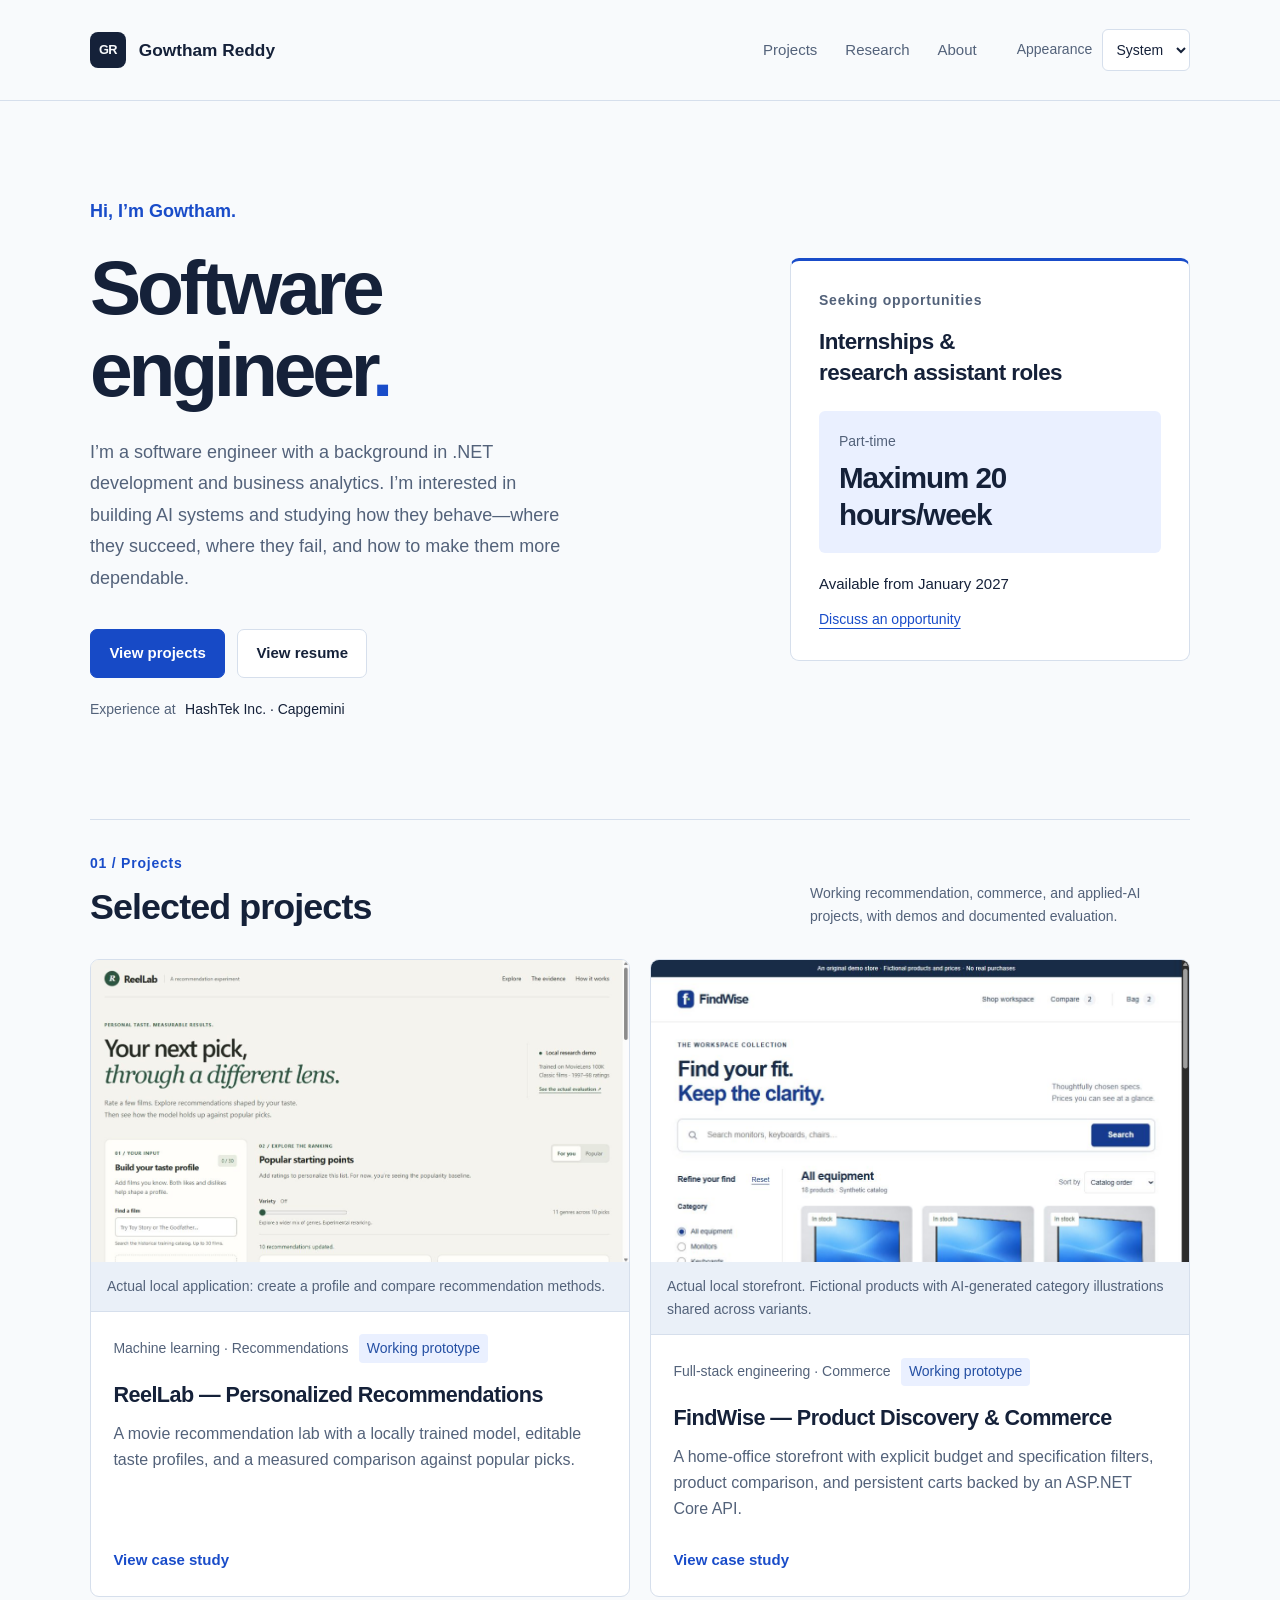
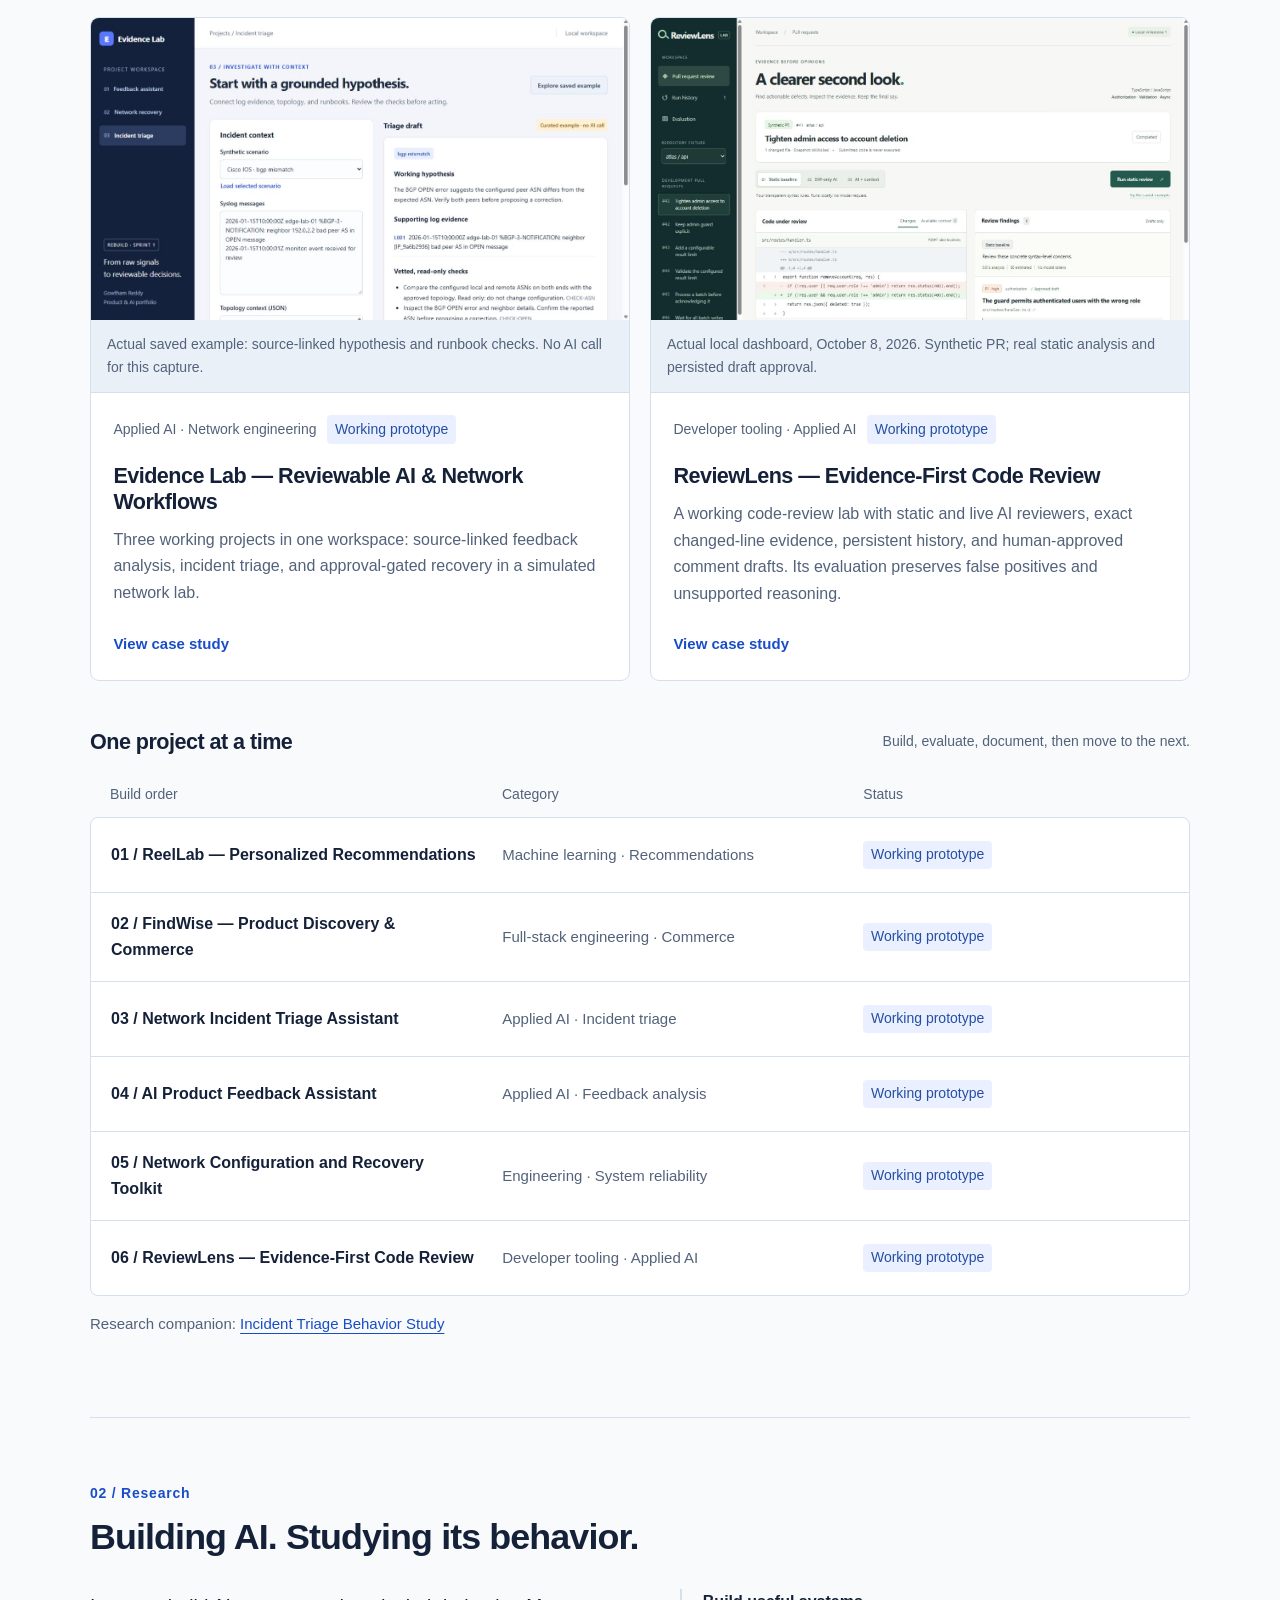
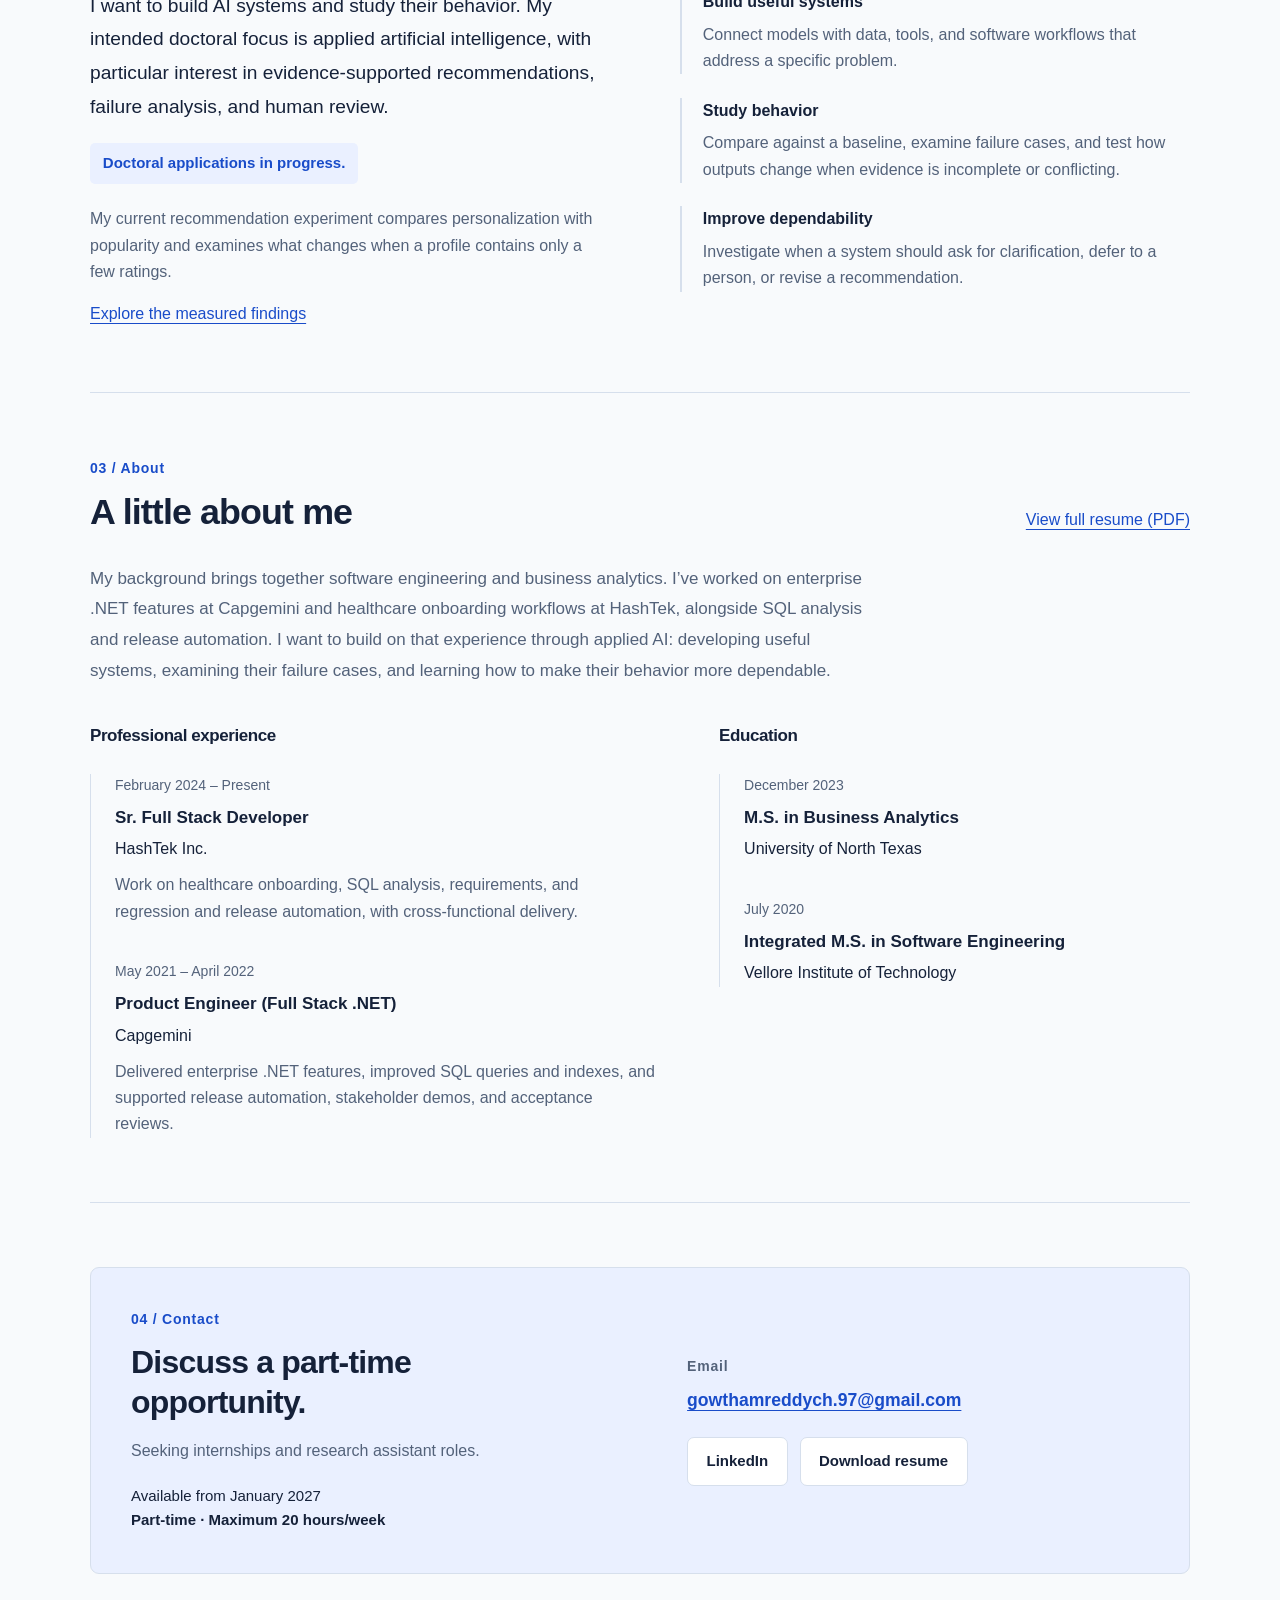
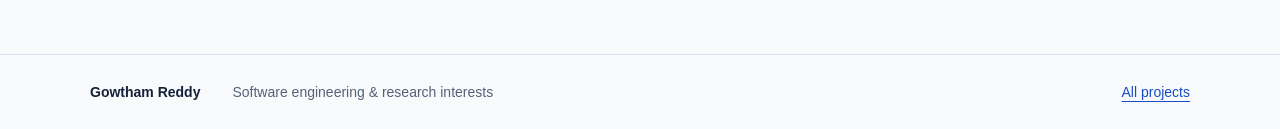
==== docs/index.html @ 32f97465 "Publish portfolio case studies and evaluation evidence" ====
<!doctype html><html lang="en"><head><meta charset="utf-8"><meta name="viewport" content="width=device-width,initial-scale=1"><meta name="color-scheme" content="light dark"><meta name="robots" content="index,follow"><title>Gowtham Reddy | Software Engineer</title><meta name="description" content="I’m a software engineer with a background in .NET development and business analytics. I’m interested in building AI systems and studying how they behave—where they succeed, where they fail, and how to make them more dependable."><link rel="icon" type="image/svg+xml" href="data:image/svg+xml,%3Csvg%20xmlns%3D%22http%3A%2F%2Fwww.w3.org%2F2000%2Fsvg%22%20viewBox%3D%220%200%2064%2064%22%3E%3Crect%20width%3D%2264%22%20height%3D%2264%22%20rx%3D%2214%22%20fill%3D%22%23174ac6%22%2F%3E%3Ctext%20x%3D%2232%22%20y%3D%2241%22%20text-anchor%3D%22middle%22%20fill%3D%22white%22%20font-family%3D%22Arial%2Csans-serif%22%20font-weight%3D%22700%22%20font-size%3D%2227%22%3EGR%3C%2Ftext%3E%3C%2Fsvg%3E"><script src="./assets/theme.js"></script><link rel="stylesheet" href="./assets/styles.css?v=c321ced355cc"><link rel="canonical" href="https://gowthamreddy-ch.github.io/"><meta property="og:type" content="website"><meta property="og:title" content="Gowtham Reddy | Software Engineer"><meta property="og:description" content="I’m a software engineer with a background in .NET development and business analytics. I’m interested in building AI systems and studying how they behave—where they succeed, where they fail, and how to make them more dependable."><meta property="og:url" content="https://gowthamreddy-ch.github.io/"></head><body><a class="skip-link" href="#content">Skip to content</a>
    <header class="site-header"><div class="container header-inner">
      <a class="brand" href="./" aria-label="Gowtham Reddy — homepage"><span class="monogram" aria-hidden="true">GR</span><span>Gowtham Reddy</span></a>
      <nav class="main-nav" aria-label="Primary"><a href="./#projects">Projects</a><a href="./#research">Research</a><a href="./#about">About</a></nav>
      <div class="appearance"><label for="appearance">Appearance</label><select id="appearance" name="appearance"><option value="system">System</option><option value="light">Light</option><option value="dark">Dark</option></select></div>
    </div></header><main id="content" tabindex="-1"><div class="container">
    <section class="hero" aria-labelledby="hero-title"><div class="hero-copy"><p class="hero-greeting">Hi, I’m Gowtham.</p><h1 id="hero-title">Software<br>engineer<span class="accent">.</span></h1><p class="mobile-availability"><strong>Part-time · Maximum 20 hours/week</strong><span>Available from January 2027</span></p><p class="hero-intro">I’m a software engineer with a background in .NET development and business analytics. I’m interested in building AI systems and studying how they behave—where they succeed, where they fail, and how to make them more dependable.</p><div class="hero-actions"><a class="button primary" href="#projects">View projects</a><a class="button secondary" href="./assets/Gowtham_Reddy_Resume.pdf" target="_blank" rel="noopener">View resume<span class="sr-only"> (PDF, opens in a new tab)</span></a></div><a class="experience-link" href="#about"><span>Experience at</span> HashTek Inc. · Capgemini</a></div>
    <aside class="availability" aria-labelledby="availability-title"><p class="eyebrow" id="availability-title">Seeking opportunities</p><h2>Internships &amp;<br>research assistant roles</h2><div class="commitment"><span>Part-time</span><strong>Maximum 20<br> hours/week</strong></div><p class="availability-date">Available from January 2027</p><a class="text-link" href="#contact">Discuss an opportunity</a></aside></section>
    <section class="project-section" id="projects" aria-labelledby="projects-title"><div class="section-heading"><div><p class="eyebrow section-index">01 / Projects</p><h2 id="projects-title">Selected projects</h2></div><p class="section-note">Working recommendation, commerce, and applied-AI projects, with demos and documented evaluation.</p></div><div class="featured-grid"><a class="project-card" href="./projects/reellab/" aria-label="View showcase for ReelLab — Personalized Recommendations"><figure class="screenshot "><img src="./assets/reellab-overview.jpg" alt="ReelLab interface with a taste profile panel and movie recommendations" width="1265" height="712" loading="lazy"><figcaption>Actual local application: create a profile and compare recommendation methods.</figcaption></figure><div class="card-copy"><div class="card-meta"><span class="category">Machine learning · Recommendations</span><span class="status status-working-prototype">Working prototype</span></div><h3>ReelLab — Personalized Recommendations</h3><p>A movie recommendation lab with a locally trained model, editable taste profiles, and a measured comparison against popular picks.</p><span class="card-cta">View case study</span></div></a><a class="project-card" href="./projects/findwise/" aria-label="View showcase for FindWise — Product Discovery &amp; Commerce"><figure class="screenshot "><img src="./assets/findwise-catalog-desktop.jpg" alt="FindWise storefront with product search, strict filters, and monitor cards" width="1086" height="872" loading="lazy"><figcaption>Actual local storefront. Fictional products with AI-generated category illustrations shared across variants.</figcaption></figure><div class="card-copy"><div class="card-meta"><span class="category">Full-stack engineering · Commerce</span><span class="status status-working-prototype">Working prototype</span></div><h3>FindWise — Product Discovery &amp; Commerce</h3><p>A home-office storefront with explicit budget and specification filters, product comparison, and persistent carts backed by an ASP.NET Core API.</p><span class="card-cta">View case study</span></div></a><a class="project-card" href="./projects/evidence-lab/" aria-label="View showcase for Evidence Lab — Reviewable AI &amp; Network Workflows"><figure class="screenshot "><img src="./assets/evidence-lab-triage.jpg" alt="Saved incident hypothesis with log evidence and vetted read-only checks" width="1265" height="712" loading="lazy"><figcaption>Actual saved example: source-linked hypothesis and runbook checks. No AI call for this capture.</figcaption></figure><div class="card-copy"><div class="card-meta"><span class="category">Applied AI · Network engineering</span><span class="status status-working-prototype">Working prototype</span></div><h3>Evidence Lab — Reviewable AI &amp; Network Workflows</h3><p>Three working projects in one workspace: source-linked feedback analysis, incident triage, and approval-gated recovery in a simulated network lab.</p><span class="card-cta">View case study</span></div></a><a class="project-card" href="./projects/reviewlens/" aria-label="View showcase for ReviewLens — Evidence-First Code Review"><figure class="screenshot "><img src="./assets/reviewlens/desktop-review.jpg" alt="ReviewLens desktop dashboard showing a changed authorization guard and an approved static finding." width="1360" height="900" loading="lazy"><figcaption>Actual local dashboard, October 8, 2026. Synthetic PR; real static analysis and persisted draft approval.</figcaption></figure><div class="card-copy"><div class="card-meta"><span class="category">Developer tooling · Applied AI</span><span class="status status-working-prototype">Working prototype</span></div><h3>ReviewLens — Evidence-First Code Review</h3><p>A working code-review lab with static and live AI reviewers, exact changed-line evidence, persistent history, and human-approved comment drafts. Its evaluation preserves false positives and unsupported reasoning.</p><span class="card-cta">View case study</span></div></a></div><div class="collection" id="collection"><div class="collection-heading"><h3>One project at a time</h3><p>Build, evaluate, document, then move to the next.</p></div><div class="collection-columns" aria-hidden="true"><span>Build order</span><span>Category</span><span>Status</span></div><ul class="project-list"><li><a class="project-row" href="./projects/reellab/"><span class="row-title">01 / ReelLab — Personalized Recommendations</span><span class="row-category">Machine learning · Recommendations</span><span class="status status-working-prototype">Working prototype</span></a></li><li><a class="project-row" href="./projects/findwise/"><span class="row-title">02 / FindWise — Product Discovery &amp; Commerce</span><span class="row-category">Full-stack engineering · Commerce</span><span class="status status-working-prototype">Working prototype</span></a></li><li><a class="project-row" href="./projects/network-incident-triage/"><span class="row-title">03 / Network Incident Triage Assistant</span><span class="row-category">Applied AI · Incident triage</span><span class="status status-working-prototype">Working prototype</span></a></li><li><a class="project-row" href="./projects/ai-product-feedback/"><span class="row-title">04 / AI Product Feedback Assistant</span><span class="row-category">Applied AI · Feedback analysis</span><span class="status status-working-prototype">Working prototype</span></a></li><li><a class="project-row" href="./projects/network-recovery-toolkit/"><span class="row-title">05 / Network Configuration and Recovery Toolkit</span><span class="row-category">Engineering · System reliability</span><span class="status status-working-prototype">Working prototype</span></a></li><li><a class="project-row" href="./projects/reviewlens/"><span class="row-title">06 / ReviewLens — Evidence-First Code Review</span><span class="row-category">Developer tooling · Applied AI</span><span class="status status-working-prototype">Working prototype</span></a></li></ul><p class="companion-link">Research companion: <a href="./projects/ai-behavior-study/">Incident Triage Behavior Study</a></p></div></section>
    <section class="content-section research-section" id="research" aria-labelledby="research-title"><div class="section-heading"><div><p class="eyebrow section-index">02 / Research</p><h2 id="research-title">Building AI. Studying its behavior.</h2></div></div><div class="research-grid"><div class="research-intro"><p>I want to build AI systems and study their behavior. My intended doctoral focus is applied artificial intelligence, with particular interest in evidence-supported recommendations, failure analysis, and human review.</p><p class="doctoral-status">Doctoral applications in progress.</p><p class="muted">My current recommendation experiment compares personalization with popularity and examines what changes when a profile contains only a few ratings.</p><a class="text-link research-link" href="./projects/reellab/#evidence-title">Explore the measured findings</a></div><dl class="interest-list"><div><dt>Build useful systems</dt><dd>Connect models with data, tools, and software workflows that address a specific problem.</dd></div><div><dt>Study behavior</dt><dd>Compare against a baseline, examine failure cases, and test how outputs change when evidence is incomplete or conflicting.</dd></div><div><dt>Improve dependability</dt><dd>Investigate when a system should ask for clarification, defer to a person, or revise a recommendation.</dd></div></dl></div></section><section class="content-section" id="about" aria-labelledby="about-title"><div class="section-heading"><div><p class="eyebrow section-index">03 / About</p><h2 id="about-title">A little about me</h2></div><a class="text-link" href="./assets/Gowtham_Reddy_Resume.pdf" target="_blank" rel="noopener noreferrer">View full resume (PDF)<span class="sr-only"> (opens in a new tab)</span></a></div><p class="about-introduction">My background brings together software engineering and business analytics. I’ve worked on enterprise .NET features at Capgemini and healthcare onboarding workflows at HashTek, alongside SQL analysis and release automation. I want to build on that experience through applied AI: developing useful systems, examining their failure cases, and learning how to make their behavior more dependable.</p><div class="background-grid"><div><h3 class="subsection-title">Professional experience</h3><div class="timeline"><article class="background-entry"><p class="entry-date">February 2024 – Present</p><h4>Sr. Full Stack Developer</h4><p class="institution">HashTek Inc.</p><p class="entry-summary">Work on healthcare onboarding, SQL analysis, requirements, and regression and release automation, with cross-functional delivery.</p></article><article class="background-entry"><p class="entry-date">May 2021 – April 2022</p><h4>Product Engineer (Full Stack .NET)</h4><p class="institution">Capgemini</p><p class="entry-summary">Delivered enterprise .NET features, improved SQL queries and indexes, and supported release automation, stakeholder demos, and acceptance reviews.</p></article></div></div><div><h3 class="subsection-title">Education</h3><div class="timeline"><article class="background-entry"><p class="entry-date">December 2023</p><h4>M.S. in Business Analytics</h4><p class="institution">University of North Texas</p></article><article class="background-entry"><p class="entry-date">July 2020</p><h4>Integrated M.S. in Software Engineering</h4><p class="institution">Vellore Institute of Technology</p></article></div></div></div></section><section class="content-section contact-section" id="contact" aria-labelledby="contact-title"><div class="contact-panel"><div><p class="eyebrow section-index">04 / Contact</p><h2 id="contact-title">Discuss a part-time<br> opportunity.</h2><p class="contact-intro">Seeking internships and research assistant roles.</p><p class="contact-availability">Available from January 2027<br><strong>Part-time · Maximum 20 hours/week</strong></p></div><div class="contact-links"><span class="eyebrow">Email</span><a class="email-link" href="mailto:gowthamreddych.97@gmail.com">gowthamreddych.97@gmail.com</a><div class="contact-actions"><a class="button secondary" href="https://www.linkedin.com/in/gowtham-reddy-ch" target="_blank" rel="noopener noreferrer">LinkedIn<span class="sr-only"> (opens in a new tab)</span></a><a class="button secondary" href="./assets/Gowtham_Reddy_Resume.pdf" download="Gowtham_Reddy_Resume.pdf">Download resume<span class="sr-only"> (PDF)</span></a></div></div></div></section>
    </div></main><footer class="site-footer"><div class="container footer-inner"><span>Gowtham Reddy</span><span>Software engineering &amp; research interests</span><a href="./#collection">All projects</a></div></footer></body></html>
---- docs/assets/styles.css ----
:root {
  color-scheme: light;
  --bg: #f8fafc; --surface: #ffffff; --media: #eaf0f8; --text: #152139; --muted: #53627a; --border: #d6dfec;
  --accent: #194cc9; --button: #174ac6; --button-text: #ffffff; --subtle: #eaf0ff; --focus: #194cc9;
  --complete-bg: #e8f3ed; --complete-text: #245139; --active-bg: #eaf0ff; --active-text: #244fa3;
  --upcoming-bg: #f7efdf; --upcoming-text: #725016; --planned-bg: #edf0f5; --planned-text: #53627a;
  font-family: Inter, ui-sans-serif, -apple-system, BlinkMacSystemFont, 'Segoe UI', sans-serif;
  font-size: 100%;
}
:root[data-theme="dark"] {
  color-scheme: dark;
  --bg: #0c111b; --surface: #131c2b; --media: #1b293e; --text: #eef3ff; --muted: #b0bdd1; --border: #33415a;
  --accent: #9ebaff; --button: #b9ccff; --button-text: #101c38; --subtle: #1b2a47; --focus: #b9ccff;
  --complete-bg: #183a2d; --complete-text: #a3d9ba; --active-bg: #1b2a47; --active-text: #b9ccff;
  --upcoming-bg: #3c3020; --upcoming-text: #edd29d; --planned-bg: #273247; --planned-text: #c2cee2;
}
@media (prefers-color-scheme: dark) {
  :root:not([data-theme]) { color-scheme: dark; --bg: #0c111b; --surface: #131c2b; --media: #1b293e; --text: #eef3ff; --muted: #b0bdd1; --border: #33415a; --accent: #9ebaff; --button: #b9ccff; --button-text: #101c38; --subtle: #1b2a47; --focus: #b9ccff; }
}
* { box-sizing: border-box; min-width: 0; }
html { scroll-padding-top: 8rem; }
body { margin: 0; color: var(--text); background: var(--bg); line-height: 1.65; overflow-wrap: anywhere; }
img, svg { max-width: 100%; }
a { color: var(--accent); text-decoration-thickness: 1px; text-underline-offset: .25em; }
button, select { font: inherit; }
a, button, select { -webkit-tap-highlight-color: transparent; }
:focus-visible { outline: 3px solid var(--focus); outline-offset: 5px; }
::selection { background: var(--subtle); color: var(--accent); }
p { margin: 0; }
h1, h2, h3 { margin: 0; line-height: 1.18; font-weight: 650; letter-spacing: -.025em; }
h2 { font-size: clamp(1.75rem, 2.8vw, 2.25rem); }
h3 { font-size: 1.35rem; }
.container { width: min(1100px, calc(100% - 3rem)); margin-inline: auto; }
.sr-only { position: absolute; width: 1px; height: 1px; margin: -1px; padding: 0; overflow: hidden; clip-path: inset(50%); white-space: nowrap; border: 0; }
.skip-link { position: fixed; inset: .5rem auto auto .5rem; z-index: 20; padding: .8rem 1rem; background: var(--surface); transform: translateY(-150%); }
.skip-link:focus { transform: translateY(0); }
.site-header { border-bottom: 1px solid var(--border); background: var(--bg); }
.header-inner { min-height: 100px; display: flex; flex-wrap: wrap; align-items: center; gap: 2.5rem; }
.brand { display: inline-flex; align-items: center; max-width: 100%; gap: .8rem; color: var(--text); font-size: 1.08rem; font-weight: 650; text-decoration: none; }
.monogram { display: grid; place-items: center; flex-shrink: 0; width: 36px; height: 36px; border-radius: 8px; background: var(--text); color: var(--bg); font-size: .8rem; letter-spacing: -.04em; line-height: 1; }
.main-nav { display: flex; flex-wrap: wrap; gap: .6rem 1.75rem; margin-left: auto; }
.main-nav a { color: var(--muted); font-size: .9375rem; text-decoration: none; }
.main-nav a:hover { color: var(--accent); }
.appearance { display: flex; flex-shrink: 0; align-items: center; gap: .6rem; font-size: .875rem; }
.appearance label { color: var(--muted); white-space: nowrap; }
.appearance select { min-height: 42px; padding: .4rem .6rem; color: var(--text); background: var(--surface); border: 1px solid var(--border); border-radius: 6px; max-width: 100%; font-size: .875rem; }
.hero { display: grid; grid-template-columns: 1.55fr 1fr; gap: 5rem; padding-block: 6rem; align-items: center; }
.eyebrow { font-size: .875rem; font-weight: 600; color: var(--muted); letter-spacing: .055em; }
.hero-greeting { font-size: 1.125rem; font-weight: 550; color: var(--accent); }
.mobile-availability { display: none; }
.hero h1 { font-size: clamp(3.6rem, 6vw, 5rem); line-height: 1.07; margin-top: 1.2rem; letter-spacing: -.055em; }
.accent { color: var(--accent); }
.hero-intro { max-width: 490px; margin-top: 1.65rem; font-size: 1.125rem; color: var(--muted); line-height: 1.75; }
.hero-actions { display: flex; flex-wrap: wrap; gap: .75rem; margin-top: 2.2rem; }
.experience-link { display: inline-block; margin-top: 1.25rem; font-size: .875rem; color: var(--text); text-decoration: none; }
.experience-link span { color: var(--muted); margin-right: .35rem; }
.experience-link:hover { text-decoration: underline; }
.button { display: inline-flex; align-items: center; justify-content: center; min-height: 48px; padding: .7rem 1.15rem; border: 1px solid var(--border); border-radius: 7px; font-size: .9375rem; font-weight: 600; text-decoration: none; }
.primary { background: var(--button); color: var(--button-text); border-color: var(--button); }
.secondary { color: var(--text); background: var(--surface); }
.button:hover { box-shadow: 0 0 0 3px var(--subtle); }
.availability { background: var(--surface); border: 1px solid var(--border); border-top: 3px solid var(--accent); border-radius: 9px; padding: 1.75rem; }
.availability h2 { margin-top: .85rem; font-size: 1.4rem; line-height: 1.4; }
.commitment { margin-top: 1.4rem; padding: 1.2rem 1.25rem; border-radius: 6px; background: var(--subtle); }
.commitment span { display: block; font-size: .875rem; color: var(--muted); margin-bottom: .4rem; }
.commitment strong { font-size: 1.85rem; display: block; letter-spacing: -.035em; line-height: 1.25; }
.availability-date { margin-top: 1.2rem; font-size: .9375rem; }
.availability .text-link { display: inline-block; margin-top: .7rem; font-size: .875rem; }
.section-heading { display: flex; align-items: end; justify-content: space-between; gap: 2rem; margin-bottom: 1.9rem; }
.section-index { color: var(--accent); margin-bottom: .7rem; }
.section-note { color: var(--muted); font-size: .875rem; max-width: 380px; }
.project-section { padding-block: 2rem 5rem; border-top: 1px solid var(--border); }
.featured-grid { display: grid; grid-template-columns: repeat(2, minmax(0, 1fr)); gap: 1.25rem; }
.project-card { display: flex; flex-direction: column; color: var(--text); text-decoration: none; background: var(--surface); border: 1px solid var(--border); border-radius: 9px; overflow: hidden; }
.project-card:hover { border-color: var(--accent); }
.media-placeholder { min-height: 195px; display: flex; align-items: center; justify-content: center; flex-direction: column; gap: .45rem; background: var(--media); color: var(--muted); border-bottom: 1px solid var(--border); padding: 1.4rem; text-align: center; }
.media-placeholder svg { width: 27px; height: 27px; margin-bottom: .4rem; }
.media-placeholder > span { font-size: .9375rem; font-weight: 500; }
.media-placeholder small { font-size: .8125rem; }
.card-copy { padding: 1.4rem; display: flex; flex-direction: column; flex: 1; }
.card-meta { display: flex; flex-wrap: wrap; align-items: center; gap: .65rem; margin-bottom: 1.2rem; }
.category { color: var(--muted); font-size: .875rem; }
.status { display: inline-flex; align-items: center; padding: .15rem .5rem; border-radius: 4px; font-size: .875rem; font-weight: 500; line-height: 1.7; }
.status-completed { background: var(--complete-bg); color: var(--complete-text); }
.status-in-progress, .status-working-prototype { background: var(--active-bg); color: var(--active-text); }
.status-upcoming { background: var(--upcoming-bg); color: var(--upcoming-text); }
.status-planned { background: var(--planned-bg); color: var(--planned-text); }
.status-resume-project { background: var(--active-bg); color: var(--active-text); }
.card-copy > p { color: var(--muted); margin-top: .8rem; font-size: 1rem; }
.card-copy > .build-sequence { color: var(--accent); font-size: .8125rem; font-weight: 600; margin: 0 0 .9rem; }
.card-cta { color: var(--accent); font-size: .9375rem; font-weight: 600; padding-top: 1.6rem; margin-top: auto; }
.collection { margin-top: 3rem; scroll-margin-top: 2rem; }
.collection-heading { display: flex; justify-content: space-between; align-items: center; gap: 1rem; margin-bottom: 1.1rem; }
.collection-heading p { color: var(--muted); font-size: .875rem; }
.companion-link { margin-top: 1rem; font-size: .9375rem; color: var(--muted); }
.collection-columns, .project-row { display: grid; grid-template-columns: 1.2fr 1.1fr 1fr; gap: 1.5rem; align-items: center; }
.collection-columns { color: var(--muted); font-size: .875rem; padding: .7rem 1.25rem; }
.project-list { list-style: none; padding: 0; margin: 0; border: 1px solid var(--border); border-radius: 8px; background: var(--surface); }
.project-list li + li { border-top: 1px solid var(--border); }
.project-row { color: var(--text); text-decoration: none; padding: 1.1rem 1.25rem; min-height: 74px; }
.project-row:hover { background: var(--subtle); }
.project-row .status { justify-self: start; }
.row-title { font-weight: 600; }
.row-category { font-size: .9375rem; color: var(--muted); }
.content-section { border-top: 1px solid var(--border); padding-block: 4rem; }
.muted { color: var(--muted); }
.research-grid { display: grid; grid-template-columns: 1fr 1fr; gap: 5rem; }
.research-intro > p:first-child { font-size: 1.2rem; line-height: 1.75; }
.doctoral-status { display: inline-block; margin-top: 1.25rem; padding: .5rem .8rem; background: var(--subtle); color: var(--accent); border-radius: 5px; font-size: .9375rem; font-weight: 550; }
.research-intro .muted { margin-top: 1.4rem; }
.research-link { display: inline-block; margin-top: 1rem; }
.interest-list { margin: 0; }
.interest-list > div { border-left: 2px solid var(--border); padding-left: 1.3rem; }
.interest-list > div + div { margin-top: 1.45rem; }
.interest-list dt { font-weight: 600; }
.interest-list dd { margin: .4rem 0 0; color: var(--muted); }
.background-grid { display: grid; grid-template-columns: 1.2fr 1fr; gap: 4rem; }
.about-introduction { max-width: 780px; font-size: 1.0625rem; line-height: 1.8; color: var(--muted); margin-bottom: 2.5rem; }
.subsection-title { font-size: 1.0625rem; margin-bottom: 1.75rem; }
.timeline { border-left: 1px solid var(--border); padding-left: 1.5rem; }
.background-entry + .background-entry { margin-top: 2.2rem; }
.entry-date { color: var(--muted); font-size: .875rem; }
.background-entry h4 { font-size: 1.0625rem; font-weight: 600; margin: .5rem 0 .35rem; line-height: 1.5; }
.institution { font-size: 1rem; }
.entry-summary { margin-top: .6rem; color: var(--muted); }
.contact-section { padding-bottom: 5rem; }
.contact-panel { display: grid; grid-template-columns: 1.1fr 1fr; align-items: center; gap: 3rem; border: 1px solid var(--border); background: var(--subtle); border-radius: 9px; padding: 2.5rem; }
.contact-panel h2 { font-size: 2rem; line-height: 1.25; }
.contact-intro { margin-top: 1rem; color: var(--muted); }
.contact-availability { margin-top: 1.2rem; font-size: .9375rem; }
.contact-availability strong { font-weight: 600; }
.contact-links { display: flex; flex-direction: column; align-items: start; min-width: 0; }
.email-link { font-size: 1.1rem; font-weight: 550; overflow-wrap: anywhere; margin-top: .5rem; }
.contact-actions { display: flex; flex-wrap: wrap; gap: .75rem; margin-top: 1.4rem; }
.showcase { padding-bottom: 4rem; }
.showcase-topline { padding-block: 2.1rem; display: flex; align-items: center; justify-content: space-between; gap: 1rem; font-size: .9375rem; }
.showcase-opening { padding-block: 1.5rem 3.5rem; }
.showcase-heading { display: flex; align-items: center; justify-content: space-between; gap: 2rem; }
.showcase-heading h1 { font-size: clamp(2.5rem, 4.5vw, 3.6rem); margin-top: .7rem; }
.project-purpose { max-width: 760px; font-size: 1.2rem; color: var(--muted); margin-top: 1.2rem; }
.showcase-actions { display: flex; flex-wrap: wrap; gap: .8rem 1.5rem; margin-top: 1.1rem; }
.brief-description { max-width: 850px; font-size: 1.2rem; line-height: 1.75; }
.brief-user { color: var(--muted); margin-top: 1.2rem; max-width: 850px; }
.brief-user strong { display: block; color: var(--text); margin-bottom: .3rem; }
.brief-grid { padding: 1.5rem; background: var(--surface); border: 1px solid var(--border); border-radius: 8px; }
.brief-evaluation { max-width: 900px; margin-top: 2rem; }
.brief-evaluation h3 { font-size: 1.0625rem; letter-spacing: 0; margin-top: 1.5rem; }
.brief-evaluation p { margin-top: .6rem; color: var(--muted); }
.sample-notice { font-size: .875rem; margin-top: 1.5rem; padding: .85rem 1rem; background: var(--subtle); border-radius: 5px; color: var(--muted); }
.overview-media { min-height: 420px; border: 1px solid var(--border); border-radius: 9px; margin-top: 2rem; }
.overview-media > span { font-size: 1rem; }
.overview-media svg { width: 38px; height: 38px; }
.screenshot { margin: 0; border: 1px solid var(--border); border-radius: 9px; overflow: hidden; background: var(--media); }
.screenshot img { display: block; width: 100%; height: auto; }
.screenshot figcaption { padding: .8rem 1rem; color: var(--muted); font-size: .875rem; }
.screenshot.overview-media { margin-top: 2rem; }
.project-card .screenshot { border: 0; border-bottom: 1px solid var(--border); border-radius: 0; }
.showcase-section { border-top: 1px solid var(--border); padding-block: 3rem; }
.walkthrough { display: flex; flex-direction: column; gap: 2rem; }
.walkthrough-step { display: grid; grid-template-columns: 1fr 1.35fr; gap: 3rem; align-items: center; }
.walkthrough-step:nth-child(even) .walkthrough-copy { order: 2; }
.walkthrough-step:nth-child(even) { grid-template-columns: 1.35fr 1fr; }
.walkthrough-copy h3 { font-size: 1.4rem; margin-top: .65rem; }
.walkthrough-copy > p:last-child { color: var(--muted); margin-top: 1rem; }
.step-number { color: var(--accent); font-family: ui-monospace, SFMono-Regular, Consolas, monospace; font-size: .9375rem; }
.workflow-media { min-height: 270px; border: 1px solid var(--border); border-radius: 8px; }
.video-placeholder { padding: 2rem; border: 1px dashed var(--border); border-radius: 8px; background: var(--surface); }
.video-placeholder h3 { margin-top: .8rem; font-size: 1.2rem; }
.video-placeholder > p:last-child { margin-top: .65rem; color: var(--muted); }
video { display: block; width: 100%; max-height: 620px; background: var(--media); border-radius: 8px; }
.evidence-grid { display: grid; grid-template-columns: 1fr 1fr; gap: 1rem; }
.evidence-card { padding: 1.6rem; background: var(--surface); border: 1px solid var(--border); border-radius: 8px; }
.evidence-card h3 { font-size: 1.0625rem; line-height: 1.4; letter-spacing: -.01em; }
.evidence-card p { margin-top: .8rem; color: var(--muted); }
.study-panel { padding: 2rem; background: var(--subtle); border: 1px solid var(--border); border-radius: 9px; }
.study-question { max-width: 800px; font-size: 1.5rem; line-height: 1.5; font-weight: 550; margin-top: .75rem; }
.study-grid { display: grid; grid-template-columns: 1.2fr 1fr; gap: 2.5rem; margin-top: 2rem; }
.study-grid h3 { font-size: 1.0625rem; letter-spacing: 0; }
.study-grid p, .study-grid ul { margin-top: .75rem; color: var(--muted); }
.study-grid ul { padding-left: 1.2rem; margin-bottom: 0; }
.study-grid li + li { margin-top: .35rem; }
.study-limits { color: var(--muted); margin-top: 1.75rem; padding-top: 1.25rem; border-top: 1px solid var(--border); font-size: .9375rem; }
.exploration { display: flex; align-items: center; justify-content: space-between; gap: 2rem; border-top: 1px solid var(--border); padding-top: 2.5rem; }
.exploration h2 { font-size: 1.5rem; }
.exploration p { color: var(--muted); margin-top: .65rem; }
.exploration .button { flex-shrink: 0; }
.resource-links { display: flex; flex-wrap: wrap; gap: 1rem; margin-top: 1rem; }
.not-found { padding-block: 5rem; }
.not-found h1 { margin-top: 1rem; }
.not-found p { margin-block: 1rem; }
.site-footer { border-top: 1px solid var(--border); padding-block: 1.6rem; color: var(--muted); font-size: .875rem; }
.footer-inner { display: flex; flex-wrap: wrap; gap: 1rem 2rem; align-items: center; }
.footer-inner > span:first-child { color: var(--text); font-weight: 600; }
.footer-inner > a { margin-left: auto; }
@media (max-width: 1000px) { .hero { gap: 2.5rem; } .header-inner { gap: 1.5rem; } .main-nav { gap: 1.2rem; } .appearance { flex-direction: column; gap: .15rem; align-items: start; } }
@media (max-width: 760px) {
  .header-inner { padding-block: 1.1rem; flex-wrap: wrap; gap: 1rem; }
  .main-nav { order: 3; width: 100%; margin-left: 0; gap: 1.75rem; }
  .appearance { margin-left: auto; }
  .hero { grid-template-columns: 1fr; padding-block: 3rem; gap: 2.5rem; }
  .hero h1 { font-size: clamp(3rem, 12vw, 4.5rem); }
  .hero-intro { font-size: 1.0625rem; }
  .mobile-availability { display: block; margin-top: 1.2rem; border-left: 2px solid var(--accent); padding-left: .8rem; font-size: .875rem; line-height: 1.7; }
  .mobile-availability strong { display: block; font-weight: 600; }
  .mobile-availability > span { display: block; color: var(--muted); }
  .availability { max-width: 520px; }
  .commitment strong br { display: none; }
  .featured-grid { grid-template-columns: 1fr; gap: 1.5rem; }
  .media-placeholder { min-height: 220px; }
  .section-heading { align-items: start; flex-direction: column; gap: 1rem; }
  .project-section { padding-block: 2.5rem 3.5rem; }
  .footer-inner { flex-direction: column; align-items: start; gap: .5rem; }
  .footer-inner > a { margin-left: 0; }
  .collection-heading { align-items: start; flex-direction: column; gap: .4rem; }
  .collection-columns { display: none; }
  .project-row { grid-template-columns: 1fr; gap: .35rem; padding-block: 1.2rem; }
  .project-row .status { margin-top: .35rem; }
  .content-section { padding-block: 3rem; }
  .research-grid, .background-grid { grid-template-columns: 1fr; gap: 2.5rem; }
  .contact-panel { grid-template-columns: 1fr; padding: 1.7rem; gap: 2rem; }
  .contact-panel h2 { font-size: 1.75rem; }
  .contact-panel h2 br { display: none; }
  .contact-section { padding-bottom: 3rem; }
  .showcase-topline { padding-block: 1.5rem; }
  .showcase-heading { flex-direction: column; align-items: start; gap: 1.1rem; }
  .showcase-opening { padding-block: 1rem 2.5rem; }
  .overview-media { min-height: 260px; }
  .showcase-section { padding-block: 2.5rem; }
  .walkthrough-step, .walkthrough-step:nth-child(even) { grid-template-columns: 1fr; gap: 1.3rem; }
  .walkthrough-step:nth-child(even) .walkthrough-copy { order: 0; }
  .workflow-media { min-height: 220px; }
  .walkthrough { gap: 2.5rem; }
  .evidence-grid { grid-template-columns: 1fr; }
  .study-panel { padding: 1.25rem; }
  .study-grid { grid-template-columns: 1fr; gap: 1.5rem; }
  .exploration { flex-direction: column; align-items: start; }
  .showcase { padding-bottom: 3rem; }
}
@media (max-width: 380px) {
  .container { width: calc(100% - 2rem); }
  .brand { font-size: .9375rem; gap: .55rem; }
  .monogram { width: 30px; height: 30px; }
  .availability { padding: 1.3rem; }
  .hero h1 { font-size: 3.3rem; }
  .hero .eyebrow { font-size: .875rem; letter-spacing: 0; }
}
@media (prefers-reduced-motion: reduce) { *, *::before, *::after { scroll-behavior: auto !important; animation: none !important; transition: none !important; } }

/* Keep mixed project captures aligned; preserve full images in case studies. */
.project-card .screenshot img { aspect-ratio: 16 / 9; object-fit: cover; object-position: top; }
.workflow-media:has(img[src$="-mobile.jpg"]) { width: min(100%, 375px); justify-self: center; }

/* Three working project families in the featured row. */
@media (min-width: 1100px) { .featured-grid { grid-template-columns: repeat(2, minmax(0, 1fr)); } }
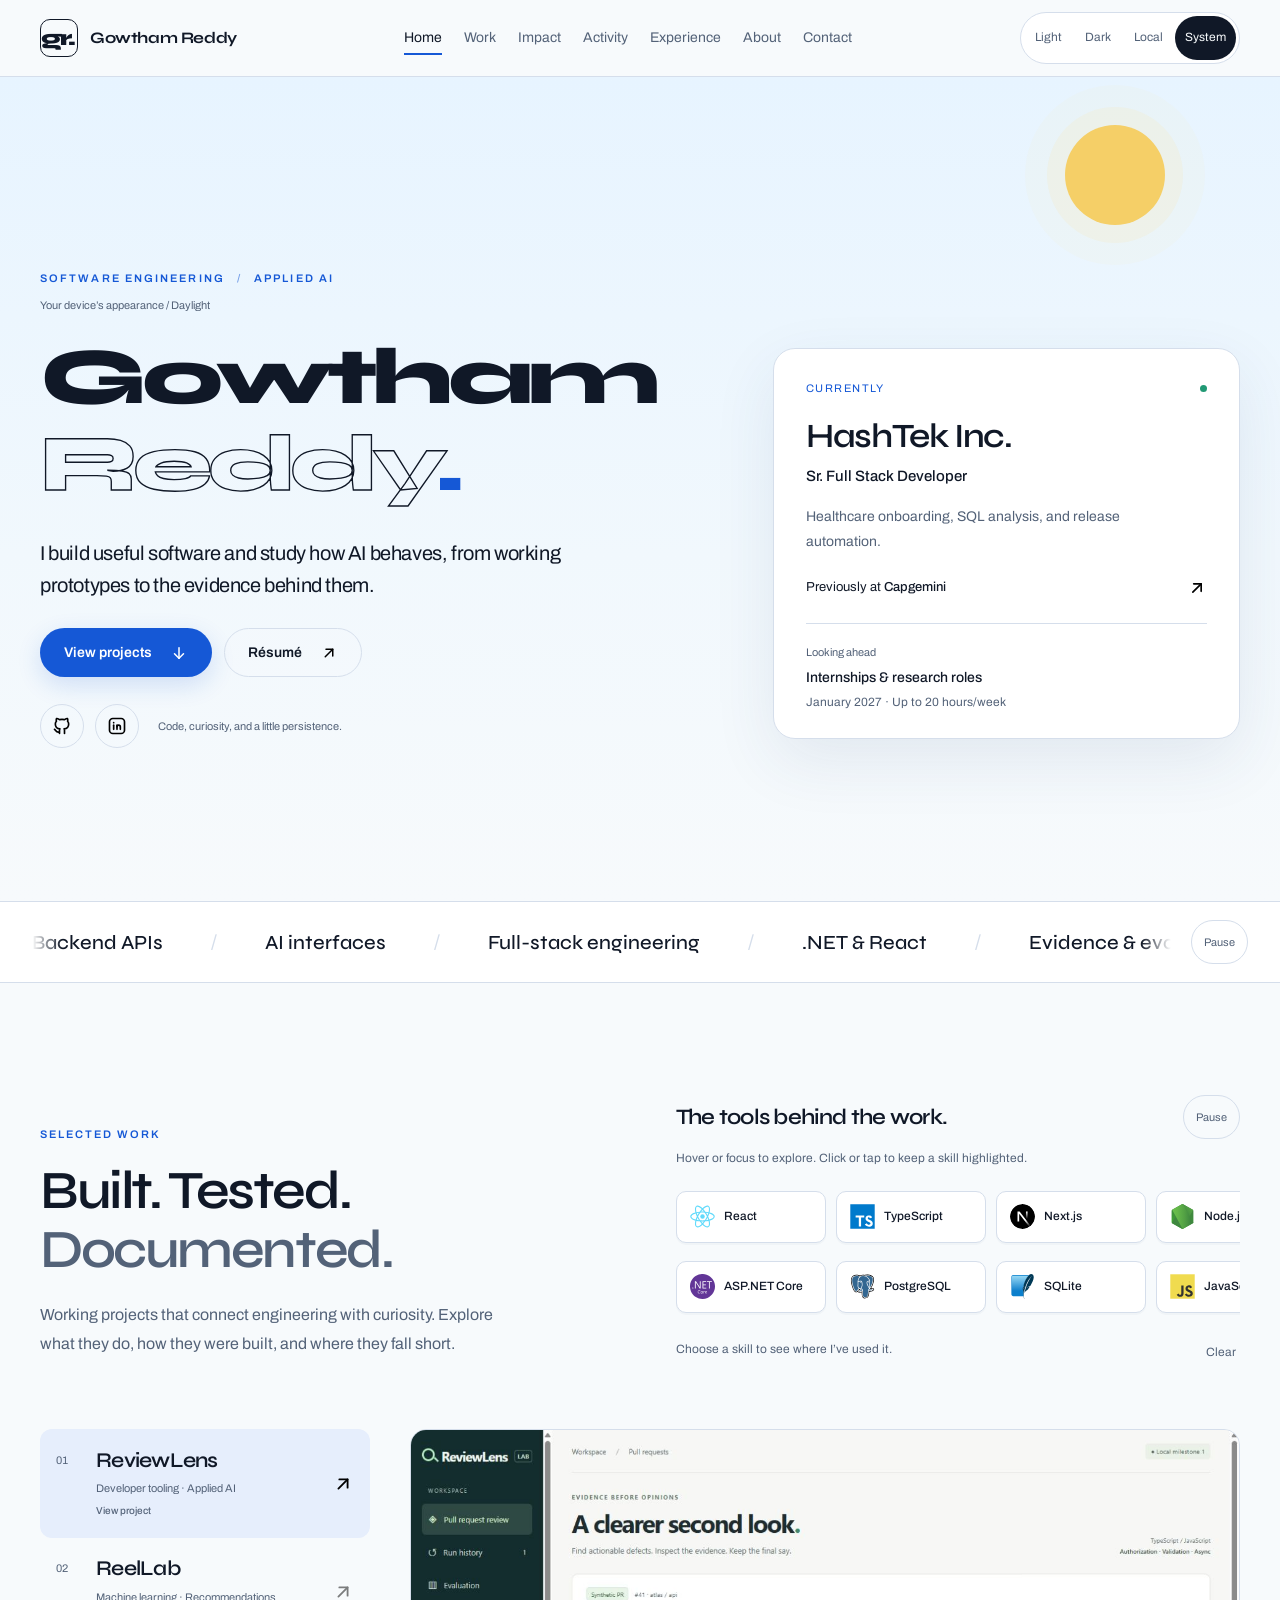
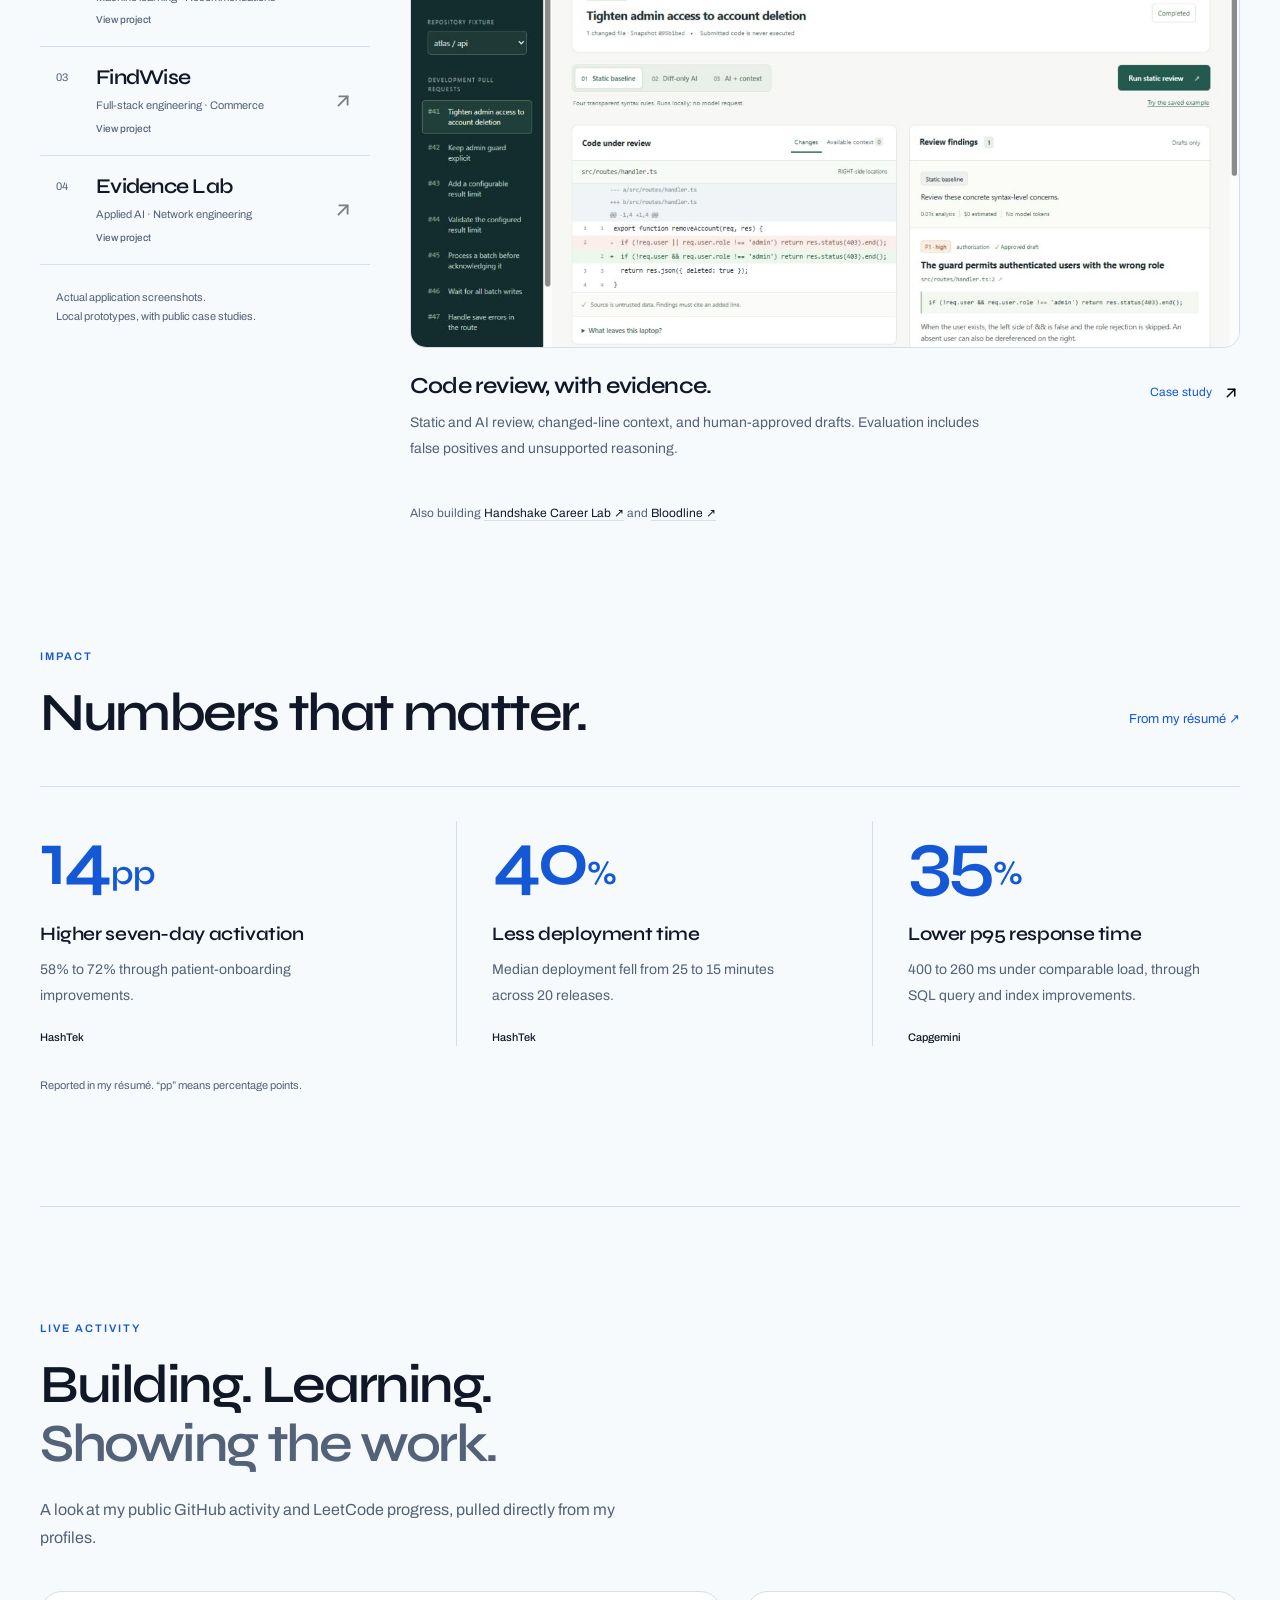
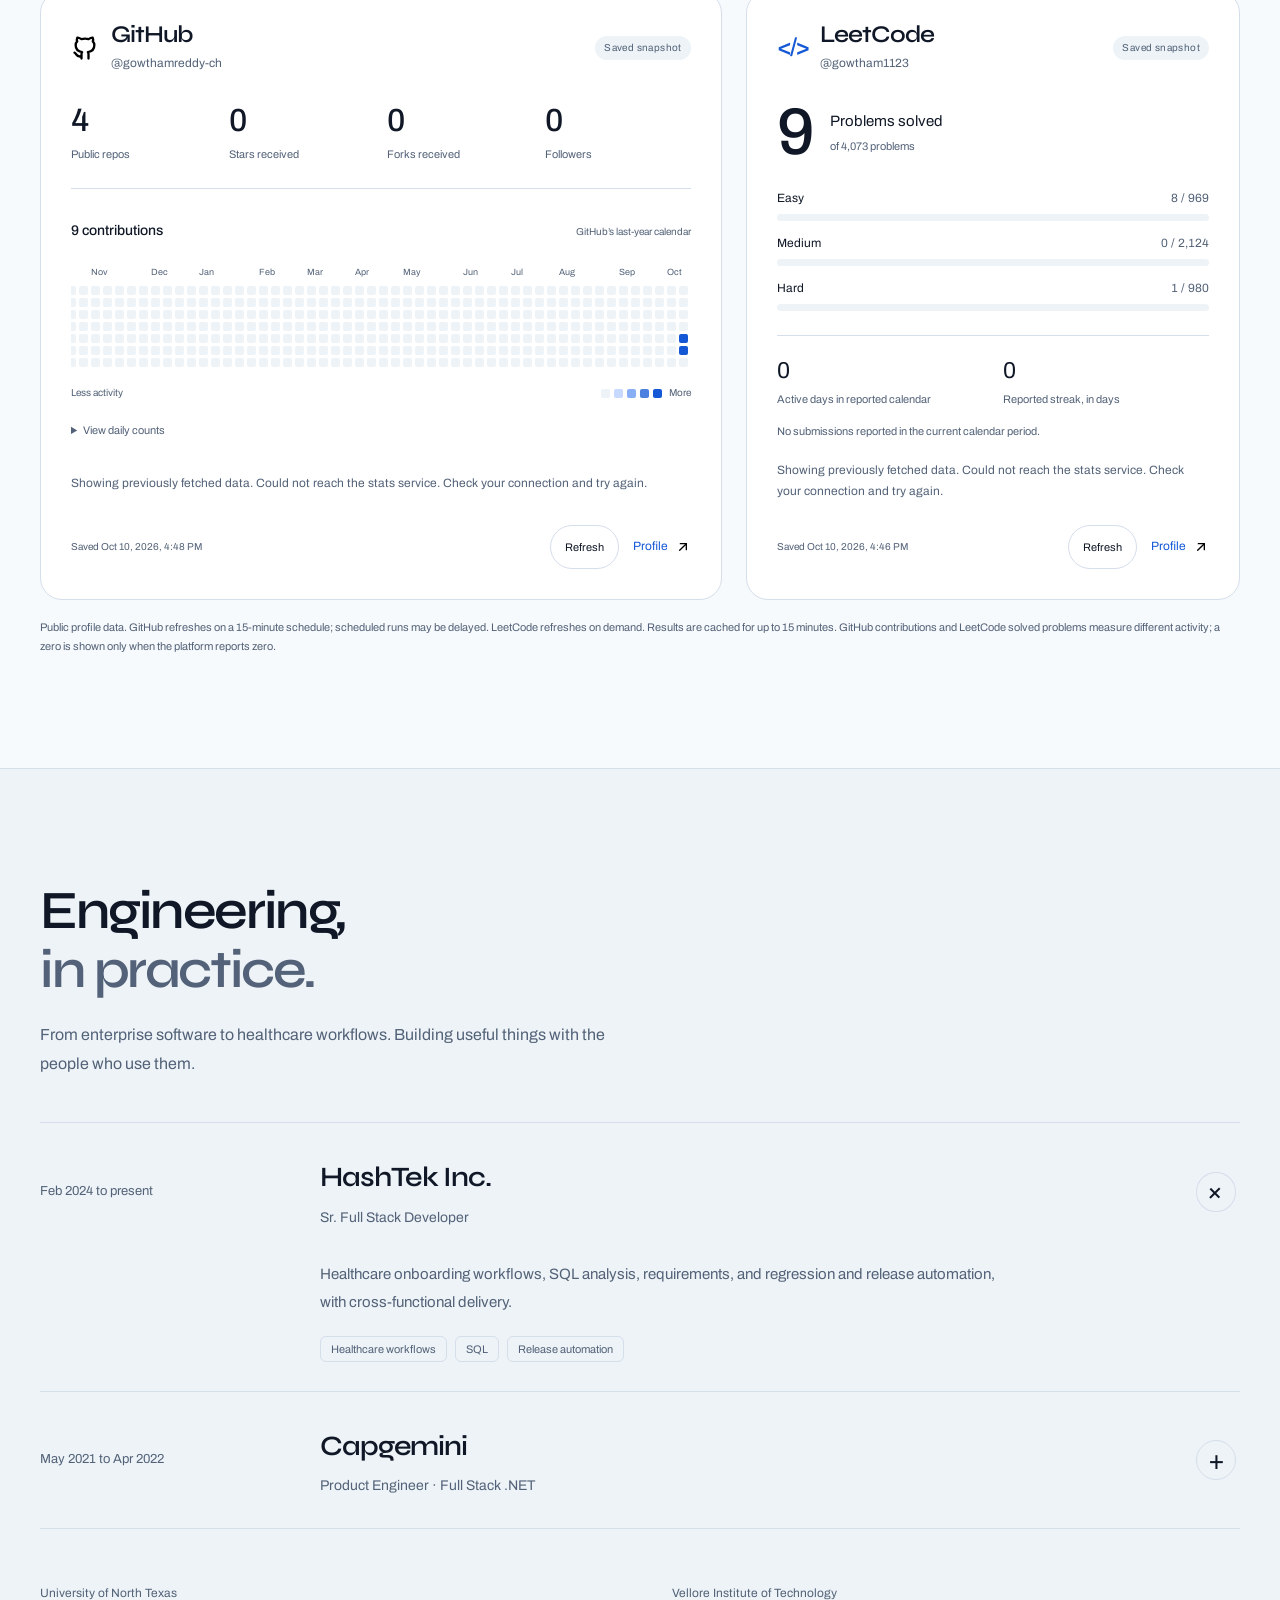
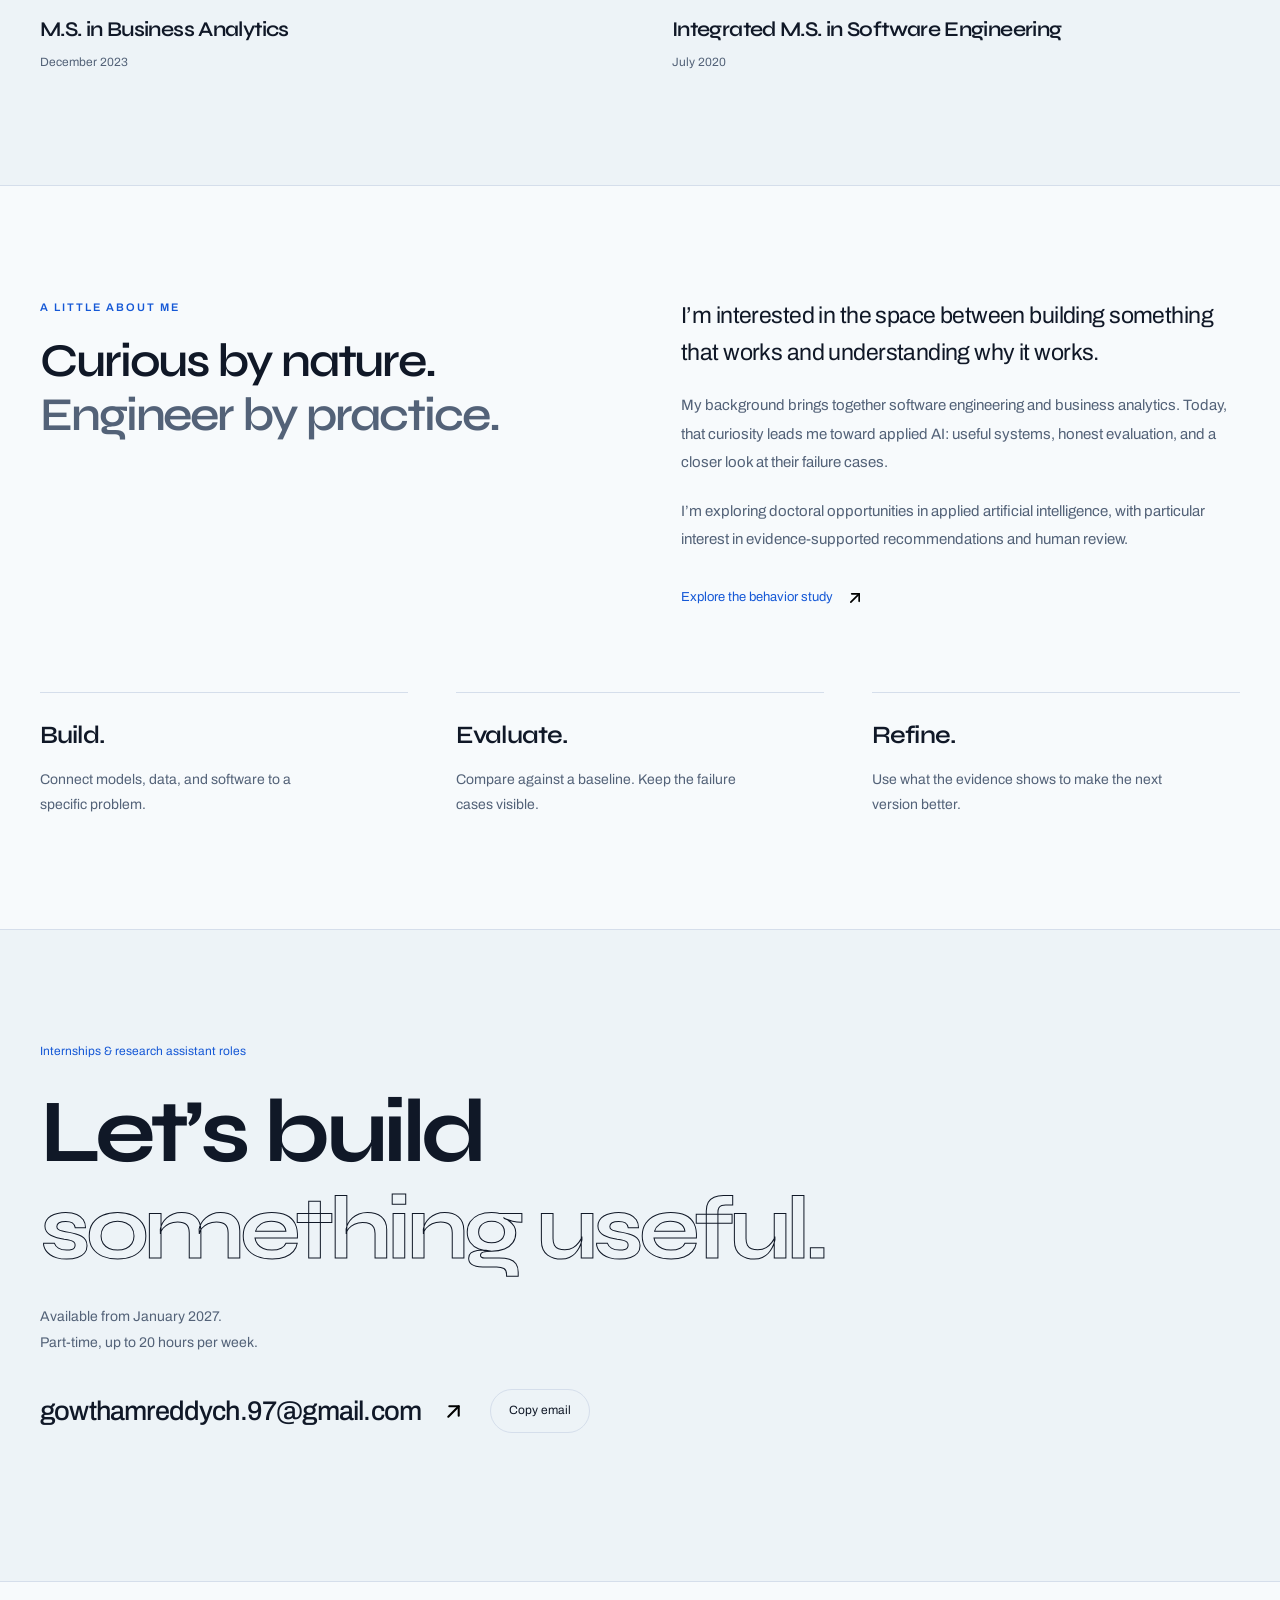
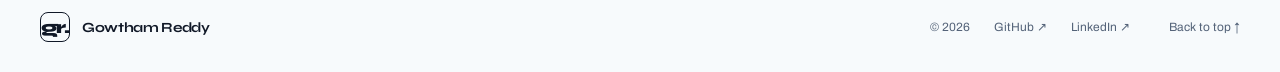
==== commit 0cc13385: "Publish redesigned portfolio with themes and live coding activity" ====
--- a/docs/index.html
+++ b/docs/index.html
@@ -1,11 +1,171 @@
-<!doctype html><html lang="en"><head><meta charset="utf-8"><meta name="viewport" content="width=device-width,initial-scale=1"><meta name="color-scheme" content="light dark"><meta name="robots" content="index,follow"><title>Gowtham Reddy | Software Engineer</title><meta name="description" content="I’m a software engineer with a background in .NET development and business analytics. I’m interested in building AI systems and studying how they behave—where they succeed, where they fail, and how to make them more dependable."><link rel="icon" type="image/svg+xml" href="data:image/svg+xml,%3Csvg%20xmlns%3D%22http%3A%2F%2Fwww.w3.org%2F2000%2Fsvg%22%20viewBox%3D%220%200%2064%2064%22%3E%3Crect%20width%3D%2264%22%20height%3D%2264%22%20rx%3D%2214%22%20fill%3D%22%23174ac6%22%2F%3E%3Ctext%20x%3D%2232%22%20y%3D%2241%22%20text-anchor%3D%22middle%22%20fill%3D%22white%22%20font-family%3D%22Arial%2Csans-serif%22%20font-weight%3D%22700%22%20font-size%3D%2227%22%3EGR%3C%2Ftext%3E%3C%2Fsvg%3E"><script src="./assets/theme.js"></script><link rel="stylesheet" href="./assets/styles.css?v=c321ced355cc"><link rel="canonical" href="https://gowthamreddy-ch.github.io/"><meta property="og:type" content="website"><meta property="og:title" content="Gowtham Reddy | Software Engineer"><meta property="og:description" content="I’m a software engineer with a background in .NET development and business analytics. I’m interested in building AI systems and studying how they behave—where they succeed, where they fail, and how to make them more dependable."><meta property="og:url" content="https://gowthamreddy-ch.github.io/"></head><body><a class="skip-link" href="#content">Skip to content</a>
-    <header class="site-header"><div class="container header-inner">
-      <a class="brand" href="./" aria-label="Gowtham Reddy — homepage"><span class="monogram" aria-hidden="true">GR</span><span>Gowtham Reddy</span></a>
-      <nav class="main-nav" aria-label="Primary"><a href="./#projects">Projects</a><a href="./#research">Research</a><a href="./#about">About</a></nav>
-      <div class="appearance"><label for="appearance">Appearance</label><select id="appearance" name="appearance"><option value="system">System</option><option value="light">Light</option><option value="dark">Dark</option></select></div>
-    </div></header><main id="content" tabindex="-1"><div class="container">
-    <section class="hero" aria-labelledby="hero-title"><div class="hero-copy"><p class="hero-greeting">Hi, I’m Gowtham.</p><h1 id="hero-title">Software<br>engineer<span class="accent">.</span></h1><p class="mobile-availability"><strong>Part-time · Maximum 20 hours/week</strong><span>Available from January 2027</span></p><p class="hero-intro">I’m a software engineer with a background in .NET development and business analytics. I’m interested in building AI systems and studying how they behave—where they succeed, where they fail, and how to make them more dependable.</p><div class="hero-actions"><a class="button primary" href="#projects">View projects</a><a class="button secondary" href="./assets/Gowtham_Reddy_Resume.pdf" target="_blank" rel="noopener">View resume<span class="sr-only"> (PDF, opens in a new tab)</span></a></div><a class="experience-link" href="#about"><span>Experience at</span> HashTek Inc. · Capgemini</a></div>
-    <aside class="availability" aria-labelledby="availability-title"><p class="eyebrow" id="availability-title">Seeking opportunities</p><h2>Internships &amp;<br>research assistant roles</h2><div class="commitment"><span>Part-time</span><strong>Maximum 20<br> hours/week</strong></div><p class="availability-date">Available from January 2027</p><a class="text-link" href="#contact">Discuss an opportunity</a></aside></section>
-    <section class="project-section" id="projects" aria-labelledby="projects-title"><div class="section-heading"><div><p class="eyebrow section-index">01 / Projects</p><h2 id="projects-title">Selected projects</h2></div><p class="section-note">Working recommendation, commerce, and applied-AI projects, with demos and documented evaluation.</p></div><div class="featured-grid"><a class="project-card" href="./projects/reellab/" aria-label="View showcase for ReelLab — Personalized Recommendations"><figure class="screenshot "><img src="./assets/reellab-overview.jpg" alt="ReelLab interface with a taste profile panel and movie recommendations" width="1265" height="712" loading="lazy"><figcaption>Actual local application: create a profile and compare recommendation methods.</figcaption></figure><div class="card-copy"><div class="card-meta"><span class="category">Machine learning · Recommendations</span><span class="status status-working-prototype">Working prototype</span></div><h3>ReelLab — Personalized Recommendations</h3><p>A movie recommendation lab with a locally trained model, editable taste profiles, and a measured comparison against popular picks.</p><span class="card-cta">View case study</span></div></a><a class="project-card" href="./projects/findwise/" aria-label="View showcase for FindWise — Product Discovery &amp; Commerce"><figure class="screenshot "><img src="./assets/findwise-catalog-desktop.jpg" alt="FindWise storefront with product search, strict filters, and monitor cards" width="1086" height="872" loading="lazy"><figcaption>Actual local storefront. Fictional products with AI-generated category illustrations shared across variants.</figcaption></figure><div class="card-copy"><div class="card-meta"><span class="category">Full-stack engineering · Commerce</span><span class="status status-working-prototype">Working prototype</span></div><h3>FindWise — Product Discovery &amp; Commerce</h3><p>A home-office storefront with explicit budget and specification filters, product comparison, and persistent carts backed by an ASP.NET Core API.</p><span class="card-cta">View case study</span></div></a><a class="project-card" href="./projects/evidence-lab/" aria-label="View showcase for Evidence Lab — Reviewable AI &amp; Network Workflows"><figure class="screenshot "><img src="./assets/evidence-lab-triage.jpg" alt="Saved incident hypothesis with log evidence and vetted read-only checks" width="1265" height="712" loading="lazy"><figcaption>Actual saved example: source-linked hypothesis and runbook checks. No AI call for this capture.</figcaption></figure><div class="card-copy"><div class="card-meta"><span class="category">Applied AI · Network engineering</span><span class="status status-working-prototype">Working prototype</span></div><h3>Evidence Lab — Reviewable AI &amp; Network Workflows</h3><p>Three working projects in one workspace: source-linked feedback analysis, incident triage, and approval-gated recovery in a simulated network lab.</p><span class="card-cta">View case study</span></div></a><a class="project-card" href="./projects/reviewlens/" aria-label="View showcase for ReviewLens — Evidence-First Code Review"><figure class="screenshot "><img src="./assets/reviewlens/desktop-review.jpg" alt="ReviewLens desktop dashboard showing a changed authorization guard and an approved static finding." width="1360" height="900" loading="lazy"><figcaption>Actual local dashboard, October 8, 2026. Synthetic PR; real static analysis and persisted draft approval.</figcaption></figure><div class="card-copy"><div class="card-meta"><span class="category">Developer tooling · Applied AI</span><span class="status status-working-prototype">Working prototype</span></div><h3>ReviewLens — Evidence-First Code Review</h3><p>A working code-review lab with static and live AI reviewers, exact changed-line evidence, persistent history, and human-approved comment drafts. Its evaluation preserves false positives and unsupported reasoning.</p><span class="card-cta">View case study</span></div></a></div><div class="collection" id="collection"><div class="collection-heading"><h3>One project at a time</h3><p>Build, evaluate, document, then move to the next.</p></div><div class="collection-columns" aria-hidden="true"><span>Build order</span><span>Category</span><span>Status</span></div><ul class="project-list"><li><a class="project-row" href="./projects/reellab/"><span class="row-title">01 / ReelLab — Personalized Recommendations</span><span class="row-category">Machine learning · Recommendations</span><span class="status status-working-prototype">Working prototype</span></a></li><li><a class="project-row" href="./projects/findwise/"><span class="row-title">02 / FindWise — Product Discovery &amp; Commerce</span><span class="row-category">Full-stack engineering · Commerce</span><span class="status status-working-prototype">Working prototype</span></a></li><li><a class="project-row" href="./projects/network-incident-triage/"><span class="row-title">03 / Network Incident Triage Assistant</span><span class="row-category">Applied AI · Incident triage</span><span class="status status-working-prototype">Working prototype</span></a></li><li><a class="project-row" href="./projects/ai-product-feedback/"><span class="row-title">04 / AI Product Feedback Assistant</span><span class="row-category">Applied AI · Feedback analysis</span><span class="status status-working-prototype">Working prototype</span></a></li><li><a class="project-row" href="./projects/network-recovery-toolkit/"><span class="row-title">05 / Network Configuration and Recovery Toolkit</span><span class="row-category">Engineering · System reliability</span><span class="status status-working-prototype">Working prototype</span></a></li><li><a class="project-row" href="./projects/reviewlens/"><span class="row-title">06 / ReviewLens — Evidence-First Code Review</span><span class="row-category">Developer tooling · Applied AI</span><span class="status status-working-prototype">Working prototype</span></a></li></ul><p class="companion-link">Research companion: <a href="./projects/ai-behavior-study/">Incident Triage Behavior Study</a></p></div></section>
-    <section class="content-section research-section" id="research" aria-labelledby="research-title"><div class="section-heading"><div><p class="eyebrow section-index">02 / Research</p><h2 id="research-title">Building AI. Studying its behavior.</h2></div></div><div class="research-grid"><div class="research-intro"><p>I want to build AI systems and study their behavior. My intended doctoral focus is applied artificial intelligence, with particular interest in evidence-supported recommendations, failure analysis, and human review.</p><p class="doctoral-status">Doctoral applications in progress.</p><p class="muted">My current recommendation experiment compares personalization with popularity and examines what changes when a profile contains only a few ratings.</p><a class="text-link research-link" href="./projects/reellab/#evidence-title">Explore the measured findings</a></div><dl class="interest-list"><div><dt>Build useful systems</dt><dd>Connect models with data, tools, and software workflows that address a specific problem.</dd></div><div><dt>Study behavior</dt><dd>Compare against a baseline, examine failure cases, and test how outputs change when evidence is incomplete or conflicting.</dd></div><div><dt>Improve dependability</dt><dd>Investigate when a system should ask for clarification, defer to a person, or revise a recommendation.</dd></div></dl></div></section><section class="content-section" id="about" aria-labelledby="about-title"><div class="section-heading"><div><p class="eyebrow section-index">03 / About</p><h2 id="about-title">A little about me</h2></div><a class="text-link" href="./assets/Gowtham_Reddy_Resume.pdf" target="_blank" rel="noopener noreferrer">View full resume (PDF)<span class="sr-only"> (opens in a new tab)</span></a></div><p class="about-introduction">My background brings together software engineering and business analytics. I’ve worked on enterprise .NET features at Capgemini and healthcare onboarding workflows at HashTek, alongside SQL analysis and release automation. I want to build on that experience through applied AI: developing useful systems, examining their failure cases, and learning how to make their behavior more dependable.</p><div class="background-grid"><div><h3 class="subsection-title">Professional experience</h3><div class="timeline"><article class="background-entry"><p class="entry-date">February 2024 – Present</p><h4>Sr. Full Stack Developer</h4><p class="institution">HashTek Inc.</p><p class="entry-summary">Work on healthcare onboarding, SQL analysis, requirements, and regression and release automation, with cross-functional delivery.</p></article><article class="background-entry"><p class="entry-date">May 2021 – April 2022</p><h4>Product Engineer (Full Stack .NET)</h4><p class="institution">Capgemini</p><p class="entry-summary">Delivered enterprise .NET features, improved SQL queries and indexes, and supported release automation, stakeholder demos, and acceptance reviews.</p></article></div></div><div><h3 class="subsection-title">Education</h3><div class="timeline"><article class="background-entry"><p class="entry-date">December 2023</p><h4>M.S. in Business Analytics</h4><p class="institution">University of North Texas</p></article><article class="background-entry"><p class="entry-date">July 2020</p><h4>Integrated M.S. in Software Engineering</h4><p class="institution">Vellore Institute of Technology</p></article></div></div></div></section><section class="content-section contact-section" id="contact" aria-labelledby="contact-title"><div class="contact-panel"><div><p class="eyebrow section-index">04 / Contact</p><h2 id="contact-title">Discuss a part-time<br> opportunity.</h2><p class="contact-intro">Seeking internships and research assistant roles.</p><p class="contact-availability">Available from January 2027<br><strong>Part-time · Maximum 20 hours/week</strong></p></div><div class="contact-links"><span class="eyebrow">Email</span><a class="email-link" href="mailto:gowthamreddych.97@gmail.com">gowthamreddych.97@gmail.com</a><div class="contact-actions"><a class="button secondary" href="https://www.linkedin.com/in/gowtham-reddy-ch" target="_blank" rel="noopener noreferrer">LinkedIn<span class="sr-only"> (opens in a new tab)</span></a><a class="button secondary" href="./assets/Gowtham_Reddy_Resume.pdf" download="Gowtham_Reddy_Resume.pdf">Download resume<span class="sr-only"> (PDF)</span></a></div></div></div></section>
-    </div></main><footer class="site-footer"><div class="container footer-inner"><span>Gowtham Reddy</span><span>Software engineering &amp; research interests</span><a href="./#collection">All projects</a></div></footer></body></html>
+<!doctype html>
+<html lang="en" data-theme="light">
+<head>
+  <meta charset="UTF-8">
+  <meta name="viewport" content="width=device-width, initial-scale=1">
+  <meta name="description" content="Gowtham Reddy. Software engineering, applied AI, and working projects with evidence behind them.">
+  <meta name="theme-color" content="#f4f7fc">
+  <meta name="robots" content="index,follow">
+  <title>Gowtham Reddy | Software Engineering & Applied AI</title>
+  <script>(()=>{let m='system';try{m=localStorage.getItem('gr-lighting-mode')||localStorage.getItem('gr-prototype-theme')||m}catch{}if(!['light','dark','local','system'].includes(m))m='system';const h=new Date().getHours();document.documentElement.dataset.theme=m==='system'?(matchMedia('(prefers-color-scheme: dark)').matches?'dark':'light'):m==='local'?(h>=7&&h<19?'light':'dark'):m;document.documentElement.dataset.lighting=m})()</script>
+  <link rel="preload" href="assets/fonts/syne-latin-variable.woff2" as="font" type="font/woff2" crossorigin>
+  <link rel="preload" href="assets/fonts/archivo-latin-variable.woff2" as="font" type="font/woff2" crossorigin>
+  <link rel="stylesheet" href="styles.css">
+  <link rel="stylesheet" href="activity.css">
+  <link rel="stylesheet" href="stack.css">
+  <link rel="stylesheet" href="revision.css">
+  <script src="lighting.js" defer></script>
+  <script src="app.js" defer></script>
+  <script src="stack.js" defer></script>
+  <script src="profiles.js" defer></script>
+  <script src="stats-snapshot.js" defer></script>
+  <script src="activity.js" defer></script>
+  <script src="motion.js" defer></script>
+<link rel="canonical" href="https://gowthamreddy-ch.github.io/"><meta property="og:type" content="website"><meta property="og:title" content="Gowtham Reddy | Software Engineering & Applied AI"><meta property="og:description" content="Gowtham Reddy. Software engineering, applied AI, and working projects with evidence behind them."><meta property="og:url" content="https://gowthamreddy-ch.github.io/"></head>
+<body>
+  <a class="skip-link" href="#main">Skip to content</a>
+  <header class="site-header">
+    <div class="container header-inner">
+      <a href="#home" class="brand" aria-label="gr. Gowtham Reddy, home"><span class="brand-mark" aria-hidden="true">gr.</span><span>Gowtham Reddy</span></a>
+      <nav id="primary-nav" class="navigation" aria-label="Primary">
+        <a class="is-active" href="#home" aria-current="location">Home</a><a href="#work">Work</a><a href="#impact">Impact</a><a href="#activity">Activity</a><a href="#experience">Experience</a><a href="#about">About</a><a href="#contact">Contact</a>
+      </nav>
+      <div class="header-controls">
+        <div class="lighting-picker" role="group" aria-label="Page lighting"><button type="button" data-lighting="light" aria-pressed="false">Light</button><button type="button" data-lighting="dark" aria-pressed="false">Dark</button><button type="button" data-lighting="local" aria-pressed="false" title="Day or night based on your local clock">Local</button><button type="button" data-lighting="system" aria-pressed="false" aria-label="System default" title="Follow your device’s light or dark appearance">System</button></div>
+        <button class="icon-button menu-toggle" type="button" aria-controls="primary-nav" aria-expanded="false" aria-label="Open menu"><img src="assets/icons/menu-2.svg" width="22" height="22" alt=""></button>
+      </div>
+    </div>
+  </header>
+  <main id="main" tabindex="-1">
+    <section class="hero" id="home" aria-labelledby="hero-title">
+      <div class="sky-scene" aria-hidden="true"><div class="sky-sun"></div><div class="sky-moon"></div><div class="sky-stars"><i></i><i></i><i></i><i></i><i></i><i></i><i></i><i></i></div></div>
+      <div class="container hero-layout">
+        <div class="hero-copy">
+          <p class="hero-role enter">Software engineering <span aria-hidden="true">/</span> Applied AI</p>
+          <p class="lighting-status" id="lighting-status"></p>
+          <h1 id="hero-title" class="enter">Gowtham<span class="outlined-name">Reddy<span class="name-period">.</span></span></h1>
+          <p class="hero-description enter">I build useful software and study how AI behaves, from working prototypes to the evidence behind them.</p>
+          <div class="hero-actions enter"><a class="button button-primary" href="#work">View projects <img src="assets/icons/arrow-down.svg" width="18" height="18" alt=""></a><a class="button button-secondary" href="assets/Gowtham_Reddy_Resume.pdf" target="_blank" rel="noopener">Résumé <img src="assets/icons/arrow-up-right.svg" width="18" height="18" alt=""><span class="sr-only"> (PDF, opens in a new tab)</span></a></div>
+          <div class="social-links enter" aria-label="Social profiles"><a href="https://github.com/gowthamreddy-ch" target="_blank" rel="noopener" aria-label="GitHub, opens in a new tab"><img src="assets/icons/brand-github.svg" width="20" height="20" alt=""></a><a href="https://www.linkedin.com/in/gowtham-reddy-ch" target="_blank" rel="noopener" aria-label="LinkedIn, opens in a new tab"><img src="assets/icons/brand-linkedin.svg" width="20" height="20" alt=""></a><span>Code, curiosity, and a little persistence.</span></div>
+        </div>
+        <aside class="current-panel enter" aria-labelledby="current-title">
+          <div class="panel-topline"><span>Currently</span><span class="role-dot" aria-hidden="true"></span></div>
+          <h2 id="current-title">HashTek Inc.</h2>
+          <p class="current-role">Sr. Full Stack Developer</p>
+          <p class="current-description">Healthcare onboarding, SQL analysis, and release automation.</p>
+          <a class="experience-shortcut" href="#experience"><span>Previously at <strong>Capgemini</strong></span><img src="assets/icons/arrow-up-right.svg" width="20" height="20" alt=""></a>
+          <div class="availability"><span class="availability-label">Looking ahead</span><p>Internships & research roles</p><span>January 2027 · Up to 20 hours/week</span></div>
+        </aside>
+      </div>
+    </section>
+
+    <div class="focus-band" aria-label="Areas of focus">
+      <div class="focus-window" tabindex="0" role="region" aria-label="Engineering focus, scroll horizontally when motion is off"><div class="focus-track"><div class="focus-items"><span>Backend APIs</span><span>AI interfaces</span><span>Full-stack engineering</span><span>.NET & React</span><span>Evidence & evaluation</span><span>Applied AI</span></div></div></div>
+      <button type="button" class="motion-toggle focus-motion" aria-pressed="false" aria-label="Pause focus band">Pause</button>
+    </div>
+
+    <section class="work-section section-space container" id="work" aria-labelledby="work-title"><span id="projects" aria-hidden="true"></span><span id="collection" aria-hidden="true"></span>
+      <div class="work-intro reveal">
+        <header class="section-heading"><p class="eyebrow">Selected work</p><h2 id="work-title">Built. Tested.<br><span class="text-muted">Documented.</span></h2><p>Working projects that connect engineering with curiosity. Explore what they do, how they were built, and where they fall short.</p></header>
+        <section class="tech-stack" aria-labelledby="stack-title" hidden>
+          <div class="stack-heading"><h3 id="stack-title">The tools behind the work.</h3><button type="button" class="motion-toggle stack-motion" aria-pressed="false" aria-label="Pause technology scrolling">Pause</button></div>
+          <p id="stack-help">Hover or focus to explore. Click or tap to keep a skill highlighted.</p>
+          <div class="stack-badges" role="group" aria-label="Highlight projects by technology" aria-describedby="stack-help"></div>
+          <div class="stack-result"><p id="stack-result" role="status" aria-live="polite" aria-atomic="true">Choose a skill to see where I’ve used it.</p><button type="button" class="stack-clear" disabled>Clear<span class="sr-only"> technology highlight</span></button></div>
+        </section>
+      </div>
+      <div class="work-layout reveal">
+        <div class="project-index" role="tablist" aria-label="Select a project" aria-orientation="vertical">
+          <button type="button" id="tab-reviewlens" role="tab" aria-selected="true" aria-controls="panel-reviewlens" tabindex="0"><span class="project-number">01</span><span><strong>ReviewLens</strong><small>Developer tooling · Applied AI</small></span><img src="assets/icons/arrow-up-right.svg" width="22" height="22" alt=""></button>
+          <button type="button" id="tab-reellab" role="tab" aria-selected="false" aria-controls="panel-reellab" tabindex="-1"><span class="project-number">02</span><span><strong>ReelLab</strong><small>Machine learning · Recommendations</small></span><img src="assets/icons/arrow-up-right.svg" width="22" height="22" alt=""></button>
+          <button type="button" id="tab-findwise" role="tab" aria-selected="false" aria-controls="panel-findwise" tabindex="-1"><span class="project-number">03</span><span><strong>FindWise</strong><small>Full-stack engineering · Commerce</small></span><img src="assets/icons/arrow-up-right.svg" width="22" height="22" alt=""></button>
+          <button type="button" id="tab-evidence" role="tab" aria-selected="false" aria-controls="panel-evidence" tabindex="-1"><span class="project-number">04</span><span><strong>Evidence Lab</strong><small>Applied AI · Network engineering</small></span><img src="assets/icons/arrow-up-right.svg" width="22" height="22" alt=""></button>
+          <p class="project-note">Actual application screenshots.<br>Local prototypes, with public case studies.</p>
+        </div>
+        <div class="project-stage">
+          <article role="tabpanel" id="panel-reviewlens" aria-labelledby="tab-reviewlens" tabindex="0">
+            <a class="project-image reviewlens-image" href="https://gowthamreddy-ch.github.io/projects/reviewlens/" target="_blank" rel="noopener" aria-label="Open ReviewLens case study in a new tab"><img src="assets/projects/reviewlens.jpg" alt="ReviewLens code-review dashboard showing a changed authorization guard and reviewed findings" width="1360" height="900" loading="lazy"></a>
+            <div class="project-caption"><div><h3>Code review, with evidence.</h3><p>Static and AI review, changed-line context, and human-approved drafts. Evaluation includes false positives and unsupported reasoning.</p></div><a class="case-link" href="https://gowthamreddy-ch.github.io/projects/reviewlens/" target="_blank" rel="noopener">Case study <img src="assets/icons/arrow-up-right.svg" width="20" height="20" alt=""><span class="sr-only"> (opens in a new tab)</span></a></div>
+          </article>
+          <article role="tabpanel" id="panel-reellab" aria-labelledby="tab-reellab" tabindex="0" hidden>
+            <a class="project-image reellab-image" href="https://gowthamreddy-ch.github.io/projects/reellab/" target="_blank" rel="noopener" aria-label="Open ReelLab case study in a new tab"><img src="assets/projects/reellab.jpg" alt="ReelLab movie recommendation interface with an editable taste profile" width="1265" height="712" loading="lazy"></a>
+            <div class="project-caption"><div><h3>Recommendations beyond popular picks.</h3><p>A locally trained recommendation model, editable taste profiles, and a MovieLens 100K comparison against a popularity baseline.</p></div><a class="case-link" href="https://gowthamreddy-ch.github.io/projects/reellab/" target="_blank" rel="noopener">Case study <img src="assets/icons/arrow-up-right.svg" width="20" height="20" alt=""><span class="sr-only"> (opens in a new tab)</span></a></div>
+          </article>
+          <article role="tabpanel" id="panel-findwise" aria-labelledby="tab-findwise" tabindex="0" hidden>
+            <a class="project-image findwise-image" href="https://gowthamreddy-ch.github.io/projects/findwise/" target="_blank" rel="noopener" aria-label="Open FindWise case study in a new tab"><img src="assets/projects/findwise.jpg" alt="FindWise home-office storefront with product search and explicit specification filters" width="1086" height="872" loading="lazy"></a>
+            <div class="project-caption"><div><h3>Make the right choice easier.</h3><p>Product discovery with explicit filters, side-by-side comparison, and persistent carts backed by an ASP.NET Core API.</p></div><a class="case-link" href="https://gowthamreddy-ch.github.io/projects/findwise/" target="_blank" rel="noopener">Case study <img src="assets/icons/arrow-up-right.svg" width="20" height="20" alt=""><span class="sr-only"> (opens in a new tab)</span></a></div>
+          </article>
+          <article role="tabpanel" id="panel-evidence" aria-labelledby="tab-evidence" tabindex="0" hidden>
+            <a class="project-image evidence-image" href="https://gowthamreddy-ch.github.io/projects/evidence-lab/" target="_blank" rel="noopener" aria-label="Open Evidence Lab case study in a new tab"><img src="assets/projects/evidence-lab.jpg" alt="Evidence Lab incident triage with a saved hypothesis, source evidence, and read-only checks" width="1265" height="712" loading="lazy"></a>
+            <div class="project-caption"><div><h3>AI that leaves a trail.</h3><p>Feedback analysis, incident triage, and human-reviewed network recovery, with source-linked evidence and simulated-lab checks.</p></div><a class="case-link" href="https://gowthamreddy-ch.github.io/projects/evidence-lab/" target="_blank" rel="noopener">Case study <img src="assets/icons/arrow-up-right.svg" width="20" height="20" alt=""><span class="sr-only"> (opens in a new tab)</span></a></div>
+          </article>
+        </div>
+      </div>
+      <p class="more-work">Also building <a href="https://github.com/gowthamreddy-ch/handshake-career-lab" target="_blank" rel="noopener">Handshake Career Lab ↗</a> and <a href="https://github.com/gowthamreddy-ch/bloodline-django" target="_blank" rel="noopener">Bloodline ↗</a></p>
+    </section>
+
+    <section class="impact-section section-space container" id="impact" aria-labelledby="impact-title">
+      <header class="impact-heading"><div><p class="eyebrow">Impact</p><h2 id="impact-title">Numbers that matter.</h2></div><a class="text-link" href="assets/Gowtham_Reddy_Resume.pdf" target="_blank" rel="noopener">From my résumé ↗<span class="sr-only"> (PDF, opens in a new tab)</span></a></header>
+      <div class="impact-metrics">
+        <article><p class="impact-value">14<span>pp</span></p><h3>Higher seven-day activation</h3><p>58% to 72% through patient-onboarding improvements.</p><span class="impact-source">HashTek</span></article>
+        <article><p class="impact-value">40<span>%</span></p><h3>Less deployment time</h3><p>Median deployment fell from 25 to 15 minutes across 20 releases.</p><span class="impact-source">HashTek</span></article>
+        <article><p class="impact-value">35<span>%</span></p><h3>Lower p95 response time</h3><p>400 to 260 ms under comparable load, through SQL query and index improvements.</p><span class="impact-source">Capgemini</span></article>
+      </div>
+      <p class="impact-note">Reported in my résumé. “pp” means percentage points.</p>
+    </section>
+
+    <section class="activity-section section-space container" id="activity" aria-labelledby="activity-title">
+      <div class="activity-heading">
+        <header class="section-heading"><p class="eyebrow">Live activity</p><h2 id="activity-title">Building. Learning.<br><span class="text-muted">Showing the work.</span></h2><p>A look at my public GitHub activity and LeetCode progress, pulled directly from my profiles.</p></header>
+      </div>
+      <div class="activity-panels">
+        <article class="activity-panel" id="github-activity" aria-labelledby="github-title" aria-busy="false">
+          <header class="activity-panel-header"><div class="platform-title"><img src="assets/icons/brand-github.svg" width="28" height="28" alt=""><div><h3 id="github-title">GitHub</h3><p class="account-name">@gowthamreddy-ch</p></div></div><span class="source-state">Connecting…</span></header>
+          <p class="stats-empty">Loading public profile…</p>
+          <div class="activity-content" hidden>
+            <dl class="github-metrics"><div><dt>Public repos</dt><dd data-metric="repositories">—</dd></div><div><dt>Stars received</dt><dd data-metric="stars">—</dd></div><div><dt>Forks received</dt><dd data-metric="forks">—</dd></div><div><dt>Followers</dt><dd data-metric="followers">—</dd></div></dl>
+            <div class="calendar-block"><div class="calendar-heading"><h4 class="contribution-total">Contribution activity</h4><p>GitHub’s last-year calendar</p></div><div class="heatmap-scroll" tabindex="0" role="region" aria-label="GitHub contribution calendar, scroll horizontally for all dates"><div class="activity-heatmap" role="img" aria-label="Contribution calendar"></div></div><div class="calendar-caption"><span>Less activity</span><div class="heatmap-legend" aria-hidden="true"><i></i><i data-level="1"></i><i data-level="2"></i><i data-level="3"></i><i data-level="4"></i><span>More</span></div></div><details class="daily-data"><summary>View daily counts</summary><table><caption>Days with contributions, newest first</caption><thead><tr><th scope="col">Date</th><th scope="col">Contributions</th></tr></thead><tbody></tbody></table></details></div>
+          </div>
+          <p class="stats-message" role="status"></p>
+          <footer class="activity-panel-footer"><span class="updated-at"></span><div class="stats-actions"><button type="button" class="refresh-stats" aria-label="Refresh GitHub statistics">Refresh</button><a class="stats-profile" href="https://github.com/gowthamreddy-ch" target="_blank" rel="noopener">Profile <img src="assets/icons/arrow-up-right.svg" width="16" height="16" alt=""><span class="sr-only"> (GitHub, opens in a new tab)</span></a></div></footer>
+        </article>
+        <article class="activity-panel" id="leetcode-activity" aria-labelledby="leetcode-title" aria-busy="false">
+          <header class="activity-panel-header"><div class="platform-title"><span class="code-mark" aria-hidden="true">&lt;/&gt;</span><div><h3 id="leetcode-title">LeetCode</h3><p class="account-name">@gowtham1123</p></div></div><span class="source-state">Connecting…</span></header>
+          <p class="stats-empty">Loading public profile…</p>
+          <div class="activity-content" hidden>
+            <div class="leetcode-total"><strong class="solved-total">—</strong><div><p>Problems solved</p><span class="problem-total"></span></div></div>
+            <div class="difficulty-row" data-difficulty="easy"><span>Easy</span><span class="difficulty-count">—</span><meter min="0" max="1" value="0" aria-label="Easy problems solved"></meter></div>
+            <div class="difficulty-row" data-difficulty="medium"><span>Medium</span><span class="difficulty-count">—</span><meter min="0" max="1" value="0" aria-label="Medium problems solved"></meter></div>
+            <div class="difficulty-row" data-difficulty="hard"><span>Hard</span><span class="difficulty-count">—</span><meter min="0" max="1" value="0" aria-label="Hard problems solved"></meter></div>
+            <dl class="leetcode-metrics"><div><dt>Active days in reported calendar</dt><dd data-metric="active-days">—</dd></div><div><dt>Reported streak, in days</dt><dd data-metric="streak">—</dd></div></dl>
+            <p class="leetcode-activity-note"></p>
+          </div>
+          <p class="stats-message" role="status"></p>
+          <footer class="activity-panel-footer"><span class="updated-at"></span><div class="stats-actions"><button type="button" class="refresh-stats" aria-label="Refresh LeetCode statistics">Refresh</button><a class="stats-profile" href="https://leetcode.com/u/gowtham1123/" target="_blank" rel="noopener">Profile <img src="assets/icons/arrow-up-right.svg" width="16" height="16" alt=""><span class="sr-only"> (LeetCode, opens in a new tab)</span></a></div></footer>
+        </article>
+      </div>
+      <p class="activity-footnote">Public profile data. GitHub refreshes on a 15-minute schedule; scheduled runs may be delayed. LeetCode refreshes on demand. Results are cached for up to 15 minutes. GitHub contributions and LeetCode solved problems measure different activity; a zero is shown only when the platform reports zero.</p>
+      <noscript><p>Live statistics need JavaScript. You can still open both public profiles using the links above.</p></noscript>
+    </section>
+
+    <section class="experience-section section-space" id="experience" aria-labelledby="experience-title">
+      <div class="container">
+        <header class="section-heading reveal"><h2 id="experience-title">Engineering,<br><span class="text-muted">in practice.</span></h2><p>From enterprise software to healthcare workflows. Building useful things with the people who use them.</p></header>
+        <div class="experience-list reveal">
+          <details class="experience-entry" open><summary><span class="experience-date">Feb 2024 to present</span><span><strong>HashTek Inc.</strong><span class="experience-position">Sr. Full Stack Developer</span></span><span class="disclosure-mark" aria-hidden="true">+</span></summary><div class="experience-body"><p>Healthcare onboarding workflows, SQL analysis, requirements, and regression and release automation, with cross-functional delivery.</p><div class="skill-tags"><span>Healthcare workflows</span><span>SQL</span><span>Release automation</span></div></div></details>
+          <details class="experience-entry"><summary><span class="experience-date">May 2021 to Apr 2022</span><span><strong>Capgemini</strong><span class="experience-position">Product Engineer · Full Stack .NET</span></span><span class="disclosure-mark" aria-hidden="true">+</span></summary><div class="experience-body"><p>Enterprise .NET features, SQL query and index improvements, and release automation. Stakeholder demos and acceptance reviews helped connect implementation to real requirements.</p><div class="skill-tags"><span>.NET</span><span>SQL optimization</span><span>Full-stack development</span></div></div></details>
+        </div>
+        <div class="education-grid reveal"><div><span class="education-label">University of North Texas</span><h3>M.S. in Business Analytics</h3><p>December 2023</p></div><div><span class="education-label">Vellore Institute of Technology</span><h3>Integrated M.S. in Software Engineering</h3><p>July 2020</p></div></div>
+      </div>
+    </section>
+
+    <section class="about-section section-space container" id="about" aria-labelledby="about-title"><span id="research" aria-hidden="true"></span>
+      <div class="about-layout reveal"><div class="about-heading"><p class="eyebrow">A little about me</p><h2 id="about-title">Curious by nature.<br><span class="text-muted">Engineer by practice.</span></h2></div><div class="about-copy"><p class="about-lead">I’m interested in the space between building something that works and understanding why it works.</p><p>My background brings together software engineering and business analytics. Today, that curiosity leads me toward applied AI: useful systems, honest evaluation, and a closer look at their failure cases.</p><p>I’m exploring doctoral opportunities in applied artificial intelligence, with particular interest in evidence-supported recommendations and human review.</p><a class="text-link" href="https://gowthamreddy-ch.github.io/projects/ai-behavior-study/" target="_blank" rel="noopener">Explore the behavior study <img src="assets/icons/arrow-up-right.svg" width="20" height="20" alt=""><span class="sr-only"> (opens in a new tab)</span></a></div></div>
+      <div class="approach-grid reveal"><article><span class="approach-word">Build.</span><p>Connect models, data, and software to a specific problem.</p></article><article><span class="approach-word">Evaluate.</span><p>Compare against a baseline. Keep the failure cases visible.</p></article><article><span class="approach-word">Refine.</span><p>Use what the evidence shows to make the next version better.</p></article></div>
+    </section>
+
+    <section class="contact-section section-space" id="contact" aria-labelledby="contact-title"><div class="container contact-inner reveal"><p class="contact-context">Internships & research assistant roles</p><h2 id="contact-title">Let’s build<br><span class="outlined-name">something useful.</span></h2><p class="contact-availability">Available from January 2027.<br>Part-time, up to 20 hours per week.</p><div class="contact-actions"><a class="email-link" href="mailto:gowthamreddych.97@gmail.com">gowthamreddych.97@gmail.com <img src="assets/icons/arrow-up-right.svg" width="25" height="25" alt=""></a><button type="button" class="copy-email">Copy email</button></div><p id="copy-status" class="copy-status" role="status" aria-live="polite"></p></div></section>
+  </main>
+  <footer class="container footer"><a class="brand" href="#home"><span class="brand-mark" aria-hidden="true">gr.</span><span>Gowtham Reddy</span></a><span>© 2026</span><a href="https://github.com/gowthamreddy-ch" target="_blank" rel="noopener">GitHub ↗</a><a href="https://www.linkedin.com/in/gowtham-reddy-ch" target="_blank" rel="noopener">LinkedIn ↗</a><a class="back-top" href="#home">Back to top ↑</a></footer>
+</body>
+</html>
--- a/docs/styles.css
+++ b/docs/styles.css
@@ -0,0 +1,16 @@
+@font-face{font-family:Syne;src:url('assets/fonts/syne-latin-variable.woff2') format('woff2');font-style:normal;font-weight:500 800;font-display:swap}
+@font-face{font-family:Archivo;src:url('assets/fonts/archivo-latin-variable.woff2') format('woff2');font-style:normal;font-weight:400 600;font-display:swap}
+:root{color-scheme:light;--bg:#f4f7fc;--surface:#fff;--subtle:#ebf0f8;--text:#101827;--muted:#536278;--line:#d5deeb;--accent:#1558d6;--on-accent:#fff;--accent-soft:#e6eefc;--header:rgb(247 250 255 / 89%);--shadow:0 22px 64px rgb(40 69 116 / 9%);--icon-filter:none;--grid:rgb(107 134 176 / 7%);font-family:Archivo,Arial,sans-serif;font-synthesis:none;scroll-behavior:smooth;scroll-padding-top:105px;-webkit-tap-highlight-color:rgb(21 88 214 / 15%)}
+:root[data-theme=dark]{color-scheme:dark;--bg:#0b1220;--surface:#111c2c;--subtle:#111d30;--text:#f0f4fc;--muted:#a5b3c8;--line:#2b3a50;--accent:#8eafff;--on-accent:#091225;--accent-soft:#1c2e4b;--header:rgb(11 18 32 / 93%);--shadow:0 22px 64px rgb(0 0 0 / 18%);--icon-filter:invert(1);--grid:rgb(160 188 230 / 6%)}
+*{box-sizing:border-box}body{margin:0;background:var(--bg);color:var(--text);font-size:16px;line-height:1.65}button,input,textarea{font:inherit}button,a{touch-action:manipulation}button{cursor:pointer}a{color:inherit;text-decoration:none}button{color:inherit}img{display:block;max-width:100%}button,a{-webkit-tap-highlight-color:transparent}button:focus-visible,a:focus-visible,summary:focus-visible,[tabindex]:focus-visible{outline:3px solid var(--accent);outline-offset:6px}h1,h2,h3,p{margin:0}h1,h2,h3{font-family:Syne,Arial,sans-serif;line-height:1.1;text-wrap:balance}h2{font-size:clamp(36px,4.2vw,57px);letter-spacing:-.045em;font-weight:600}h3{font-weight:600}p{overflow-wrap:break-word}[hidden]{display:none!important}.container{width:min(1240px,calc(100% - 80px));margin-inline:auto}.section-space{padding-block:112px}.text-muted{color:var(--muted)}.sr-only{position:absolute;width:1px;height:1px;overflow:hidden;clip-path:inset(50%);white-space:nowrap}.skip-link{position:fixed;top:12px;left:20px;z-index:30;padding:10px 16px;background:var(--surface);border:1px solid var(--accent);border-radius:8px;transform:translateY(-180%);clip-path:inset(50%)}.skip-link:focus-visible{transform:none;clip-path:none}
+.site-header{position:sticky;top:0;z-index:10;background:var(--header);backdrop-filter:blur(18px);border-bottom:1px solid var(--line)}.header-inner{height:76px;display:flex;align-items:center;justify-content:space-between;gap:24px}.brand{display:inline-flex;align-items:center;gap:12px;white-space:nowrap;font-family:Syne,Arial,sans-serif;font-size:16px;font-weight:700;letter-spacing:-.025em}.brand-mark{display:grid;place-items:center;inline-size:38px;block-size:38px;border:1px solid currentColor;border-radius:10px;font-size:22px;font-weight:800;letter-spacing:-.09em;padding-right:3px}.navigation{display:flex;align-items:center;gap:29px}.navigation a{font-size:14px;color:var(--muted);padding-block:24px;position:relative}.navigation a:hover,.navigation a.is-active{color:var(--text)}.navigation a::after{content:'';position:absolute;left:0;right:0;bottom:19px;height:2px;background:var(--accent);transform:scaleX(0);transform-origin:left}.navigation a.is-active::after,.navigation a:hover::after{transform:scaleX(1)}.header-controls{display:flex;align-items:center;gap:8px}.icon-button{display:grid;place-items:center;border:1px solid var(--line);width:44px;height:44px;border-radius:50%;background:transparent}.icon-button:hover{background:var(--accent-soft);border-color:var(--accent)}.icon-button img,.social-links img,.experience-shortcut img,.project-index img,.case-link img,.text-link img,.email-link img,.button-secondary img{filter:var(--icon-filter)}.menu-toggle{display:none}
+.hero{position:relative;isolation:isolate;min-height:calc(100dvh - 76px);display:flex;flex-direction:column;justify-content:center;overflow:clip}.hero-atmosphere{position:absolute;inset:0;z-index:-2;background:url('assets/hero-atmosphere.png') center/cover no-repeat;opacity:.62;pointer-events:none}.hero-grid{position:absolute;inset:0;z-index:-1;background-image:linear-gradient(var(--grid) 1px,transparent 1px),linear-gradient(90deg,var(--grid) 1px,transparent 1px);background-size:72px 72px;mask-image:linear-gradient(90deg,transparent,#000 30%,#000 75%,transparent);pointer-events:none}[data-theme=dark] .hero-atmosphere{opacity:.055;filter:grayscale(1)}.hero-layout{display:grid;grid-template-columns:minmax(0,1.42fr) minmax(320px,1fr);gap:70px;align-items:center;padding-block:82px 68px;flex:1}.hero-role{font-size:11px;letter-spacing:.19em;font-weight:600;text-transform:uppercase;color:var(--accent);margin-bottom:21px}.hero-role span{padding-inline:8px;opacity:.55}.hero-copy{container-type:inline-size}h1{font-size:min(80px,12.2cqw);font-weight:800;line-height:1.08;letter-spacing:-.065em}.outlined-name{display:block;color:transparent;-webkit-text-stroke:1.35px var(--text);paint-order:stroke fill}.name-period{color:var(--accent);-webkit-text-stroke:0}.hero-description{font-size:20px;line-height:1.6;max-width:530px;margin-top:30px;letter-spacing:-.02em}.hero-actions{display:flex;align-items:center;gap:12px;margin-top:27px}.button{display:inline-flex;align-items:center;justify-content:center;gap:18px;min-height:49px;padding:11px 23px;border-radius:999px;font-size:14px;font-weight:600;border:1px solid transparent;white-space:nowrap}.button-primary{background:var(--accent);color:var(--on-accent);box-shadow:0 8px 24px rgb(21 88 214 / 16%)}.button-primary img{filter:invert(1)}[data-theme=dark] .button-primary img{filter:none}.button-primary:hover{box-shadow:0 12px 28px rgb(21 88 214 / 25%);transform:translateY(-2px)}.button-secondary{border-color:var(--line);background:rgb(255 255 255 / 8%)}.button-secondary:hover{background:var(--surface);border-color:var(--muted)}.social-links{display:flex;align-items:center;gap:11px;margin-top:27px}.social-links a{display:grid;place-items:center;width:44px;height:44px;border:1px solid var(--line);border-radius:50%}.social-links a:hover{border-color:var(--accent);background:var(--accent-soft)}.social-links>span{font-size:11px;color:var(--muted);margin-left:8px}.current-panel{padding:30px 32px 25px;background:var(--surface);border:1px solid var(--line);border-radius:22px;box-shadow:var(--shadow);margin-top:40px}.panel-topline{display:flex;justify-content:space-between;align-items:center;font-size:11px;letter-spacing:.13em;text-transform:uppercase;color:var(--accent);margin-bottom:20px}.role-dot{width:7px;height:7px;background:#219974;border-radius:50%}.current-panel h2{font-size:34px;letter-spacing:-.04em;font-weight:600}.current-role{font-size:15px;font-weight:500;margin-top:9px}.current-description{color:var(--muted);font-size:14px;line-height:1.8;margin-top:15px;max-width:330px}.experience-shortcut{display:flex;justify-content:space-between;gap:12px;align-items:center;font-size:13px;margin-block:23px 24px}.experience-shortcut strong{font-weight:500}.experience-shortcut:hover{color:var(--accent)}.availability{border-top:1px solid var(--line);padding-top:19px}.availability-label{display:block;font-size:11px;color:var(--muted);margin-bottom:5px}.availability p{font-size:14px;font-weight:500}.availability>span:last-child{display:block;color:var(--muted);font-size:12px;margin-top:4px}.expertise-strip{display:flex;align-items:center;justify-content:space-between;gap:20px;padding-block:22px;border-top:1px solid var(--line);color:var(--muted);font-family:Syne,Arial,sans-serif;font-size:17px;font-weight:500}.expertise-strip>span+span{border-left:1px solid var(--line);padding-left:40px}
+.section-heading{margin-bottom:44px;max-width:770px}.eyebrow{font-size:11px;letter-spacing:.18em;text-transform:uppercase;color:var(--accent);font-weight:600;margin-bottom:18px}.section-heading>p:last-child{font-size:16px;color:var(--muted);max-width:590px;margin-top:22px;line-height:1.8}.work-layout{display:grid;grid-template-columns:330px minmax(0,1fr);gap:40px}.project-index{min-width:0;display:flex;flex-direction:column;align-self:start}.project-index button{display:grid;grid-template-columns:24px minmax(0,1fr) 22px;gap:16px;width:100%;align-items:center;padding:24px 16px;text-align:left;background:transparent;border:0;border-bottom:1px solid var(--line);border-radius:0}.project-index button:first-child{border-top:1px solid var(--line)}.project-index button[aria-selected=true]{background:var(--accent-soft);border-radius:12px;border-color:transparent}.project-index button:hover{background:var(--accent-soft)}.project-number{font-size:11px;font-variant-numeric:tabular-nums;color:var(--muted);align-self:start;padding-top:3px}.project-index strong{display:block;font-family:Syne,Arial,sans-serif;font-size:21px;font-weight:600;line-height:1.2;letter-spacing:-.035em}.project-index small{display:block;color:var(--muted);font-size:11px;line-height:1.5;margin-top:7px}.project-index button img{opacity:.5}.project-index button[aria-selected=true] img{opacity:1}.project-note{font-size:11px;color:var(--muted);line-height:1.8;padding:23px 16px}.project-stage{min-width:0}.project-stage article{border-radius:18px}.project-image{aspect-ratio:1.64;display:flex;align-items:center;justify-content:center;padding:27px;background:#dde7f6;border:1px solid var(--line);border-radius:18px;overflow:hidden}.project-image img{width:100%;height:100%;object-fit:contain;border-radius:7px;filter:drop-shadow(0 12px 13px rgb(12 24 43 / 16%))}.reellab-image{background:#e4e3ee}.findwise-image{background:#e6ece7;padding:20px}.evidence-image{background:#e1e8ef}[data-theme=dark] .project-image{background:#192c49}[data-theme=dark] .reellab-image{background:#272637}[data-theme=dark] .findwise-image{background:#1d302c}[data-theme=dark] .evidence-image{background:#202d3b}.project-image:hover img{transform:scale(1.025)}.project-caption{display:flex;justify-content:space-between;align-items:start;gap:24px;margin-top:23px}.project-caption h3{font-size:23px;letter-spacing:-.035em;line-height:1.3}.project-caption p{margin-top:10px;max-width:570px;font-size:14px;color:var(--muted);line-height:1.8}.case-link{display:flex;gap:10px;align-items:center;font-size:12px;white-space:nowrap;min-height:44px;color:var(--accent)}.case-link img{width:18px}.case-link:hover{text-decoration:underline;text-underline-offset:4px}.more-work{margin-left:370px;margin-top:40px;font-size:12px;color:var(--muted);line-height:2}.more-work a{color:var(--text);border-bottom:1px solid var(--line);white-space:nowrap}.more-work a:hover{color:var(--accent)}
+.experience-section{background:var(--subtle);border-block:1px solid var(--line)}.experience-list{border-top:1px solid var(--line)}.experience-entry{border-bottom:1px solid var(--line)}.experience-entry summary{display:grid;grid-template-columns:260px minmax(0,1fr) 44px;align-items:center;gap:20px;padding:31px 0;cursor:pointer;list-style:none}.experience-entry summary::-webkit-details-marker{display:none}.experience-entry summary:hover strong{color:var(--accent)}.experience-date{font-size:13px;color:var(--muted)}.experience-entry strong{font-family:Syne,Arial,sans-serif;font-size:28px;font-weight:600;letter-spacing:-.04em}.experience-position{display:block;color:var(--muted);font-size:14px;margin-top:5px}.disclosure-mark{font-size:27px;font-weight:400;width:40px;height:40px;display:grid;place-items:center;border:1px solid var(--line);border-radius:50%;line-height:1}.experience-entry[open] .disclosure-mark{transform:rotate(45deg)}.experience-body{margin-left:280px;padding:0 60px 29px 0}.experience-body>p{max-width:690px;font-size:15px;color:var(--muted);line-height:1.9}.skill-tags{display:flex;flex-wrap:wrap;gap:8px;margin-top:19px}.skill-tags span{padding:3px 10px;border:1px solid var(--line);border-radius:6px;font-size:11px;color:var(--muted)}.education-grid{display:grid;grid-template-columns:1fr 1fr;gap:64px;margin-top:50px}.education-label{font-size:12px;color:var(--muted)}.education-grid h3{font-size:21px;letter-spacing:-.03em;margin-top:10px;max-width:480px;line-height:1.35}.education-grid p{font-size:12px;color:var(--muted);margin-top:9px}
+.about-layout{display:grid;grid-template-columns:1fr 1fr;gap:82px}.about-heading h2{font-size:47px;line-height:1.15}.about-copy>p{font-size:15px;color:var(--muted);margin-top:20px;line-height:1.9}.about-copy .about-lead{font-size:23px;line-height:1.6;color:var(--text);margin-top:0;letter-spacing:-.025em}.text-link{display:inline-flex;align-items:center;gap:12px;min-height:44px;font-size:13px;color:var(--accent);margin-top:22px}.text-link:hover{text-decoration:underline;text-underline-offset:5px}.approach-grid{display:grid;grid-template-columns:repeat(3,1fr);gap:48px;margin-top:72px}.approach-grid article{border-top:1px solid var(--line);padding-top:22px}.approach-word{font-family:Syne,Arial,sans-serif;font-size:25px;letter-spacing:-.035em;font-weight:600}.approach-grid p{font-size:14px;color:var(--muted);margin-top:11px;max-width:290px;line-height:1.8}
+.contact-section{background:var(--subtle);border-block:1px solid var(--line)}.contact-inner{position:relative}.contact-context{font-size:12px;color:var(--accent);margin-bottom:22px}.contact-section h2{font-size:clamp(50px,7vw,95px);font-weight:700;letter-spacing:-.055em;line-height:1.08}.contact-section .outlined-name{-webkit-text-stroke:1px var(--text)}.contact-availability{font-size:14px;line-height:1.9;color:var(--muted);margin-top:26px}.contact-actions{display:flex;gap:24px;align-items:center;flex-wrap:wrap;margin-top:32px}.email-link{display:inline-flex;align-items:center;gap:20px;font-size:clamp(16px,2.2vw,27px);font-weight:500;letter-spacing:-.03em}.email-link:hover{color:var(--accent)}.copy-email{min-height:44px;border:1px solid var(--line);border-radius:999px;padding:8px 18px;background:transparent;font-size:12px}.copy-email:hover{border-color:var(--accent);color:var(--accent)}.copy-status{height:24px;color:var(--muted);font-size:12px;margin-top:12px}.footer{display:flex;align-items:center;gap:24px;padding-block:30px;font-size:12px;color:var(--muted)}.footer .brand{margin-right:auto;color:var(--text);font-size:14px}.footer .brand-mark{width:30px;height:30px;border-radius:8px;font-size:18px}.footer>a:not(.brand):hover{color:var(--accent)}.back-top{margin-left:15px}
+@media(prefers-reduced-motion:no-preference){a,button{transition:transform .2s ease}.navigation a::after{transition:transform .2s ease}.project-image img{transition:transform .45s cubic-bezier(.2,.65,.3,1)}.disclosure-mark{transition:transform .2s ease}.enter{animation:enter .65s cubic-bezier(.2,.65,.3,1) both}.hero-role{animation-delay:.03s}h1.enter{animation-delay:.08s}.hero-description{animation-delay:.15s}.hero-actions{animation-delay:.22s}.social-links{animation-delay:.26s}.current-panel{animation-delay:.2s}.motion-ready .reveal{opacity:0;transform:translateY(18px);transition:opacity .55s ease,transform .55s ease}.motion-ready .reveal.is-visible{opacity:1;transform:none}.project-stage article.is-entering{animation:enter .3s ease both}@keyframes enter{from{opacity:0;transform:translateY(16px)}to{opacity:1;transform:none}}}
+@media(prefers-reduced-motion:reduce){:root{scroll-behavior:auto}.reveal{opacity:1!important;transform:none!important}*,*::before,*::after{animation:none!important;transition:none!important}}
+@media(max-width:1100px){.container{width:calc(100% - 64px)}.navigation{gap:20px}.hero-layout{gap:36px;grid-template-columns:minmax(0,1.3fr) minmax(290px,1fr)}.current-panel{padding:26px}.hero-description{font-size:18px}.social-links>span{display:none}.expertise-strip{font-size:14px}.expertise-strip>span+span{padding-left:25px}.work-layout{grid-template-columns:280px minmax(0,1fr);gap:28px}.project-index button{gap:10px;padding-inline:12px}.project-index strong{font-size:19px}.project-image{padding:18px;aspect-ratio:1.45}.project-caption{display:block}.case-link{margin-top:10px}.more-work{margin-left:308px}.experience-entry summary{grid-template-columns:200px minmax(0,1fr) 40px}.experience-body{margin-left:220px}.about-layout{gap:45px}.about-heading h2{font-size:39px}}
+@media(max-width:800px){:root{scroll-padding-top:90px}.container{width:calc(100% - 40px)}.section-space{padding-block:72px}.header-inner{height:68px;gap:12px}.brand{font-size:14px;gap:9px}.brand-mark{width:33px;height:33px;font-size:20px;border-radius:9px}.menu-toggle{display:grid}.header-controls{gap:8px}.icon-button{width:44px;height:44px}.navigation{display:none;position:absolute;top:68px;left:0;right:0;z-index:20;background:var(--surface);border-bottom:1px solid var(--line);padding:15px 20px 22px;box-shadow:var(--shadow)}.navigation.is-open{display:grid;grid-template-columns:1fr 1fr;gap:0 20px}.navigation a{padding:12px 6px;min-height:44px;font-size:15px}.navigation a::after{bottom:7px;right:auto;width:28px;left:6px}.hero{min-height:unset}.hero-atmosphere{background-image:none}.hero-layout{grid-template-columns:1fr;gap:42px;padding-block:57px 44px}.hero-role{font-size:9px;letter-spacing:.12em;margin-bottom:22px}.hero-role span{padding-inline:4px}h1{font-size:min(80px,12.2cqw);max-width:100%;letter-spacing:-.065em}.hero-description{font-size:18px;max-width:530px;margin-top:26px}.hero-actions{margin-top:25px}.button{font-size:13px;min-height:47px;padding:10px 20px;gap:14px}.social-links{margin-top:24px}.social-links>span{display:block;font-size:10px;max-width:190px}.current-panel{margin-top:0;padding:26px;max-width:620px}.current-panel h2{font-size:30px}.current-description{max-width:100%}.experience-shortcut{margin-block:19px}.expertise-strip{display:grid;grid-template-columns:1fr 1fr;gap:13px 18px;padding-block:21px;font-size:12px}.expertise-strip>span+span{padding-left:0;border:0}.expertise-strip>span:nth-child(2n){border-left:1px solid var(--line);padding-left:20px}.section-heading{margin-bottom:30px}.section-heading>p:last-child{font-size:14px;margin-top:20px}.work-layout{display:flex;flex-direction:column;gap:24px}.project-index{display:flex;flex-direction:row;width:100%;overflow:auto;padding:3px 2px 9px;gap:8px;scrollbar-width:thin}.project-index button{width:157px;min-width:157px;display:flex;gap:10px;border:1px solid var(--line)!important;border-radius:12px;padding:17px 14px;align-items:start}.project-index button[aria-selected=true]{border-color:var(--accent)!important}.project-index button:focus-visible{outline-offset:-5px}.project-index strong{font-size:16px;white-space:nowrap}.project-index small{font-size:10px;max-width:112px}.project-index button img{display:none}.project-number{font-size:9px;padding-top:2px}.project-note{display:none}.project-image{aspect-ratio:1.35;padding:13px;border-radius:14px}.project-caption{margin-top:20px}.project-caption h3{font-size:22px}.project-caption p{font-size:13px}.case-link{font-size:12px}.more-work{margin:25px 0 0;font-size:11px}.experience-entry summary{grid-template-columns:minmax(0,1fr) 40px;gap:11px;padding-block:24px}.experience-date{grid-column:1/-1;font-size:11px}.experience-entry strong{font-size:24px}.experience-position{font-size:12px}.experience-body{margin-left:0;padding:0 15px 24px 0}.experience-body>p{font-size:14px}.education-grid{grid-template-columns:1fr;gap:26px;margin-top:32px}.education-grid>div+div{border-top:1px solid var(--line);padding-top:24px}.education-grid h3{font-size:20px;max-width:360px}.about-layout{grid-template-columns:1fr;gap:30px}.about-heading h2{font-size:36px}.about-copy .about-lead{font-size:21px}.about-copy>p{font-size:14px}.approach-grid{gap:25px;margin-top:43px;grid-template-columns:1fr}.approach-grid article{display:grid;grid-template-columns:95px 1fr;gap:20px;padding-top:20px}.approach-word{font-size:21px}.approach-grid p{font-size:13px;margin:0}.contact-section h2{font-size:clamp(40px,8.8vw,70px)}.contact-section .outlined-name{max-width:650px;line-height:1.2}.contact-context{font-size:11px}.contact-availability{font-size:13px}.contact-actions{gap:15px;margin-top:27px}.email-link{font-size:clamp(13px,4.1vw,24px);gap:8px;min-height:44px}.email-link img{width:19px}.copy-email{font-size:11px}.footer{flex-wrap:wrap;gap:18px 22px;padding-block:26px}.footer .brand{flex-basis:calc(100% - 75px);margin:0}.footer .back-top{margin-left:auto}.footer>a:not(.brand){font-size:11px}}
+@media(forced-colors:active){.outlined-name{color:CanvasText;-webkit-text-stroke:0}.button,.icon-button,.project-index button{border:1px solid ButtonText}.role-dot{background:CanvasText}}
--- a/docs/activity.css
+++ b/docs/activity.css
@@ -0,0 +1,21 @@
+.activity-section{border-top:1px solid var(--line)}
+.activity-heading{display:flex;align-items:end;justify-content:space-between;gap:32px;margin-bottom:38px}
+.activity-heading .section-heading{margin:0;max-width:740px}.activity-heading h2{font-size:clamp(36px,4.2vw,57px)}
+.activity-heading .section-heading>p:last-child{max-width:580px}
+.activity-panels{display:grid;grid-template-columns:minmax(0,1.38fr) minmax(0,1fr);gap:24px;align-items:stretch}
+.activity-panel{min-width:0;padding:30px;background:var(--surface);border:1px solid var(--line);border-radius:22px;display:flex;flex-direction:column}
+.activity-panel-header{display:flex;align-items:center;justify-content:space-between;gap:15px}.platform-title{display:flex;gap:12px;align-items:center}.platform-title img{filter:var(--icon-filter)}.platform-title h3{font-size:24px;letter-spacing:-.04em}.account-name{color:var(--muted);font-size:12px;margin-top:5px;overflow-wrap:anywhere}.source-state{font-size:10px;color:var(--accent);letter-spacing:.04em;background:var(--accent-soft);padding:4px 9px;border-radius:20px;white-space:nowrap}.activity-panel[data-state=stale] .source-state,.activity-panel[data-state=error] .source-state{background:var(--subtle);color:var(--muted)}
+.code-mark{font-family:Archivo,Arial,sans-serif;font-size:24px;color:var(--accent);font-weight:600;letter-spacing:-.08em}
+.github-metrics{display:grid;grid-template-columns:repeat(4,minmax(0,1fr));margin:30px 0;padding:0 0 25px;border-bottom:1px solid var(--line);gap:12px}.github-metrics div{display:flex;flex-direction:column-reverse;gap:6px}.github-metrics dt,.leetcode-metrics dt{font-size:11px;color:var(--muted)}.github-metrics dd{font-size:32px;line-height:1.1;letter-spacing:-.05em;font-weight:500;margin:0;font-variant-numeric:tabular-nums}
+.calendar-heading{display:flex;gap:12px;justify-content:space-between;align-items:baseline;margin-bottom:18px}.calendar-heading h4{font-size:14px;margin:0;font-weight:500}.calendar-heading p{font-size:10px;color:var(--muted)}.heatmap-scroll{overflow-x:auto;padding:5px 0 10px;scrollbar-width:thin;border-radius:4px}.activity-heatmap{display:grid;grid-template-rows:repeat(7,9px);grid-auto-flow:column;grid-auto-columns:9px;gap:3px;width:max-content}.activity-heatmap span{background:var(--subtle);border-radius:2px;width:9px;height:9px}.activity-heatmap .heatmap-spacer{visibility:hidden}.activity-heatmap [data-level="1"],.heatmap-legend [data-level="1"]{background:#c7d9ff}.activity-heatmap [data-level="2"],.heatmap-legend [data-level="2"]{background:#88aff6}.activity-heatmap [data-level="3"],.heatmap-legend [data-level="3"]{background:#4b80df}.activity-heatmap [data-level="4"],.heatmap-legend [data-level="4"]{background:#1558d6}[data-theme=dark] .activity-heatmap [data-level="1"]{background:#264675}[data-theme=dark] .activity-heatmap [data-level="2"]{background:#3c63a9}[data-theme=dark] .activity-heatmap [data-level="3"]{background:#6390dc}[data-theme=dark] .activity-heatmap [data-level="4"]{background:#a1beff}
+.calendar-caption{display:flex;justify-content:space-between;gap:12px;align-items:center;margin-top:8px;color:var(--muted);font-size:10px}.heatmap-legend{display:flex;align-items:center;gap:4px}.heatmap-legend i{display:block;width:9px;height:9px;border-radius:2px;background:var(--subtle)}.heatmap-legend span:first-child{margin-right:3px}.heatmap-legend span:last-child{margin-left:3px}
+.daily-data{margin-top:20px;font-size:11px;color:var(--muted)}.daily-data summary{cursor:pointer;min-height:32px}.daily-data table{width:100%;border-collapse:collapse;font-variant-numeric:tabular-nums}.daily-data th,.daily-data td{text-align:left;padding:7px 0;border-top:1px solid var(--line);font-weight:400}.daily-data td{text-align:right}.daily-data caption{text-align:left;margin-bottom:8px}
+.leetcode-total{display:flex;gap:19px;align-items:center;margin-block:26px 24px}.solved-total{font-size:66px;letter-spacing:-.06em;line-height:1;font-weight:500;font-variant-numeric:tabular-nums}.leetcode-total p{font-size:15px}.problem-total{font-size:11px;color:var(--muted);display:block;margin-top:3px}.difficulty-row{display:grid;grid-template-columns:66px 1fr;gap:5px 16px;margin-top:13px;font-size:12px}.difficulty-count{text-align:right;color:var(--muted);font-variant-numeric:tabular-nums}.difficulty-row meter{grid-column:1/-1;width:100%;height:7px;appearance:none;border:0;background:var(--subtle);border-radius:10px}.difficulty-row meter::-webkit-meter-bar{height:7px;background:var(--subtle);border:0;border-radius:10px}.difficulty-row meter::-webkit-meter-optimum-value{background:var(--accent);border-radius:10px}.difficulty-row meter::-moz-meter-bar{background:var(--accent)}
+.leetcode-metrics{display:grid;grid-template-columns:1fr 1fr;gap:20px;border-top:1px solid var(--line);padding-top:20px;margin:24px 0 0}.leetcode-metrics dd{margin:0;font-size:23px;line-height:1.3;font-variant-numeric:tabular-nums}.leetcode-activity-note{font-size:11px;color:var(--muted);margin-top:14px;line-height:1.7}
+.stats-empty{padding:50px 0;min-height:290px;color:var(--muted);font-size:14px;max-width:390px}.stats-message{font-size:12px;line-height:1.7;color:var(--muted);margin-top:20px;overflow-wrap:anywhere}.stats-message:empty{display:none}.activity-panel-footer{margin-top:auto;padding-top:24px;display:flex;align-items:center;justify-content:space-between;gap:12px;flex-wrap:wrap}.updated-at{font-size:10px;color:var(--muted)}.stats-actions{display:flex;align-items:center;gap:14px}.refresh-stats{background:transparent;border:1px solid var(--line);border-radius:999px;padding:6px 14px;min-height:44px;font-size:11px}.refresh-stats:hover{border-color:var(--accent);color:var(--accent)}.refresh-stats:disabled{opacity:.55;cursor:wait}.stats-profile{font-size:12px;color:var(--accent);min-height:44px;display:inline-flex;gap:7px;align-items:center}.stats-profile img{filter:var(--icon-filter)}.stats-profile:hover{text-decoration:underline;text-underline-offset:4px}
+.activity-footnote{font-size:11px;color:var(--muted);margin-top:18px;line-height:1.7}
+.calendar-months{display:grid;grid-auto-columns:12px;grid-auto-flow:column;font-size:9px;color:var(--muted);width:max-content;min-width:636px;height:21px;white-space:nowrap}.calendar-months span{overflow:visible}.leetcode-metrics>div{display:grid;grid-template-rows:auto 1fr;gap:4px;align-items:start}.leetcode-metrics dd{grid-row:1}.leetcode-metrics dt{grid-row:2}.heatmap-scroll:focus-visible{outline:3px solid var(--accent);outline-offset:4px}
+[data-theme=dark] .activity-heatmap [data-level="0"],[data-theme=dark] .heatmap-legend i:not([data-level]){background:#2b3a50}
+[data-theme=dark] .heatmap-legend [data-level="1"]{background:#264675}[data-theme=dark] .heatmap-legend [data-level="2"]{background:#3c63a9}[data-theme=dark] .heatmap-legend [data-level="3"]{background:#6390dc}[data-theme=dark] .heatmap-legend [data-level="4"]{background:#a1beff}
+@media(max-width:1100px){.activity-panel{padding:24px}.activity-panels{grid-template-columns:minmax(0,1.2fr) minmax(0,1fr)}.source-state{font-size:9px}.activity-panel-header{flex-wrap:wrap}.github-metrics dd{font-size:28px}}
+@media(max-width:800px){.activity-heading{display:block}.activity-panels{grid-template-columns:1fr;gap:20px}.activity-panel{padding:24px 20px;border-radius:18px}.activity-panel-header{flex-wrap:nowrap}.platform-title h3{font-size:22px}.github-metrics{gap:9px;margin-top:28px}.github-metrics dd{font-size:27px}.github-metrics dt{font-size:10px}.calendar-heading{align-items:start;flex-direction:column;gap:5px}.activity-panel-footer{gap:8px}.stats-actions{gap:14px}.leetcode-total{margin-top:30px}.stats-empty{min-height:220px}.source-state{font-size:9px}.activity-footnote{font-size:10px}}
--- a/docs/stack.css
+++ b/docs/stack.css
@@ -0,0 +1,7 @@
+.work-intro{display:grid;grid-template-columns:minmax(0,1fr) minmax(0,1fr);gap:72px;align-items:center;margin-bottom:40px}.work-intro .section-heading{margin-bottom:0}.work-intro .section-heading>p:last-child{max-width:480px}.tech-stack{min-width:0}.stack-heading{display:flex;align-items:baseline;justify-content:space-between;gap:14px}.stack-heading h3{font-size:22px;letter-spacing:-.035em}.stack-heading>span{font-size:10px;color:var(--muted);white-space:nowrap}.tech-stack>p{font-size:12px;color:var(--muted);margin-top:10px}.stack-badges{display:grid;grid-template-columns:repeat(3,minmax(0,1fr));gap:9px;margin-top:21px}.stack-badge{display:flex;align-items:center;gap:9px;min-height:51px;padding:9px 11px;border:1px solid var(--line);border-radius:10px;background:var(--surface);font-size:12px;font-weight:500;text-align:left;white-space:nowrap;box-shadow:0 2px 0 rgb(30 60 100 / 3%)}.stack-badge img{width:25px;height:25px;object-fit:contain;flex-shrink:0}.stack-badge[data-skill=nextjs] img{background:white;border-radius:50%}.stack-badge.is-preview{border-color:var(--accent);background:var(--accent-soft);box-shadow:inset 0 0 0 1px var(--accent)}.stack-badge[aria-pressed=true]::after{content:'';height:5px;width:5px;background:var(--accent);border-radius:50%;margin-left:auto;flex-shrink:0}.stack-result{display:flex;align-items:start;justify-content:space-between;gap:12px;margin-top:14px;min-height:54px}.stack-result p{font-size:12px;color:var(--muted);line-height:1.7;padding-top:8px}.stack-result p strong{color:var(--accent);font-weight:600}.stack-clear{flex-shrink:0;min-height:44px;padding:6px 4px;border:0;background:transparent;font-size:12px;text-decoration:underline;text-underline-offset:4px;color:var(--accent)}.stack-clear:disabled{color:var(--muted);text-decoration:none;cursor:default}.project-index .project-stack-label{display:block;min-height:17px;margin-top:6px;font-size:10px;font-weight:500;line-height:1.7;color:var(--muted)}.project-index button.stack-match{box-shadow:inset 3px 0 0 var(--accent);background:var(--accent-soft);border-radius:12px}.project-index button.stack-match .project-stack-label{color:var(--accent)}.project-index button.stack-other{background:transparent}.project-index button.stack-other[aria-selected=true]{outline:1px solid var(--line);outline-offset:-1px}.project-index button.stack-other:focus-visible{outline:3px solid var(--accent);outline-offset:3px}.project-index button.stack-other:hover{background:var(--subtle)}
+@media(min-width:801px){.project-index button{padding-block:18px}}
+@media(max-width:1100px){.work-intro{gap:32px}.stack-heading{display:block}.stack-heading>span{display:none}.stack-badge{gap:7px;padding:9px 8px;font-size:11px}.stack-badge img{width:22px;height:22px}}
+@media(max-width:800px){.work-intro{grid-template-columns:1fr;gap:32px;margin-bottom:24px}.stack-heading{display:flex}.stack-heading>span{display:block}.stack-heading h3{font-size:21px}.stack-badges{margin-top:16px}.stack-badge{font-size:12px;min-height:49px}.project-index{display:grid;grid-template-columns:repeat(2,minmax(0,1fr));overflow:visible;padding:0;gap:8px}.project-index button{width:auto;min-width:0;padding:14px 10px;gap:8px}.project-index strong{font-size:16px}.project-index small{max-width:none;min-height:30px}.project-index button.stack-match{border-color:var(--accent)!important}.project-index button.stack-other[aria-selected=true]{border-color:var(--line)!important}.project-index .project-stack-label{font-size:10px}.stack-result{min-height:54px}}
+@media(max-width:360px){.stack-badge{font-size:10px;gap:5px;padding:8px 6px}.stack-badge img{width:20px;height:20px}.stack-heading h3{font-size:19px}.stack-heading>span{display:none}.project-index strong{font-size:14px}.project-number{display:none}}
+@media(max-width:420px){.stack-badge{white-space:normal;line-height:1.35}}
+@media(max-width:360px){.stack-badges{grid-template-columns:repeat(2,minmax(0,1fr))}.stack-badge{font-size:12px;padding:9px}}
--- a/docs/revision.css
+++ b/docs/revision.css
@@ -0,0 +1,41 @@
+/* October revision: a clear sky, intentional motion, and consistent project frames. */
+:root{--bg:#f7fafc;--subtle:#edf3f7;--header:rgb(247 250 252 / 94%)}
+:root[data-theme=dark]{--bg:#0b1220;--subtle:#111d30;--header:rgb(11 18 32 / 94%)}
+.lighting-picker{display:flex;padding:3px;border:1px solid var(--line);border-radius:999px;background:var(--surface);gap:2px}
+.lighting-picker button{border:0;background:transparent;border-radius:999px;min-height:38px;min-width:48px;padding:8px 10px;font-size:12px;color:var(--muted)}
+.lighting-picker button[aria-pressed=true]{background:var(--text);color:var(--bg)}
+.lighting-picker button:focus-visible{outline-offset:2px}.header-controls{gap:12px}.navigation{gap:22px}
+.hero{background:linear-gradient(180deg,#e7f4ff 0%,#f1f8fd 58%,#f7fafc 100%)}
+.sky-scene{position:absolute;inset:0;z-index:-1;pointer-events:none;overflow:hidden}
+.sky-scene::before{content:'';position:absolute;inset:0;background:linear-gradient(180deg,#0b162c 0%,#101d34 60%,#0b1220 100%);opacity:0}
+.sky-sun{position:absolute;width:100px;height:100px;right:9%;top:48px;border-radius:50%;background:#f5cf67;box-shadow:0 0 0 18px rgb(250 216 132 / 12%),0 0 0 40px rgb(250 216 132 / 6%);opacity:1;transform:translate(0,0) rotate(0deg) scale(1)}
+.sky-moon{position:absolute;width:78px;height:78px;right:10%;top:54px;border-radius:50%;background:#e5ecf6;box-shadow:inset -19px -9px 0 #b5c6df;opacity:0;transform:translate(-22px,130px) rotate(-42deg) scale(.82)}
+.sky-moon::after{content:'';position:absolute;width:11px;height:11px;left:21px;top:21px;border-radius:50%;background:rgb(120 146 182 / 18%);box-shadow:18px 25px 0 3px rgb(120 146 182 / 12%)}
+.sky-stars{position:absolute;inset:0;opacity:0}.sky-stars i{position:absolute;left:var(--x);top:var(--y);width:3px;height:3px;border-radius:50%;background:#c4d3ec;opacity:.7}
+.sky-stars i:nth-child(1){--x:57%;--y:9%}.sky-stars i:nth-child(2){--x:72%;--y:20%;width:2px;height:2px}.sky-stars i:nth-child(3){--x:83%;--y:8%}.sky-stars i:nth-child(4){--x:95%;--y:36%;width:2px;height:2px}.sky-stars i:nth-child(5){--x:49%;--y:32%}.sky-stars i:nth-child(6){--x:68%;--y:7%;width:2px;height:2px}.sky-stars i:nth-child(7){--x:92%;--y:61%}.sky-stars i:nth-child(8){--x:56%;--y:77%;width:2px;height:2px}
+[data-theme=dark] .sky-sun{opacity:0;transform:translate(28px,130px) rotate(18deg) scale(.82)}[data-theme=dark] .sky-moon{opacity:1;transform:translate(0,0) rotate(-18deg) scale(1)}[data-theme=dark] .sky-stars,[data-theme=dark] .sky-scene::before{opacity:1}
+.hero-layout{padding-top:115px;padding-bottom:76px}.hero-role{margin-bottom:9px}.lighting-status{font-size:11px;color:var(--muted);margin-bottom:20px}.current-panel{margin-top:70px}
+.focus-band{display:flex;align-items:center;gap:20px;padding:18px 32px;border-block:1px solid var(--line);background:var(--surface);overflow:hidden}
+.focus-window{min-width:0;overflow:hidden;flex:1;mask-image:linear-gradient(90deg,transparent,#000 30px,#000 calc(100% - 30px),transparent)}
+.focus-track{display:flex;width:max-content}.focus-items{display:flex;align-items:center;flex-shrink:0;gap:48px;padding-right:48px}.focus-items span{display:flex;align-items:center;gap:48px;white-space:nowrap;font-family:Syne,Arial,sans-serif;font-size:20px;font-weight:500}.focus-items span::after{content:'/';font-family:Archivo,Arial,sans-serif;font-weight:400;color:var(--line)}
+.motion-toggle{background:transparent;border:1px solid var(--line);border-radius:999px;min-width:57px;min-height:44px;padding:6px 12px;font-size:11px;color:var(--muted);flex-shrink:0}.motion-toggle:hover{border-color:var(--accent);color:var(--accent)}.motion-toggle:disabled{cursor:default}
+.stack-heading{display:flex;align-items:center}.tech-stack>p{max-width:420px}.stack-badges{display:flex;flex-direction:column;gap:10px;margin-top:18px}.stack-viewport{overflow:hidden;padding-block:4px;scrollbar-width:thin}.stack-track,.stack-group{display:flex;align-items:center;width:max-content}.stack-group{gap:10px;padding-right:10px;flex-shrink:0}.stack-badge{flex-shrink:0;width:150px;min-height:52px;padding:10px 13px;white-space:nowrap;font-size:12px}.stack-badge img{width:25px;height:25px}.stack-copy{cursor:pointer}.stack-badge:focus-visible{outline-offset:-4px}.stack-result{min-height:58px}
+.tech-stack:focus-within .stack-track{animation:none;transform:none}.tech-stack:focus-within .stack-viewport{overflow-x:auto}.tech-stack:focus-within .stack-copy-group{display:none}
+.project-image,.findwise-image,.reellab-image,.evidence-image{aspect-ratio:16/10;padding:0;background:var(--subtle);border-radius:16px;align-items:stretch}
+.project-image img{width:100%;height:100%;object-fit:cover;object-position:left top;border-radius:0;filter:none}.project-image:hover img{transform:none}
+.impact-section{padding-top:10px}.impact-heading{display:flex;align-items:end;justify-content:space-between;gap:24px;margin-bottom:44px}.impact-heading .text-link{margin:0}.impact-metrics{display:grid;grid-template-columns:repeat(3,minmax(0,1fr));gap:48px;padding-top:34px;border-top:1px solid var(--line)}.impact-metrics article+article{border-left:1px solid var(--line);padding-left:35px}.impact-value{font-family:Syne,Arial,sans-serif;font-size:clamp(56px,6vw,82px);letter-spacing:-.07em;line-height:1;color:var(--accent);font-weight:600}.impact-value span{font-size:.44em;letter-spacing:-.025em;margin-left:4px}.impact-metrics h3{font-size:19px;line-height:1.4;letter-spacing:-.02em;margin-top:23px}.impact-metrics article>p:not(.impact-value){font-size:14px;color:var(--muted);line-height:1.8;margin-top:10px;max-width:320px}.impact-source{display:block;font-size:11px;font-weight:500;margin-top:20px}.impact-note{font-size:11px;color:var(--muted);margin-top:30px}.activity-section{border-top:1px solid var(--line)}
+@media(prefers-reduced-motion:no-preference){.focus-track{animation:band-travel 38s linear infinite}.stack-track{animation:band-travel 28s linear infinite}.stack-viewport:nth-child(2) .stack-track{animation-duration:33s;animation-direction:reverse}.focus-band:hover .focus-track,.focus-band:focus-within .focus-track,.focus-band.is-paused .focus-track,.tech-stack:hover .stack-track,.tech-stack.is-paused .stack-track{animation-play-state:paused}@keyframes band-travel{to{transform:translateX(-50%)}}}
+@media(prefers-reduced-motion:reduce){.focus-track,.stack-track{animation:none;transform:none}.motion-copy,.stack-copy-group{display:none}.focus-window{overflow-x:auto}.stack-viewport{overflow-x:auto}}
+@media(max-width:1100px){.navigation{gap:15px}.navigation a{font-size:12px}.header-inner{gap:16px}.header-inner .brand>span:last-child{display:none}.sky-sun{right:10%;top:40px;width:82px;height:82px}.sky-moon{width:70px;height:70px;top:44px}.work-intro{gap:36px}.impact-metrics{gap:24px}.impact-metrics article+article{padding-left:24px}}
+@media(max-width:800px){.lighting-picker button{min-height:38px;min-width:45px;padding:8px}.header-controls{gap:10px}.hero-layout{padding-block:92px 44px}.sky-sun{width:58px;height:58px;right:9%;top:27px;box-shadow:0 0 0 12px rgb(250 216 132 / 10%)}.sky-moon{width:54px;height:54px;right:9%;top:26px;box-shadow:inset -13px -6px 0 #b5c6df}.sky-moon::after{width:8px;height:8px;left:15px;top:15px;box-shadow:12px 15px 0 2px rgb(120 146 182 / 12%)}.sky-stars i:nth-child(5),.sky-stars i:nth-child(7),.sky-stars i:nth-child(8){display:none}.sky-stars i:nth-child(1){--x:34%;--y:3%}.sky-stars i:nth-child(2){--x:65%;--y:5%}.sky-stars i:nth-child(3){--x:55%;--y:2%}.sky-stars i:nth-child(4){--x:95%;--y:8%}.sky-stars i:nth-child(6){--x:16%;--y:6%}.current-panel{margin-top:0}.hero-role{margin-bottom:7px}.lighting-status{font-size:10px;margin-bottom:21px}.focus-band{padding:12px 20px;gap:10px}.focus-items{gap:28px;padding-right:28px}.focus-items span{font-size:17px;gap:28px}.stack-heading h3{font-size:21px}.stack-badge{width:150px;font-size:12px;padding:10px 13px;gap:9px}.stack-badge img{width:25px;height:25px}.project-image{aspect-ratio:16/10;padding:0}.impact-heading{display:block;margin-bottom:25px}.impact-heading h2{font-size:36px}.impact-heading .text-link{margin-top:16px}.impact-metrics{grid-template-columns:1fr;gap:28px;padding-top:28px}.impact-metrics article{display:grid;grid-template-columns:110px minmax(0,1fr);column-gap:20px}.impact-metrics article+article{border-left:0;padding-left:0;border-top:1px solid var(--line);padding-top:28px}.impact-value{grid-row:1/4;font-size:57px;margin-top:3px}.impact-metrics h3{font-size:18px;margin-top:0}.impact-metrics article>p:not(.impact-value){font-size:13px}.impact-source{margin-top:12px}.impact-note{margin-top:25px}}
+@media(max-width:360px){.header-inner{gap:8px}.header-controls{gap:8px}.lighting-picker button{min-width:42px;padding-inline:6px}.stack-heading h3{font-size:18px}.impact-metrics article{grid-template-columns:88px minmax(0,1fr);gap:15px}.impact-value{font-size:49px}.sky-sun,.sky-moon{right:7%}}
+@media(forced-colors:active){.lighting-picker button[aria-pressed=true],.stack-badge.is-preview{outline:2px solid Highlight}.sky-scene{display:none}}
+.lighting-picker button{min-height:44px}.focus-items{min-width:calc(100vw - 160px);justify-content:space-between}.stack-copy[data-copy-skill=nextjs] img{background:white;border-radius:50%}
+@media(prefers-reduced-motion:no-preference){
+  .sky-ready .sky-scene::before{transition:opacity .7s ease}
+  .sky-ready .sky-sun,.sky-ready .sky-moon{transition:transform .48s cubic-bezier(.4,0,.7,.3),opacity .42s ease}
+  .sky-ready[data-theme=light] .sky-sun,.sky-ready[data-theme=dark] .sky-moon{transition-duration:.78s,.65s;transition-delay:.26s;transition-timing-function:cubic-bezier(.16,1,.3,1),ease}
+  .sky-ready .sky-stars{transition:opacity .5s ease}
+  .sky-ready[data-theme=dark] .sky-stars{transition-delay:.4s}
+}
+@media(max-width:360px){.header-inner{width:calc(100% - 24px)}.lighting-picker button{font-size:11px}}
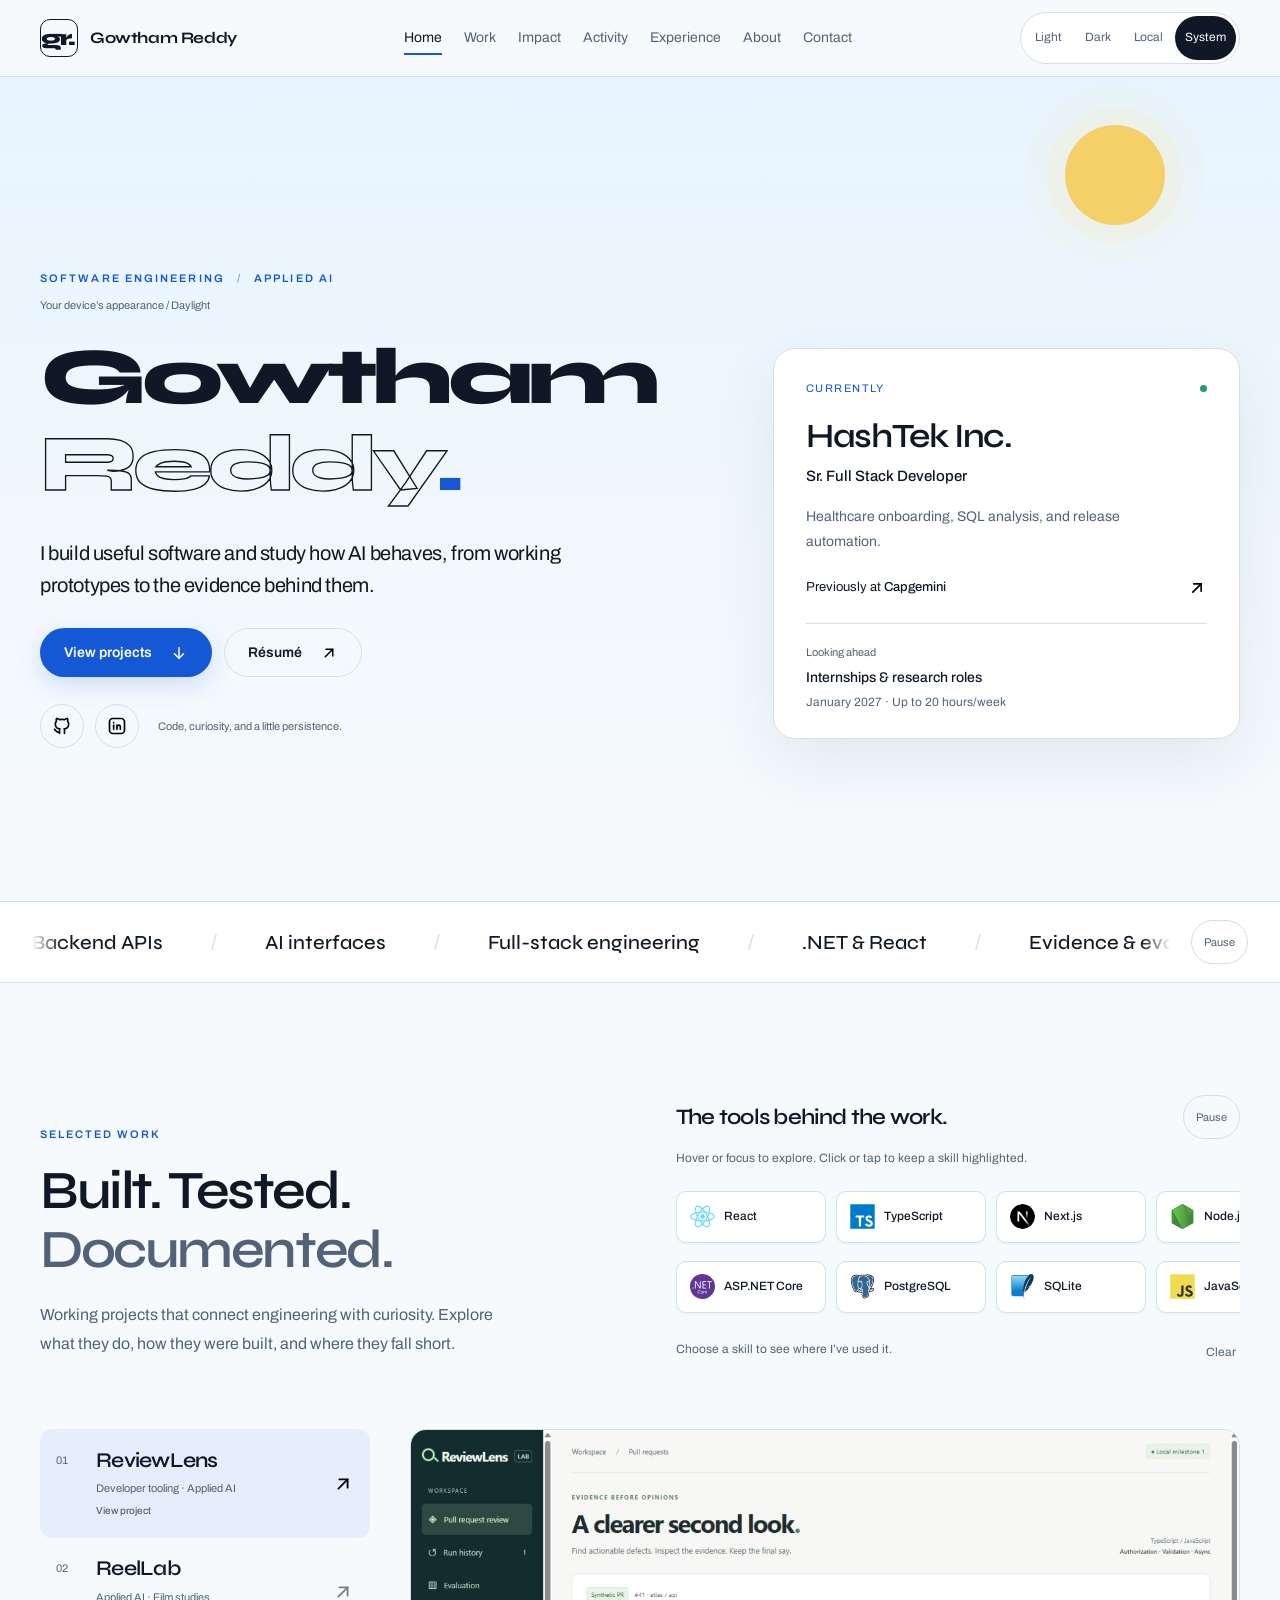
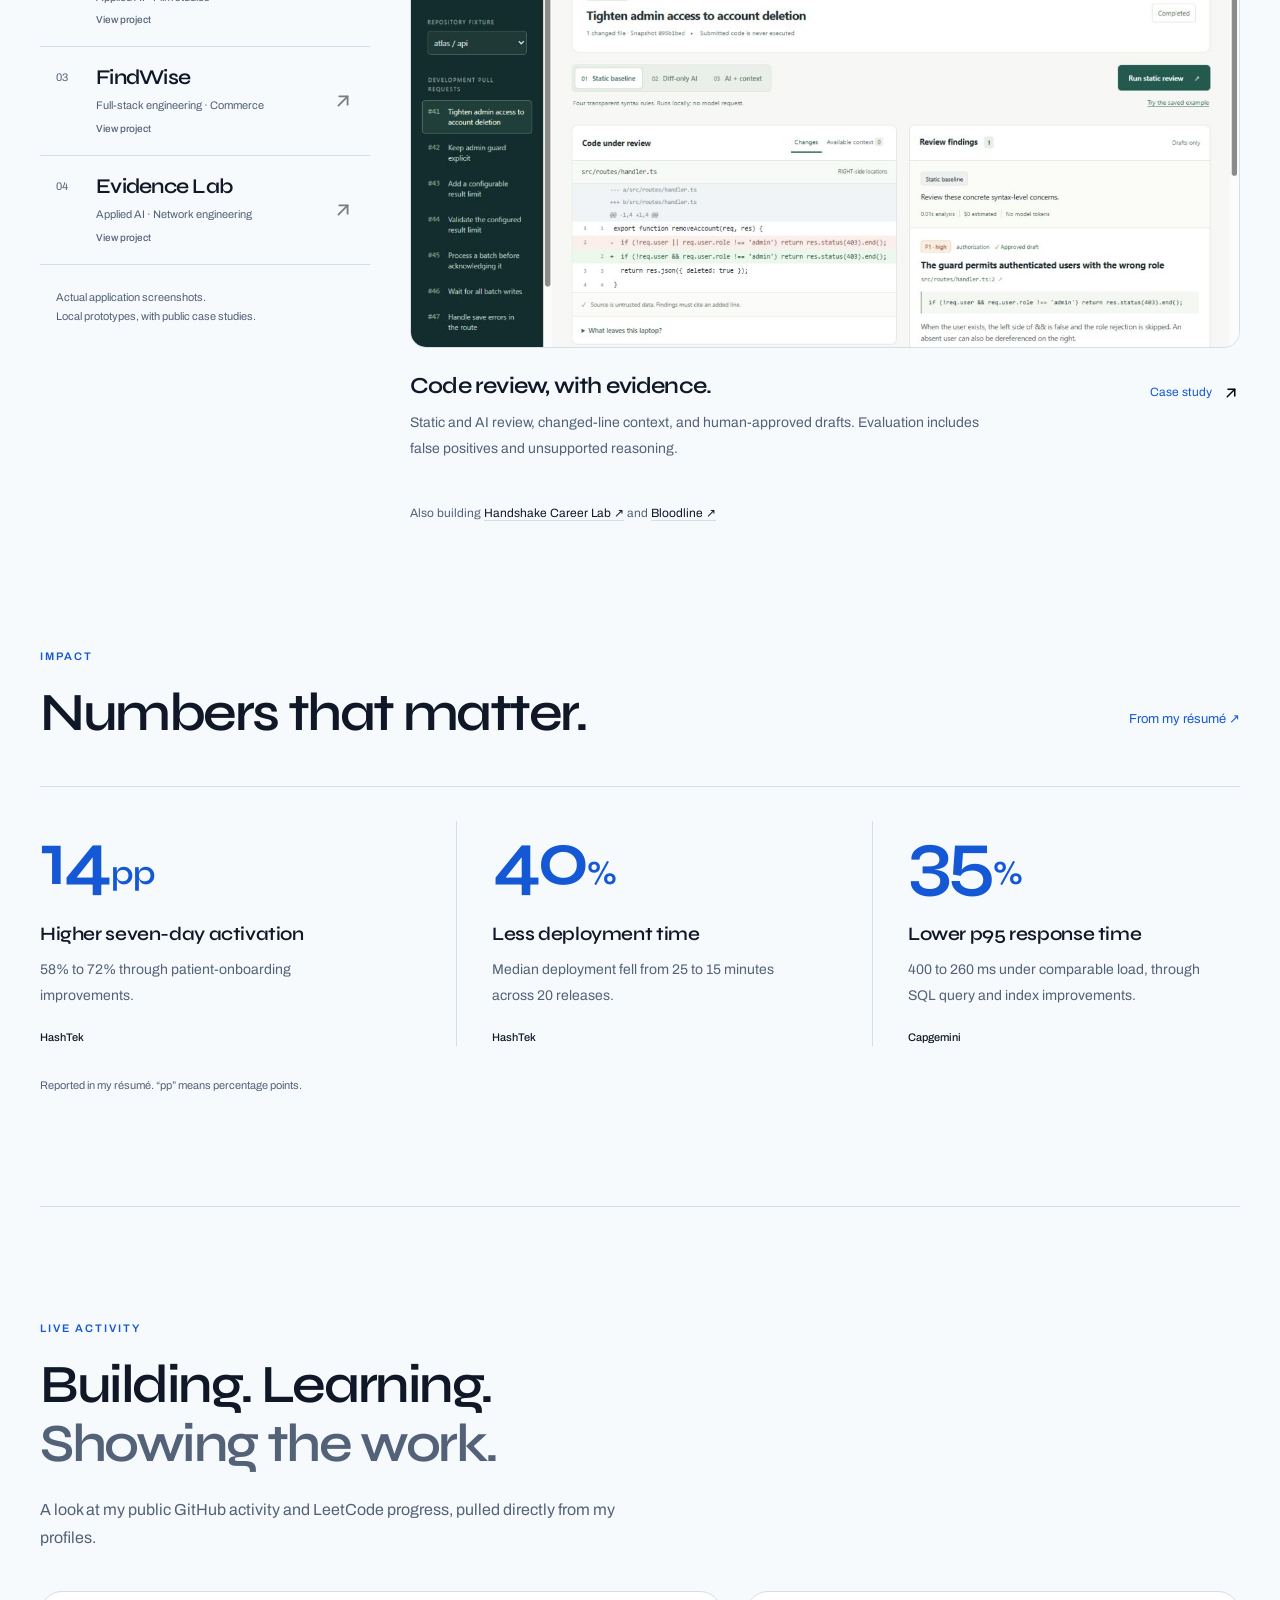
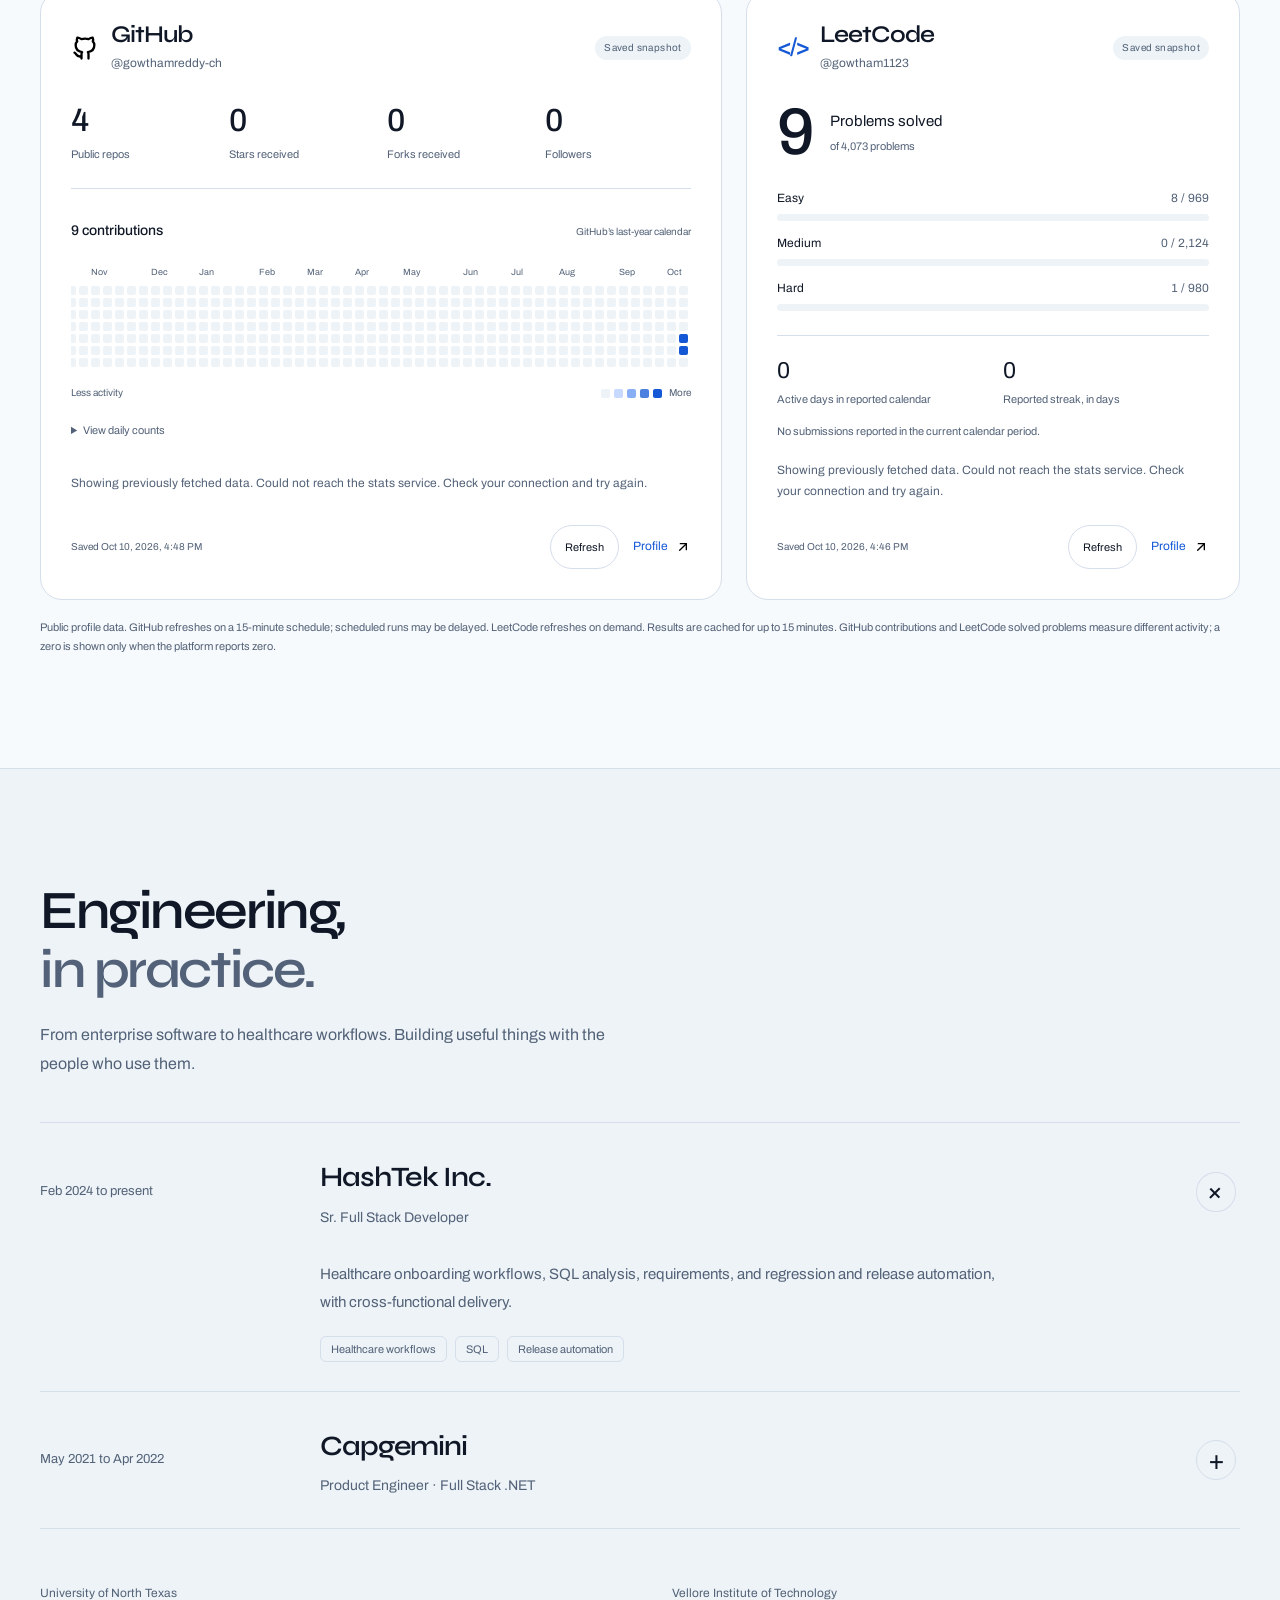
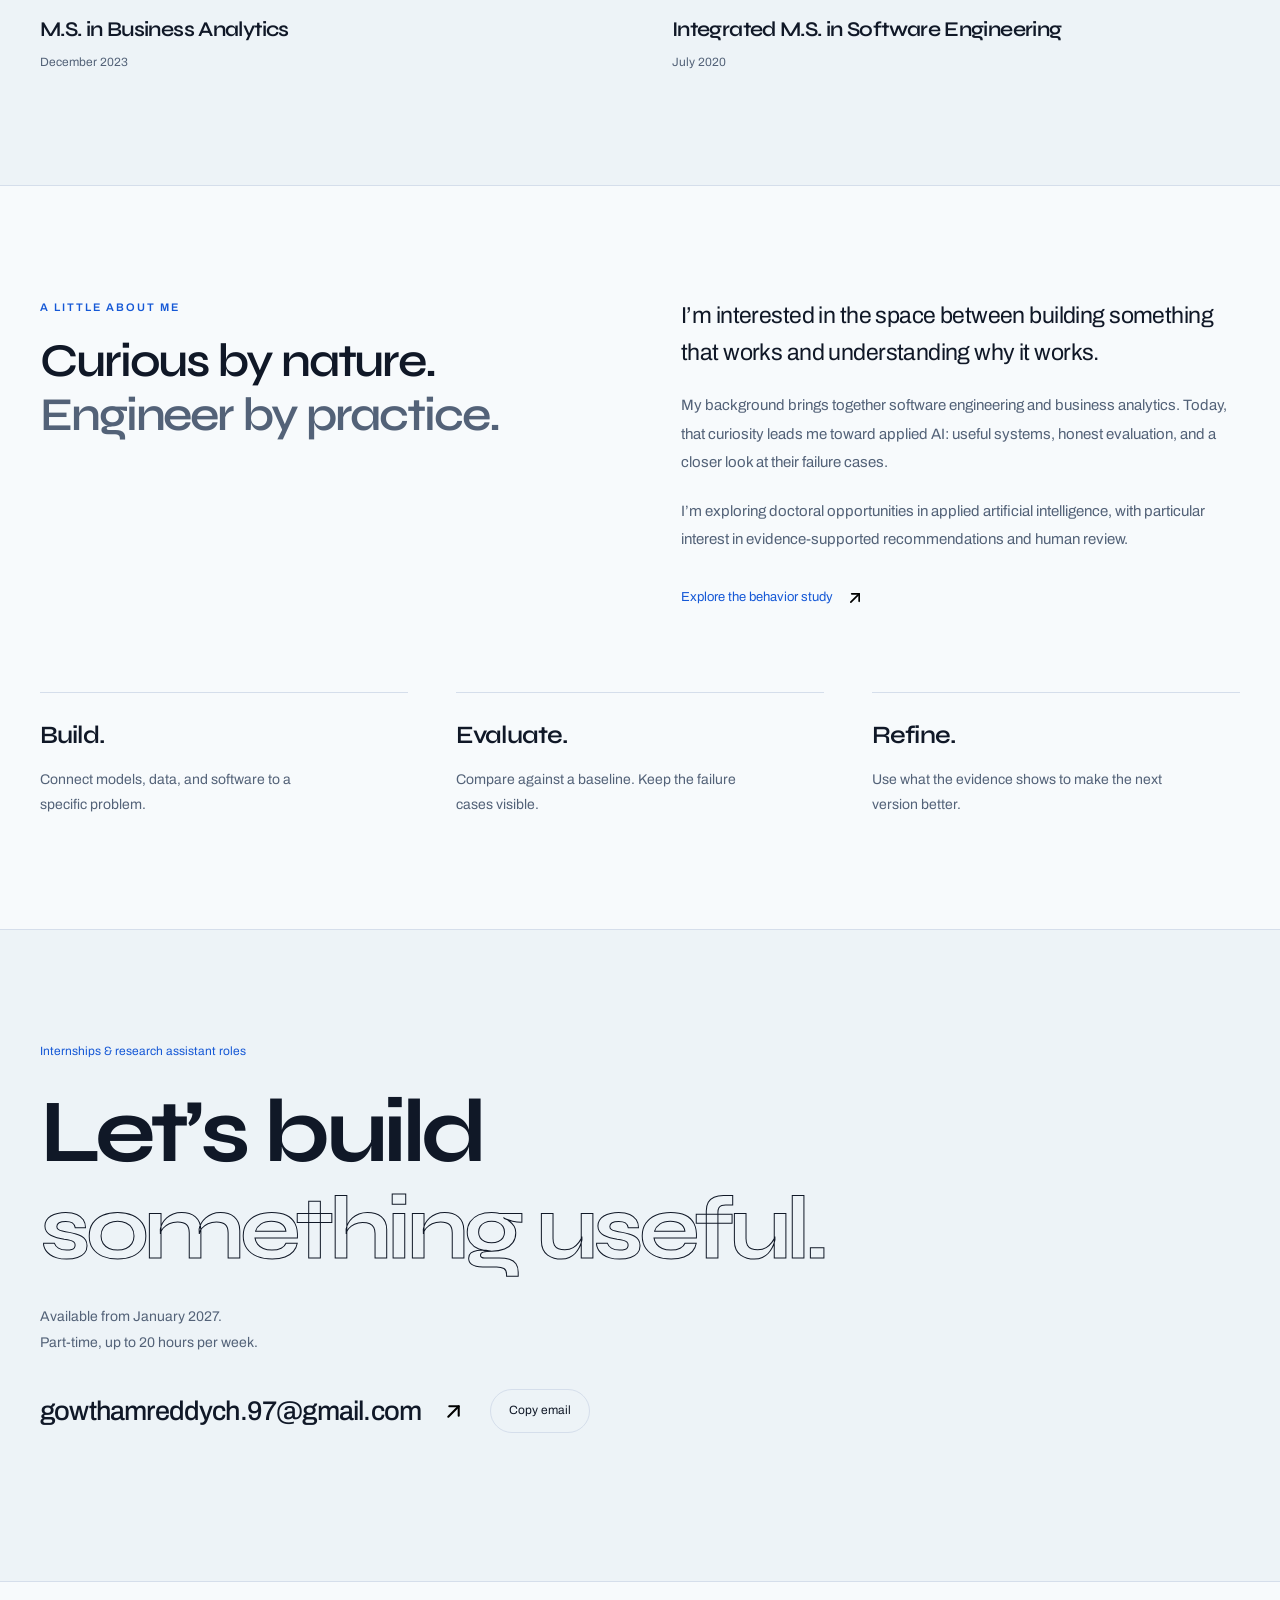
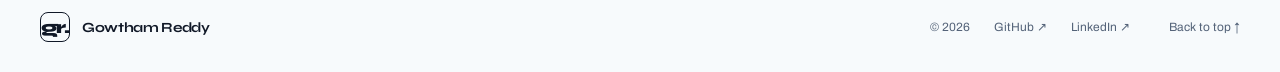
==== commit fef32e1f: "Showcase current ReelLab film studies and live Taste Lab" ====
--- a/docs/index.html
+++ b/docs/index.html
@@ -4,6 +4,7 @@
   <meta charset="UTF-8">
   <meta name="viewport" content="width=device-width, initial-scale=1">
   <meta name="description" content="Gowtham Reddy. Software engineering, applied AI, and working projects with evidence behind them.">
+  <link rel="icon" type="image/svg+xml" href="assets/favicon.svg">
   <meta name="theme-color" content="#f4f7fc">
   <meta name="robots" content="index,follow">
   <title>Gowtham Reddy | Software Engineering & Applied AI</title>
@@ -77,7 +78,7 @@
       <div class="work-layout reveal">
         <div class="project-index" role="tablist" aria-label="Select a project" aria-orientation="vertical">
           <button type="button" id="tab-reviewlens" role="tab" aria-selected="true" aria-controls="panel-reviewlens" tabindex="0"><span class="project-number">01</span><span><strong>ReviewLens</strong><small>Developer tooling · Applied AI</small></span><img src="assets/icons/arrow-up-right.svg" width="22" height="22" alt=""></button>
-          <button type="button" id="tab-reellab" role="tab" aria-selected="false" aria-controls="panel-reellab" tabindex="-1"><span class="project-number">02</span><span><strong>ReelLab</strong><small>Machine learning · Recommendations</small></span><img src="assets/icons/arrow-up-right.svg" width="22" height="22" alt=""></button>
+          <button type="button" id="tab-reellab" role="tab" aria-selected="false" aria-controls="panel-reellab" tabindex="-1"><span class="project-number">02</span><span><strong>ReelLab</strong><small>Applied AI · Film studies</small></span><img src="assets/icons/arrow-up-right.svg" width="22" height="22" alt=""></button>
           <button type="button" id="tab-findwise" role="tab" aria-selected="false" aria-controls="panel-findwise" tabindex="-1"><span class="project-number">03</span><span><strong>FindWise</strong><small>Full-stack engineering · Commerce</small></span><img src="assets/icons/arrow-up-right.svg" width="22" height="22" alt=""></button>
           <button type="button" id="tab-evidence" role="tab" aria-selected="false" aria-controls="panel-evidence" tabindex="-1"><span class="project-number">04</span><span><strong>Evidence Lab</strong><small>Applied AI · Network engineering</small></span><img src="assets/icons/arrow-up-right.svg" width="22" height="22" alt=""></button>
           <p class="project-note">Actual application screenshots.<br>Local prototypes, with public case studies.</p>
@@ -88,8 +89,8 @@
             <div class="project-caption"><div><h3>Code review, with evidence.</h3><p>Static and AI review, changed-line context, and human-approved drafts. Evaluation includes false positives and unsupported reasoning.</p></div><a class="case-link" href="https://gowthamreddy-ch.github.io/projects/reviewlens/" target="_blank" rel="noopener">Case study <img src="assets/icons/arrow-up-right.svg" width="20" height="20" alt=""><span class="sr-only"> (opens in a new tab)</span></a></div>
           </article>
           <article role="tabpanel" id="panel-reellab" aria-labelledby="tab-reellab" tabindex="0" hidden>
-            <a class="project-image reellab-image" href="https://gowthamreddy-ch.github.io/projects/reellab/" target="_blank" rel="noopener" aria-label="Open ReelLab case study in a new tab"><img src="assets/projects/reellab.jpg" alt="ReelLab movie recommendation interface with an editable taste profile" width="1265" height="712" loading="lazy"></a>
-            <div class="project-caption"><div><h3>Recommendations beyond popular picks.</h3><p>A locally trained recommendation model, editable taste profiles, and a MovieLens 100K comparison against a popularity baseline.</p></div><a class="case-link" href="https://gowthamreddy-ch.github.io/projects/reellab/" target="_blank" rel="noopener">Case study <img src="assets/icons/arrow-up-right.svg" width="20" height="20" alt=""><span class="sr-only"> (opens in a new tab)</span></a></div>
+            <a class="project-image reellab-image" href="https://gowthamreddy-ch.github.io/projects/reellab/" target="_blank" rel="noopener" aria-label="Open ReelLab case study in a new tab"><img src="assets/projects/reellab.jpg" alt="ReelLab writers’ room for film studies and movie discovery" width="1265" height="712" loading="lazy"></a>
+            <div class="project-caption"><div><h3>Watch with a filmmaker’s eye.</h3><p>Sourced film studies, practical phone exercises, filmmaker exploration, and a live movie and series catalog shaped by your taste.</p></div><a class="case-link" href="https://gowthamreddy-ch.github.io/projects/reellab/" target="_blank" rel="noopener">Case study <img src="assets/icons/arrow-up-right.svg" width="20" height="20" alt=""><span class="sr-only"> (opens in a new tab)</span></a></div>
           </article>
           <article role="tabpanel" id="panel-findwise" aria-labelledby="tab-findwise" tabindex="0" hidden>
             <a class="project-image findwise-image" href="https://gowthamreddy-ch.github.io/projects/findwise/" target="_blank" rel="noopener" aria-label="Open FindWise case study in a new tab"><img src="assets/projects/findwise.jpg" alt="FindWise home-office storefront with product search and explicit specification filters" width="1086" height="872" loading="lazy"></a>
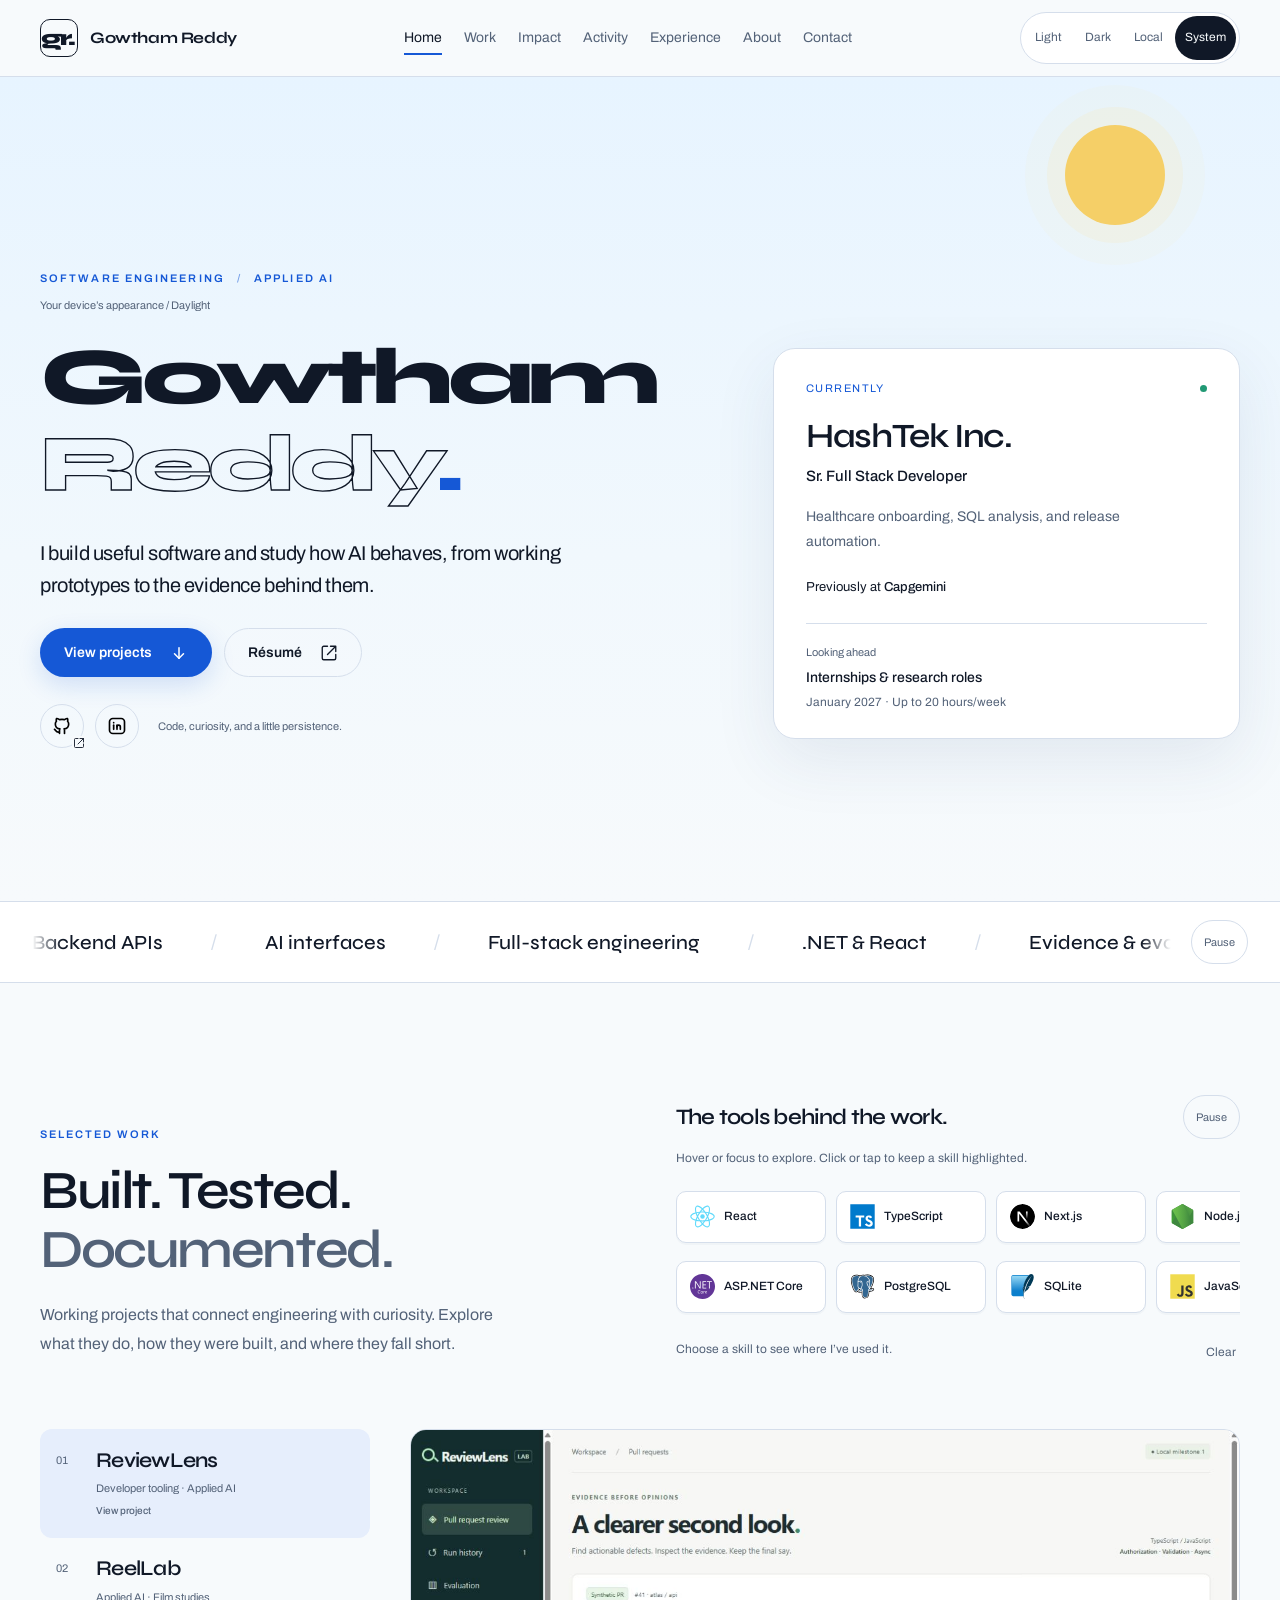
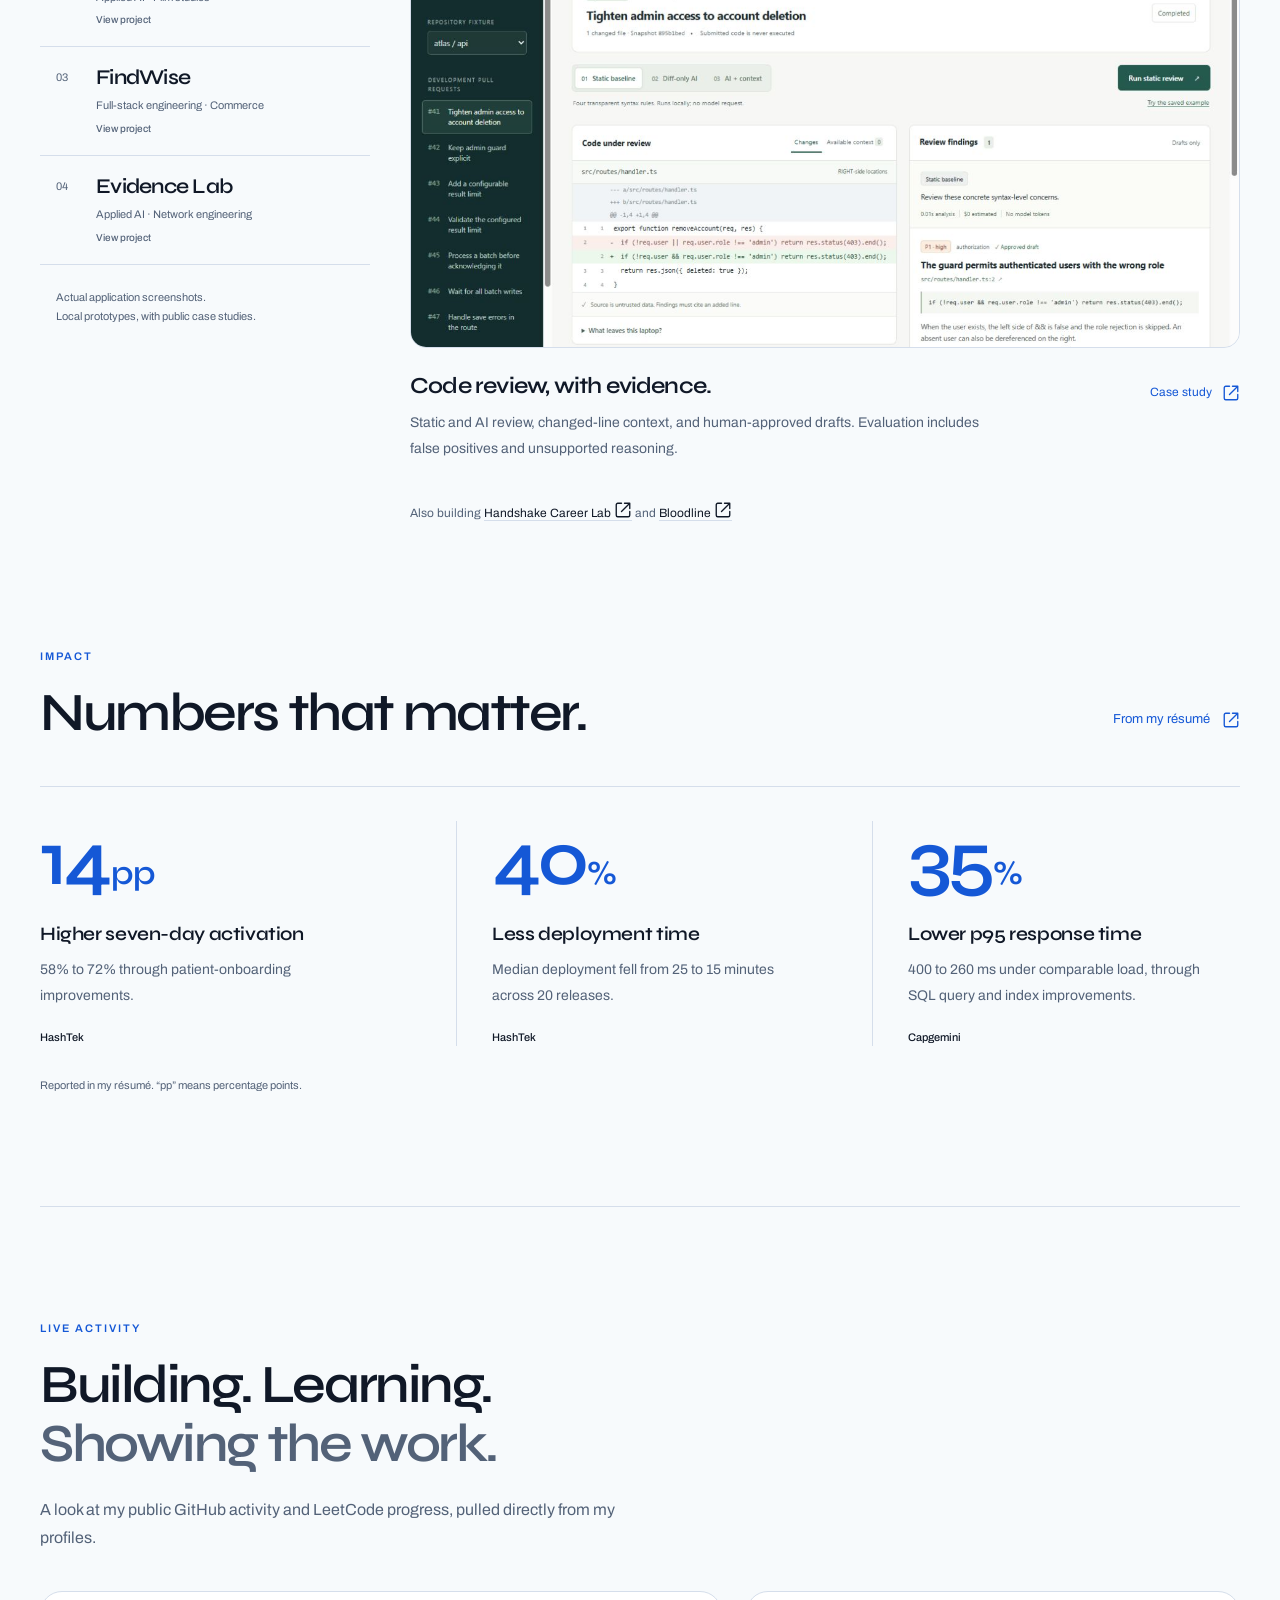
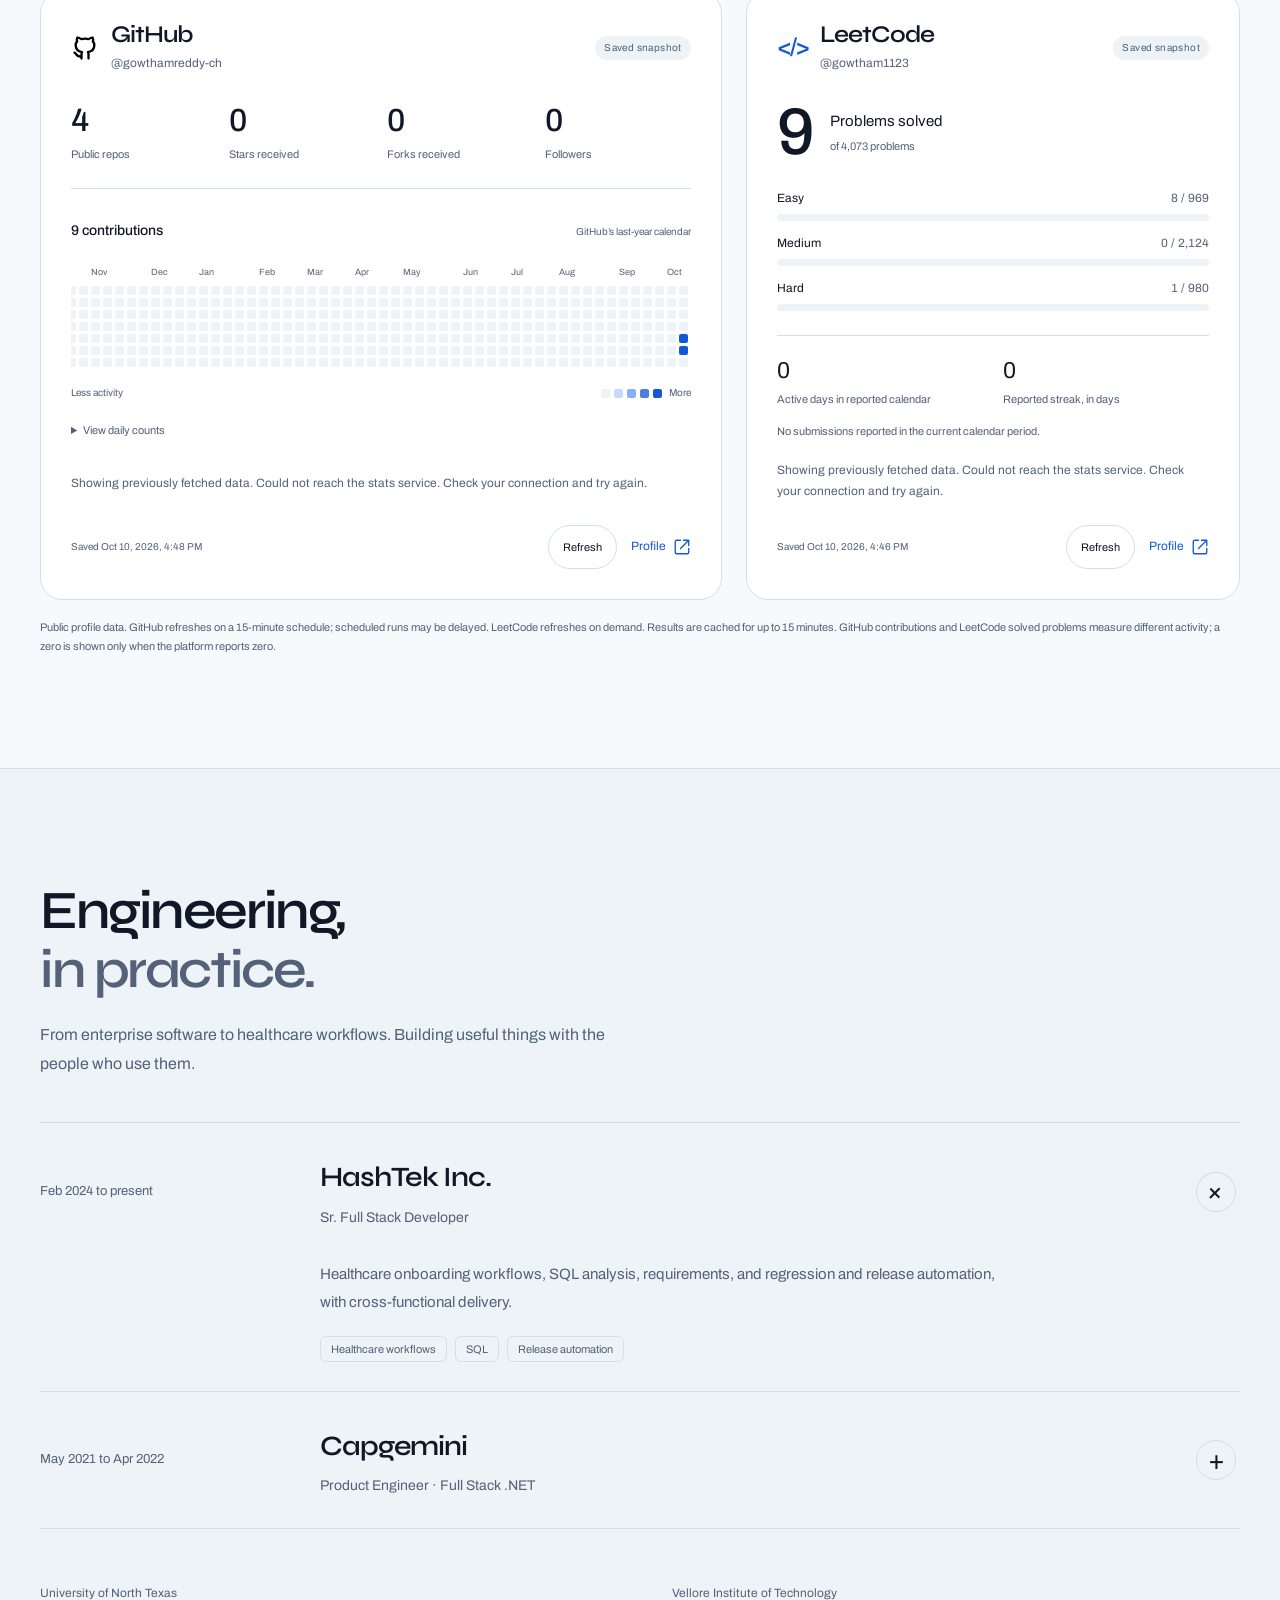
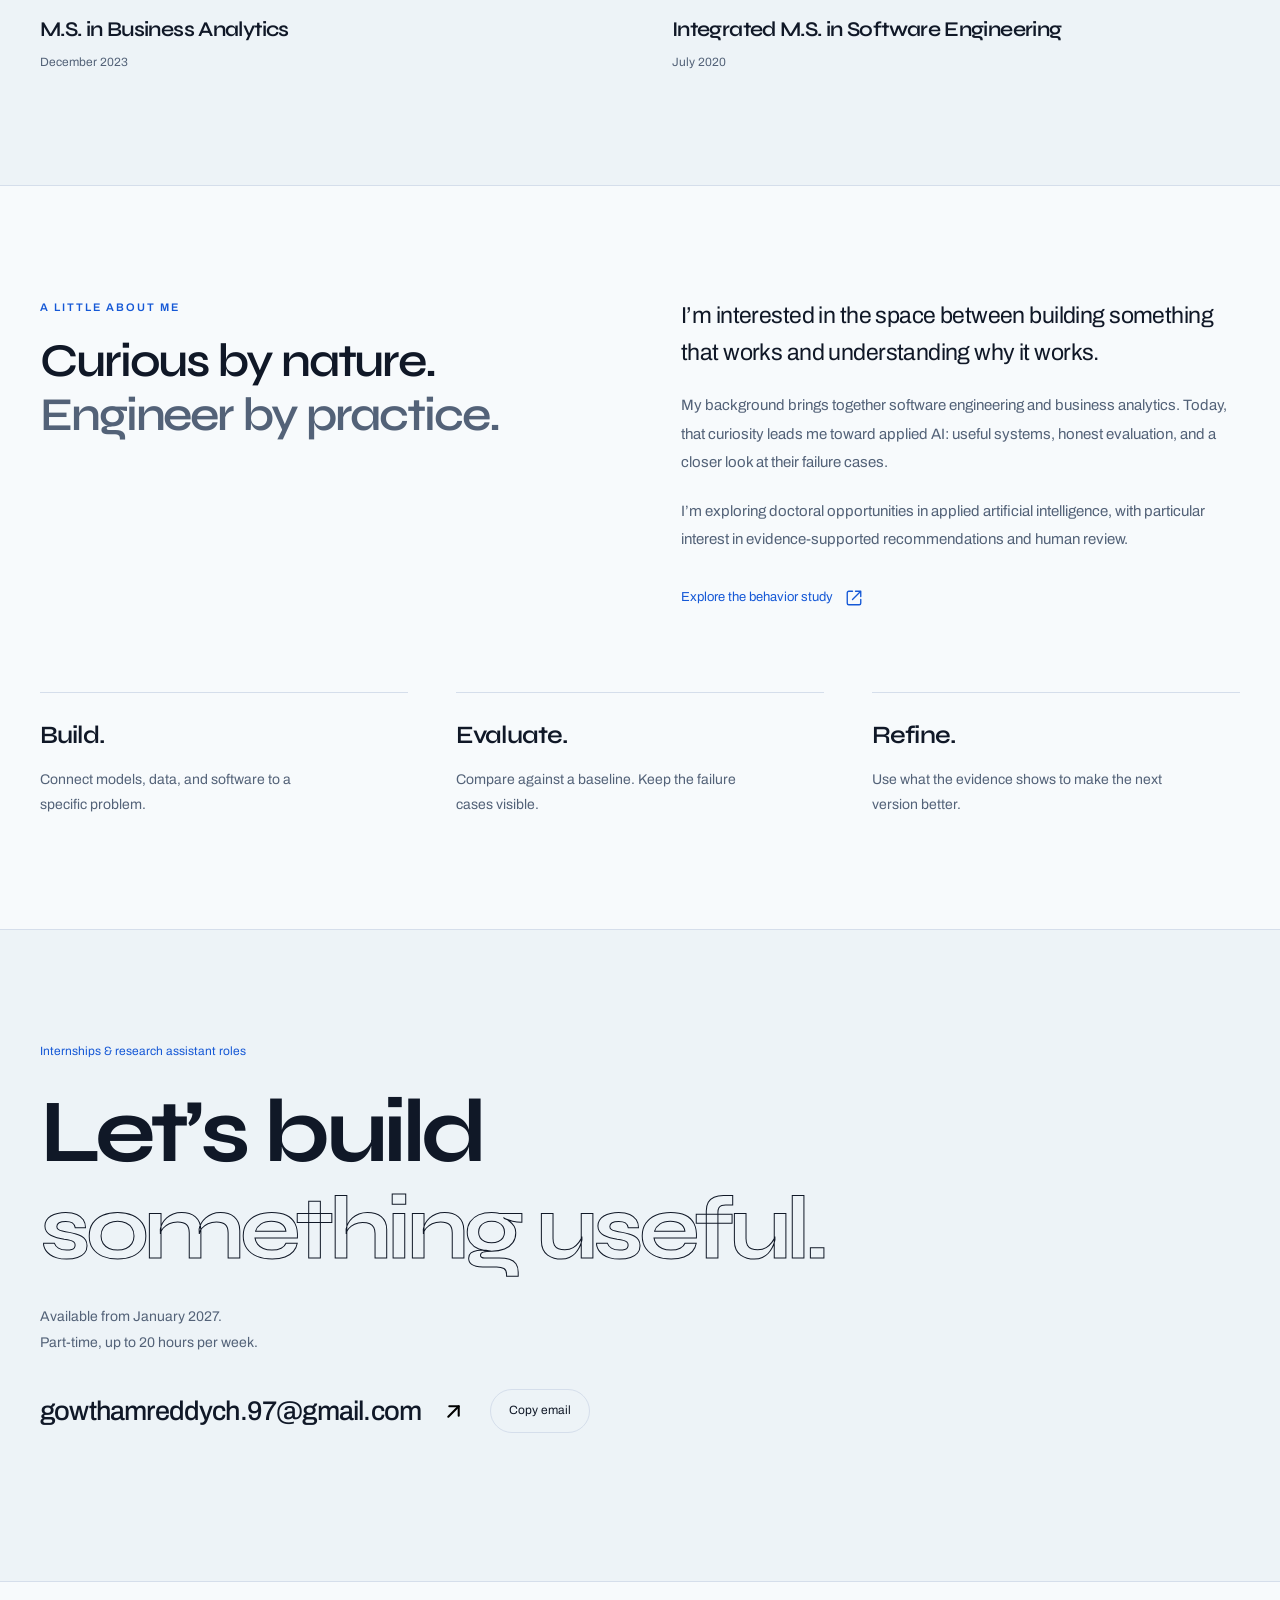
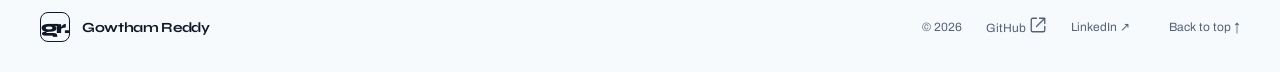
==== commit 724a3e48: "Clarify portfolio new-tab links and remove misleading arrows" ====
--- a/docs/index.html
+++ b/docs/index.html
@@ -11,7 +11,7 @@
   <script>(()=>{let m='system';try{m=localStorage.getItem('gr-lighting-mode')||localStorage.getItem('gr-prototype-theme')||m}catch{}if(!['light','dark','local','system'].includes(m))m='system';const h=new Date().getHours();document.documentElement.dataset.theme=m==='system'?(matchMedia('(prefers-color-scheme: dark)').matches?'dark':'light'):m==='local'?(h>=7&&h<19?'light':'dark'):m;document.documentElement.dataset.lighting=m})()</script>
   <link rel="preload" href="assets/fonts/syne-latin-variable.woff2" as="font" type="font/woff2" crossorigin>
   <link rel="preload" href="assets/fonts/archivo-latin-variable.woff2" as="font" type="font/woff2" crossorigin>
-  <link rel="stylesheet" href="styles.css">
+  <link rel="stylesheet" href="styles.css?v=20261012-icons">
   <link rel="stylesheet" href="activity.css">
   <link rel="stylesheet" href="stack.css">
   <link rel="stylesheet" href="revision.css">
@@ -46,15 +46,15 @@
           <p class="lighting-status" id="lighting-status"></p>
           <h1 id="hero-title" class="enter">Gowtham<span class="outlined-name">Reddy<span class="name-period">.</span></span></h1>
           <p class="hero-description enter">I build useful software and study how AI behaves, from working prototypes to the evidence behind them.</p>
-          <div class="hero-actions enter"><a class="button button-primary" href="#work">View projects <img src="assets/icons/arrow-down.svg" width="18" height="18" alt=""></a><a class="button button-secondary" href="assets/Gowtham_Reddy_Resume.pdf" target="_blank" rel="noopener">Résumé <img src="assets/icons/arrow-up-right.svg" width="18" height="18" alt=""><span class="sr-only"> (PDF, opens in a new tab)</span></a></div>
-          <div class="social-links enter" aria-label="Social profiles"><a href="https://github.com/gowthamreddy-ch" target="_blank" rel="noopener" aria-label="GitHub, opens in a new tab"><img src="assets/icons/brand-github.svg" width="20" height="20" alt=""></a><a href="https://www.linkedin.com/in/gowtham-reddy-ch" target="_blank" rel="noopener" aria-label="LinkedIn, opens in a new tab"><img src="assets/icons/brand-linkedin.svg" width="20" height="20" alt=""></a><span>Code, curiosity, and a little persistence.</span></div>
+          <div class="hero-actions enter"><a class="button button-primary" href="#work">View projects <img src="assets/icons/arrow-down.svg" width="18" height="18" alt=""></a><a class="button button-secondary" href="assets/Gowtham_Reddy_Resume.pdf" target="_blank" rel="noopener">Résumé <svg class="new-tab-icon" xmlns="http://www.w3.org/2000/svg" width="18" height="18" viewBox="0 0 24 24" fill="none" stroke="currentColor" stroke-width="1.8" stroke-linecap="round" stroke-linejoin="round" aria-hidden="true" focusable="false"><path d="M14 3h7v7M10 14 21 3"/><path d="M10 3H5a2 2 0 0 0-2 2v14a2 2 0 0 0 2 2h14a2 2 0 0 0 2-2v-5"/></svg><span class="sr-only"> (PDF, opens in a new tab)</span></a></div>
+          <div class="social-links enter" aria-label="Social profiles"><a href="https://github.com/gowthamreddy-ch" target="_blank" rel="noopener" aria-label="GitHub, opens in a new tab"><img src="assets/icons/brand-github.svg" width="20" height="20" alt=""> <svg class="new-tab-icon" xmlns="http://www.w3.org/2000/svg" width="18" height="18" viewBox="0 0 24 24" fill="none" stroke="currentColor" stroke-width="1.8" stroke-linecap="round" stroke-linejoin="round" aria-hidden="true" focusable="false"><path d="M14 3h7v7M10 14 21 3"/><path d="M10 3H5a2 2 0 0 0-2 2v14a2 2 0 0 0 2 2h14a2 2 0 0 0 2-2v-5"/></svg></a><a href="https://www.linkedin.com/in/gowtham-reddy-ch" target="_blank" rel="noopener" aria-label="LinkedIn, opens in a new tab"><img src="assets/icons/brand-linkedin.svg" width="20" height="20" alt=""></a><span>Code, curiosity, and a little persistence.</span></div>
         </div>
         <aside class="current-panel enter" aria-labelledby="current-title">
           <div class="panel-topline"><span>Currently</span><span class="role-dot" aria-hidden="true"></span></div>
           <h2 id="current-title">HashTek Inc.</h2>
           <p class="current-role">Sr. Full Stack Developer</p>
           <p class="current-description">Healthcare onboarding, SQL analysis, and release automation.</p>
-          <a class="experience-shortcut" href="#experience"><span>Previously at <strong>Capgemini</strong></span><img src="assets/icons/arrow-up-right.svg" width="20" height="20" alt=""></a>
+          <div class="experience-shortcut"><span>Previously at <strong>Capgemini</strong></span></div>
           <div class="availability"><span class="availability-label">Looking ahead</span><p>Internships & research roles</p><span>January 2027 · Up to 20 hours/week</span></div>
         </aside>
       </div>
@@ -77,36 +77,36 @@
       </div>
       <div class="work-layout reveal">
         <div class="project-index" role="tablist" aria-label="Select a project" aria-orientation="vertical">
-          <button type="button" id="tab-reviewlens" role="tab" aria-selected="true" aria-controls="panel-reviewlens" tabindex="0"><span class="project-number">01</span><span><strong>ReviewLens</strong><small>Developer tooling · Applied AI</small></span><img src="assets/icons/arrow-up-right.svg" width="22" height="22" alt=""></button>
-          <button type="button" id="tab-reellab" role="tab" aria-selected="false" aria-controls="panel-reellab" tabindex="-1"><span class="project-number">02</span><span><strong>ReelLab</strong><small>Applied AI · Film studies</small></span><img src="assets/icons/arrow-up-right.svg" width="22" height="22" alt=""></button>
-          <button type="button" id="tab-findwise" role="tab" aria-selected="false" aria-controls="panel-findwise" tabindex="-1"><span class="project-number">03</span><span><strong>FindWise</strong><small>Full-stack engineering · Commerce</small></span><img src="assets/icons/arrow-up-right.svg" width="22" height="22" alt=""></button>
-          <button type="button" id="tab-evidence" role="tab" aria-selected="false" aria-controls="panel-evidence" tabindex="-1"><span class="project-number">04</span><span><strong>Evidence Lab</strong><small>Applied AI · Network engineering</small></span><img src="assets/icons/arrow-up-right.svg" width="22" height="22" alt=""></button>
+          <button type="button" id="tab-reviewlens" role="tab" aria-selected="true" aria-controls="panel-reviewlens" tabindex="0"><span class="project-number">01</span><span><strong>ReviewLens</strong><small>Developer tooling · Applied AI</small></span></button>
+          <button type="button" id="tab-reellab" role="tab" aria-selected="false" aria-controls="panel-reellab" tabindex="-1"><span class="project-number">02</span><span><strong>ReelLab</strong><small>Applied AI · Film studies</small></span></button>
+          <button type="button" id="tab-findwise" role="tab" aria-selected="false" aria-controls="panel-findwise" tabindex="-1"><span class="project-number">03</span><span><strong>FindWise</strong><small>Full-stack engineering · Commerce</small></span></button>
+          <button type="button" id="tab-evidence" role="tab" aria-selected="false" aria-controls="panel-evidence" tabindex="-1"><span class="project-number">04</span><span><strong>Evidence Lab</strong><small>Applied AI · Network engineering</small></span></button>
           <p class="project-note">Actual application screenshots.<br>Local prototypes, with public case studies.</p>
         </div>
         <div class="project-stage">
           <article role="tabpanel" id="panel-reviewlens" aria-labelledby="tab-reviewlens" tabindex="0">
             <a class="project-image reviewlens-image" href="https://gowthamreddy-ch.github.io/projects/reviewlens/" target="_blank" rel="noopener" aria-label="Open ReviewLens case study in a new tab"><img src="assets/projects/reviewlens.jpg" alt="ReviewLens code-review dashboard showing a changed authorization guard and reviewed findings" width="1360" height="900" loading="lazy"></a>
-            <div class="project-caption"><div><h3>Code review, with evidence.</h3><p>Static and AI review, changed-line context, and human-approved drafts. Evaluation includes false positives and unsupported reasoning.</p></div><a class="case-link" href="https://gowthamreddy-ch.github.io/projects/reviewlens/" target="_blank" rel="noopener">Case study <img src="assets/icons/arrow-up-right.svg" width="20" height="20" alt=""><span class="sr-only"> (opens in a new tab)</span></a></div>
+            <div class="project-caption"><div><h3>Code review, with evidence.</h3><p>Static and AI review, changed-line context, and human-approved drafts. Evaluation includes false positives and unsupported reasoning.</p></div><a class="case-link" href="https://gowthamreddy-ch.github.io/projects/reviewlens/" target="_blank" rel="noopener">Case study <svg class="new-tab-icon" xmlns="http://www.w3.org/2000/svg" width="18" height="18" viewBox="0 0 24 24" fill="none" stroke="currentColor" stroke-width="1.8" stroke-linecap="round" stroke-linejoin="round" aria-hidden="true" focusable="false"><path d="M14 3h7v7M10 14 21 3"/><path d="M10 3H5a2 2 0 0 0-2 2v14a2 2 0 0 0 2 2h14a2 2 0 0 0 2-2v-5"/></svg><span class="sr-only"> (opens in a new tab)</span></a></div>
           </article>
           <article role="tabpanel" id="panel-reellab" aria-labelledby="tab-reellab" tabindex="0" hidden>
             <a class="project-image reellab-image" href="https://gowthamreddy-ch.github.io/projects/reellab/" target="_blank" rel="noopener" aria-label="Open ReelLab case study in a new tab"><img src="assets/projects/reellab.jpg" alt="ReelLab writers’ room for film studies and movie discovery" width="1265" height="712" loading="lazy"></a>
-            <div class="project-caption"><div><h3>Watch with a filmmaker’s eye.</h3><p>Sourced film studies, practical phone exercises, filmmaker exploration, and a live movie and series catalog shaped by your taste.</p></div><a class="case-link" href="https://gowthamreddy-ch.github.io/projects/reellab/" target="_blank" rel="noopener">Case study <img src="assets/icons/arrow-up-right.svg" width="20" height="20" alt=""><span class="sr-only"> (opens in a new tab)</span></a></div>
+            <div class="project-caption"><div><h3>Watch with a filmmaker’s eye.</h3><p>Sourced film studies, practical phone exercises, filmmaker exploration, and a live movie and series catalog shaped by your taste.</p></div><a class="case-link" href="https://gowthamreddy-ch.github.io/projects/reellab/" target="_blank" rel="noopener">Case study <svg class="new-tab-icon" xmlns="http://www.w3.org/2000/svg" width="18" height="18" viewBox="0 0 24 24" fill="none" stroke="currentColor" stroke-width="1.8" stroke-linecap="round" stroke-linejoin="round" aria-hidden="true" focusable="false"><path d="M14 3h7v7M10 14 21 3"/><path d="M10 3H5a2 2 0 0 0-2 2v14a2 2 0 0 0 2 2h14a2 2 0 0 0 2-2v-5"/></svg><span class="sr-only"> (opens in a new tab)</span></a></div>
           </article>
           <article role="tabpanel" id="panel-findwise" aria-labelledby="tab-findwise" tabindex="0" hidden>
             <a class="project-image findwise-image" href="https://gowthamreddy-ch.github.io/projects/findwise/" target="_blank" rel="noopener" aria-label="Open FindWise case study in a new tab"><img src="assets/projects/findwise.jpg" alt="FindWise home-office storefront with product search and explicit specification filters" width="1086" height="872" loading="lazy"></a>
-            <div class="project-caption"><div><h3>Make the right choice easier.</h3><p>Product discovery with explicit filters, side-by-side comparison, and persistent carts backed by an ASP.NET Core API.</p></div><a class="case-link" href="https://gowthamreddy-ch.github.io/projects/findwise/" target="_blank" rel="noopener">Case study <img src="assets/icons/arrow-up-right.svg" width="20" height="20" alt=""><span class="sr-only"> (opens in a new tab)</span></a></div>
+            <div class="project-caption"><div><h3>Make the right choice easier.</h3><p>Product discovery with explicit filters, side-by-side comparison, and persistent carts backed by an ASP.NET Core API.</p></div><a class="case-link" href="https://gowthamreddy-ch.github.io/projects/findwise/" target="_blank" rel="noopener">Case study <svg class="new-tab-icon" xmlns="http://www.w3.org/2000/svg" width="18" height="18" viewBox="0 0 24 24" fill="none" stroke="currentColor" stroke-width="1.8" stroke-linecap="round" stroke-linejoin="round" aria-hidden="true" focusable="false"><path d="M14 3h7v7M10 14 21 3"/><path d="M10 3H5a2 2 0 0 0-2 2v14a2 2 0 0 0 2 2h14a2 2 0 0 0 2-2v-5"/></svg><span class="sr-only"> (opens in a new tab)</span></a></div>
           </article>
           <article role="tabpanel" id="panel-evidence" aria-labelledby="tab-evidence" tabindex="0" hidden>
             <a class="project-image evidence-image" href="https://gowthamreddy-ch.github.io/projects/evidence-lab/" target="_blank" rel="noopener" aria-label="Open Evidence Lab case study in a new tab"><img src="assets/projects/evidence-lab.jpg" alt="Evidence Lab incident triage with a saved hypothesis, source evidence, and read-only checks" width="1265" height="712" loading="lazy"></a>
-            <div class="project-caption"><div><h3>AI that leaves a trail.</h3><p>Feedback analysis, incident triage, and human-reviewed network recovery, with source-linked evidence and simulated-lab checks.</p></div><a class="case-link" href="https://gowthamreddy-ch.github.io/projects/evidence-lab/" target="_blank" rel="noopener">Case study <img src="assets/icons/arrow-up-right.svg" width="20" height="20" alt=""><span class="sr-only"> (opens in a new tab)</span></a></div>
+            <div class="project-caption"><div><h3>AI that leaves a trail.</h3><p>Feedback analysis, incident triage, and human-reviewed network recovery, with source-linked evidence and simulated-lab checks.</p></div><a class="case-link" href="https://gowthamreddy-ch.github.io/projects/evidence-lab/" target="_blank" rel="noopener">Case study <svg class="new-tab-icon" xmlns="http://www.w3.org/2000/svg" width="18" height="18" viewBox="0 0 24 24" fill="none" stroke="currentColor" stroke-width="1.8" stroke-linecap="round" stroke-linejoin="round" aria-hidden="true" focusable="false"><path d="M14 3h7v7M10 14 21 3"/><path d="M10 3H5a2 2 0 0 0-2 2v14a2 2 0 0 0 2 2h14a2 2 0 0 0 2-2v-5"/></svg><span class="sr-only"> (opens in a new tab)</span></a></div>
           </article>
         </div>
       </div>
-      <p class="more-work">Also building <a href="https://github.com/gowthamreddy-ch/handshake-career-lab" target="_blank" rel="noopener">Handshake Career Lab ↗</a> and <a href="https://github.com/gowthamreddy-ch/bloodline-django" target="_blank" rel="noopener">Bloodline ↗</a></p>
+      <p class="more-work">Also building <a href="https://github.com/gowthamreddy-ch/handshake-career-lab" target="_blank" rel="noopener">Handshake Career Lab <svg class="new-tab-icon" xmlns="http://www.w3.org/2000/svg" width="18" height="18" viewBox="0 0 24 24" fill="none" stroke="currentColor" stroke-width="1.8" stroke-linecap="round" stroke-linejoin="round" aria-hidden="true" focusable="false"><path d="M14 3h7v7M10 14 21 3"/><path d="M10 3H5a2 2 0 0 0-2 2v14a2 2 0 0 0 2 2h14a2 2 0 0 0 2-2v-5"/></svg><span class="sr-only"> (opens in a new tab)</span></a> and <a href="https://github.com/gowthamreddy-ch/bloodline-django" target="_blank" rel="noopener">Bloodline <svg class="new-tab-icon" xmlns="http://www.w3.org/2000/svg" width="18" height="18" viewBox="0 0 24 24" fill="none" stroke="currentColor" stroke-width="1.8" stroke-linecap="round" stroke-linejoin="round" aria-hidden="true" focusable="false"><path d="M14 3h7v7M10 14 21 3"/><path d="M10 3H5a2 2 0 0 0-2 2v14a2 2 0 0 0 2 2h14a2 2 0 0 0 2-2v-5"/></svg><span class="sr-only"> (opens in a new tab)</span></a></p>
     </section>
 
     <section class="impact-section section-space container" id="impact" aria-labelledby="impact-title">
-      <header class="impact-heading"><div><p class="eyebrow">Impact</p><h2 id="impact-title">Numbers that matter.</h2></div><a class="text-link" href="assets/Gowtham_Reddy_Resume.pdf" target="_blank" rel="noopener">From my résumé ↗<span class="sr-only"> (PDF, opens in a new tab)</span></a></header>
+      <header class="impact-heading"><div><p class="eyebrow">Impact</p><h2 id="impact-title">Numbers that matter.</h2></div><a class="text-link" href="assets/Gowtham_Reddy_Resume.pdf" target="_blank" rel="noopener">From my résumé <svg class="new-tab-icon" xmlns="http://www.w3.org/2000/svg" width="18" height="18" viewBox="0 0 24 24" fill="none" stroke="currentColor" stroke-width="1.8" stroke-linecap="round" stroke-linejoin="round" aria-hidden="true" focusable="false"><path d="M14 3h7v7M10 14 21 3"/><path d="M10 3H5a2 2 0 0 0-2 2v14a2 2 0 0 0 2 2h14a2 2 0 0 0 2-2v-5"/></svg><span class="sr-only"> (PDF, opens in a new tab)</span></a></header>
       <div class="impact-metrics">
         <article><p class="impact-value">14<span>pp</span></p><h3>Higher seven-day activation</h3><p>58% to 72% through patient-onboarding improvements.</p><span class="impact-source">HashTek</span></article>
         <article><p class="impact-value">40<span>%</span></p><h3>Less deployment time</h3><p>Median deployment fell from 25 to 15 minutes across 20 releases.</p><span class="impact-source">HashTek</span></article>
@@ -128,7 +128,7 @@
             <div class="calendar-block"><div class="calendar-heading"><h4 class="contribution-total">Contribution activity</h4><p>GitHub’s last-year calendar</p></div><div class="heatmap-scroll" tabindex="0" role="region" aria-label="GitHub contribution calendar, scroll horizontally for all dates"><div class="activity-heatmap" role="img" aria-label="Contribution calendar"></div></div><div class="calendar-caption"><span>Less activity</span><div class="heatmap-legend" aria-hidden="true"><i></i><i data-level="1"></i><i data-level="2"></i><i data-level="3"></i><i data-level="4"></i><span>More</span></div></div><details class="daily-data"><summary>View daily counts</summary><table><caption>Days with contributions, newest first</caption><thead><tr><th scope="col">Date</th><th scope="col">Contributions</th></tr></thead><tbody></tbody></table></details></div>
           </div>
           <p class="stats-message" role="status"></p>
-          <footer class="activity-panel-footer"><span class="updated-at"></span><div class="stats-actions"><button type="button" class="refresh-stats" aria-label="Refresh GitHub statistics">Refresh</button><a class="stats-profile" href="https://github.com/gowthamreddy-ch" target="_blank" rel="noopener">Profile <img src="assets/icons/arrow-up-right.svg" width="16" height="16" alt=""><span class="sr-only"> (GitHub, opens in a new tab)</span></a></div></footer>
+          <footer class="activity-panel-footer"><span class="updated-at"></span><div class="stats-actions"><button type="button" class="refresh-stats" aria-label="Refresh GitHub statistics">Refresh</button><a class="stats-profile" href="https://github.com/gowthamreddy-ch" target="_blank" rel="noopener">Profile <svg class="new-tab-icon" xmlns="http://www.w3.org/2000/svg" width="18" height="18" viewBox="0 0 24 24" fill="none" stroke="currentColor" stroke-width="1.8" stroke-linecap="round" stroke-linejoin="round" aria-hidden="true" focusable="false"><path d="M14 3h7v7M10 14 21 3"/><path d="M10 3H5a2 2 0 0 0-2 2v14a2 2 0 0 0 2 2h14a2 2 0 0 0 2-2v-5"/></svg><span class="sr-only"> (GitHub, opens in a new tab)</span></a></div></footer>
         </article>
         <article class="activity-panel" id="leetcode-activity" aria-labelledby="leetcode-title" aria-busy="false">
           <header class="activity-panel-header"><div class="platform-title"><span class="code-mark" aria-hidden="true">&lt;/&gt;</span><div><h3 id="leetcode-title">LeetCode</h3><p class="account-name">@gowtham1123</p></div></div><span class="source-state">Connecting…</span></header>
@@ -142,7 +142,7 @@
             <p class="leetcode-activity-note"></p>
           </div>
           <p class="stats-message" role="status"></p>
-          <footer class="activity-panel-footer"><span class="updated-at"></span><div class="stats-actions"><button type="button" class="refresh-stats" aria-label="Refresh LeetCode statistics">Refresh</button><a class="stats-profile" href="https://leetcode.com/u/gowtham1123/" target="_blank" rel="noopener">Profile <img src="assets/icons/arrow-up-right.svg" width="16" height="16" alt=""><span class="sr-only"> (LeetCode, opens in a new tab)</span></a></div></footer>
+          <footer class="activity-panel-footer"><span class="updated-at"></span><div class="stats-actions"><button type="button" class="refresh-stats" aria-label="Refresh LeetCode statistics">Refresh</button><a class="stats-profile" href="https://leetcode.com/u/gowtham1123/" target="_blank" rel="noopener">Profile <svg class="new-tab-icon" xmlns="http://www.w3.org/2000/svg" width="18" height="18" viewBox="0 0 24 24" fill="none" stroke="currentColor" stroke-width="1.8" stroke-linecap="round" stroke-linejoin="round" aria-hidden="true" focusable="false"><path d="M14 3h7v7M10 14 21 3"/><path d="M10 3H5a2 2 0 0 0-2 2v14a2 2 0 0 0 2 2h14a2 2 0 0 0 2-2v-5"/></svg><span class="sr-only"> (LeetCode, opens in a new tab)</span></a></div></footer>
         </article>
       </div>
       <p class="activity-footnote">Public profile data. GitHub refreshes on a 15-minute schedule; scheduled runs may be delayed. LeetCode refreshes on demand. Results are cached for up to 15 minutes. GitHub contributions and LeetCode solved problems measure different activity; a zero is shown only when the platform reports zero.</p>
@@ -161,12 +161,12 @@
     </section>
 
     <section class="about-section section-space container" id="about" aria-labelledby="about-title"><span id="research" aria-hidden="true"></span>
-      <div class="about-layout reveal"><div class="about-heading"><p class="eyebrow">A little about me</p><h2 id="about-title">Curious by nature.<br><span class="text-muted">Engineer by practice.</span></h2></div><div class="about-copy"><p class="about-lead">I’m interested in the space between building something that works and understanding why it works.</p><p>My background brings together software engineering and business analytics. Today, that curiosity leads me toward applied AI: useful systems, honest evaluation, and a closer look at their failure cases.</p><p>I’m exploring doctoral opportunities in applied artificial intelligence, with particular interest in evidence-supported recommendations and human review.</p><a class="text-link" href="https://gowthamreddy-ch.github.io/projects/ai-behavior-study/" target="_blank" rel="noopener">Explore the behavior study <img src="assets/icons/arrow-up-right.svg" width="20" height="20" alt=""><span class="sr-only"> (opens in a new tab)</span></a></div></div>
+      <div class="about-layout reveal"><div class="about-heading"><p class="eyebrow">A little about me</p><h2 id="about-title">Curious by nature.<br><span class="text-muted">Engineer by practice.</span></h2></div><div class="about-copy"><p class="about-lead">I’m interested in the space between building something that works and understanding why it works.</p><p>My background brings together software engineering and business analytics. Today, that curiosity leads me toward applied AI: useful systems, honest evaluation, and a closer look at their failure cases.</p><p>I’m exploring doctoral opportunities in applied artificial intelligence, with particular interest in evidence-supported recommendations and human review.</p><a class="text-link" href="https://gowthamreddy-ch.github.io/projects/ai-behavior-study/" target="_blank" rel="noopener">Explore the behavior study <svg class="new-tab-icon" xmlns="http://www.w3.org/2000/svg" width="18" height="18" viewBox="0 0 24 24" fill="none" stroke="currentColor" stroke-width="1.8" stroke-linecap="round" stroke-linejoin="round" aria-hidden="true" focusable="false"><path d="M14 3h7v7M10 14 21 3"/><path d="M10 3H5a2 2 0 0 0-2 2v14a2 2 0 0 0 2 2h14a2 2 0 0 0 2-2v-5"/></svg><span class="sr-only"> (opens in a new tab)</span></a></div></div>
       <div class="approach-grid reveal"><article><span class="approach-word">Build.</span><p>Connect models, data, and software to a specific problem.</p></article><article><span class="approach-word">Evaluate.</span><p>Compare against a baseline. Keep the failure cases visible.</p></article><article><span class="approach-word">Refine.</span><p>Use what the evidence shows to make the next version better.</p></article></div>
     </section>
 
     <section class="contact-section section-space" id="contact" aria-labelledby="contact-title"><div class="container contact-inner reveal"><p class="contact-context">Internships & research assistant roles</p><h2 id="contact-title">Let’s build<br><span class="outlined-name">something useful.</span></h2><p class="contact-availability">Available from January 2027.<br>Part-time, up to 20 hours per week.</p><div class="contact-actions"><a class="email-link" href="mailto:gowthamreddych.97@gmail.com">gowthamreddych.97@gmail.com <img src="assets/icons/arrow-up-right.svg" width="25" height="25" alt=""></a><button type="button" class="copy-email">Copy email</button></div><p id="copy-status" class="copy-status" role="status" aria-live="polite"></p></div></section>
   </main>
-  <footer class="container footer"><a class="brand" href="#home"><span class="brand-mark" aria-hidden="true">gr.</span><span>Gowtham Reddy</span></a><span>© 2026</span><a href="https://github.com/gowthamreddy-ch" target="_blank" rel="noopener">GitHub ↗</a><a href="https://www.linkedin.com/in/gowtham-reddy-ch" target="_blank" rel="noopener">LinkedIn ↗</a><a class="back-top" href="#home">Back to top ↑</a></footer>
+  <footer class="container footer"><a class="brand" href="#home"><span class="brand-mark" aria-hidden="true">gr.</span><span>Gowtham Reddy</span></a><span>© 2026</span><a href="https://github.com/gowthamreddy-ch" target="_blank" rel="noopener">GitHub <svg class="new-tab-icon" xmlns="http://www.w3.org/2000/svg" width="18" height="18" viewBox="0 0 24 24" fill="none" stroke="currentColor" stroke-width="1.8" stroke-linecap="round" stroke-linejoin="round" aria-hidden="true" focusable="false"><path d="M14 3h7v7M10 14 21 3"/><path d="M10 3H5a2 2 0 0 0-2 2v14a2 2 0 0 0 2 2h14a2 2 0 0 0 2-2v-5"/></svg><span class="sr-only"> (opens in a new tab)</span></a><a href="https://www.linkedin.com/in/gowtham-reddy-ch" target="_blank" rel="noopener">LinkedIn ↗</a><a class="back-top" href="#home">Back to top ↑</a></footer>
 </body>
 </html>
--- a/docs/styles.css
+++ b/docs/styles.css
@@ -4,8 +4,8 @@
 :root[data-theme=dark]{color-scheme:dark;--bg:#0b1220;--surface:#111c2c;--subtle:#111d30;--text:#f0f4fc;--muted:#a5b3c8;--line:#2b3a50;--accent:#8eafff;--on-accent:#091225;--accent-soft:#1c2e4b;--header:rgb(11 18 32 / 93%);--shadow:0 22px 64px rgb(0 0 0 / 18%);--icon-filter:invert(1);--grid:rgb(160 188 230 / 6%)}
 *{box-sizing:border-box}body{margin:0;background:var(--bg);color:var(--text);font-size:16px;line-height:1.65}button,input,textarea{font:inherit}button,a{touch-action:manipulation}button{cursor:pointer}a{color:inherit;text-decoration:none}button{color:inherit}img{display:block;max-width:100%}button,a{-webkit-tap-highlight-color:transparent}button:focus-visible,a:focus-visible,summary:focus-visible,[tabindex]:focus-visible{outline:3px solid var(--accent);outline-offset:6px}h1,h2,h3,p{margin:0}h1,h2,h3{font-family:Syne,Arial,sans-serif;line-height:1.1;text-wrap:balance}h2{font-size:clamp(36px,4.2vw,57px);letter-spacing:-.045em;font-weight:600}h3{font-weight:600}p{overflow-wrap:break-word}[hidden]{display:none!important}.container{width:min(1240px,calc(100% - 80px));margin-inline:auto}.section-space{padding-block:112px}.text-muted{color:var(--muted)}.sr-only{position:absolute;width:1px;height:1px;overflow:hidden;clip-path:inset(50%);white-space:nowrap}.skip-link{position:fixed;top:12px;left:20px;z-index:30;padding:10px 16px;background:var(--surface);border:1px solid var(--accent);border-radius:8px;transform:translateY(-180%);clip-path:inset(50%)}.skip-link:focus-visible{transform:none;clip-path:none}
 .site-header{position:sticky;top:0;z-index:10;background:var(--header);backdrop-filter:blur(18px);border-bottom:1px solid var(--line)}.header-inner{height:76px;display:flex;align-items:center;justify-content:space-between;gap:24px}.brand{display:inline-flex;align-items:center;gap:12px;white-space:nowrap;font-family:Syne,Arial,sans-serif;font-size:16px;font-weight:700;letter-spacing:-.025em}.brand-mark{display:grid;place-items:center;inline-size:38px;block-size:38px;border:1px solid currentColor;border-radius:10px;font-size:22px;font-weight:800;letter-spacing:-.09em;padding-right:3px}.navigation{display:flex;align-items:center;gap:29px}.navigation a{font-size:14px;color:var(--muted);padding-block:24px;position:relative}.navigation a:hover,.navigation a.is-active{color:var(--text)}.navigation a::after{content:'';position:absolute;left:0;right:0;bottom:19px;height:2px;background:var(--accent);transform:scaleX(0);transform-origin:left}.navigation a.is-active::after,.navigation a:hover::after{transform:scaleX(1)}.header-controls{display:flex;align-items:center;gap:8px}.icon-button{display:grid;place-items:center;border:1px solid var(--line);width:44px;height:44px;border-radius:50%;background:transparent}.icon-button:hover{background:var(--accent-soft);border-color:var(--accent)}.icon-button img,.social-links img,.experience-shortcut img,.project-index img,.case-link img,.text-link img,.email-link img,.button-secondary img{filter:var(--icon-filter)}.menu-toggle{display:none}
-.hero{position:relative;isolation:isolate;min-height:calc(100dvh - 76px);display:flex;flex-direction:column;justify-content:center;overflow:clip}.hero-atmosphere{position:absolute;inset:0;z-index:-2;background:url('assets/hero-atmosphere.png') center/cover no-repeat;opacity:.62;pointer-events:none}.hero-grid{position:absolute;inset:0;z-index:-1;background-image:linear-gradient(var(--grid) 1px,transparent 1px),linear-gradient(90deg,var(--grid) 1px,transparent 1px);background-size:72px 72px;mask-image:linear-gradient(90deg,transparent,#000 30%,#000 75%,transparent);pointer-events:none}[data-theme=dark] .hero-atmosphere{opacity:.055;filter:grayscale(1)}.hero-layout{display:grid;grid-template-columns:minmax(0,1.42fr) minmax(320px,1fr);gap:70px;align-items:center;padding-block:82px 68px;flex:1}.hero-role{font-size:11px;letter-spacing:.19em;font-weight:600;text-transform:uppercase;color:var(--accent);margin-bottom:21px}.hero-role span{padding-inline:8px;opacity:.55}.hero-copy{container-type:inline-size}h1{font-size:min(80px,12.2cqw);font-weight:800;line-height:1.08;letter-spacing:-.065em}.outlined-name{display:block;color:transparent;-webkit-text-stroke:1.35px var(--text);paint-order:stroke fill}.name-period{color:var(--accent);-webkit-text-stroke:0}.hero-description{font-size:20px;line-height:1.6;max-width:530px;margin-top:30px;letter-spacing:-.02em}.hero-actions{display:flex;align-items:center;gap:12px;margin-top:27px}.button{display:inline-flex;align-items:center;justify-content:center;gap:18px;min-height:49px;padding:11px 23px;border-radius:999px;font-size:14px;font-weight:600;border:1px solid transparent;white-space:nowrap}.button-primary{background:var(--accent);color:var(--on-accent);box-shadow:0 8px 24px rgb(21 88 214 / 16%)}.button-primary img{filter:invert(1)}[data-theme=dark] .button-primary img{filter:none}.button-primary:hover{box-shadow:0 12px 28px rgb(21 88 214 / 25%);transform:translateY(-2px)}.button-secondary{border-color:var(--line);background:rgb(255 255 255 / 8%)}.button-secondary:hover{background:var(--surface);border-color:var(--muted)}.social-links{display:flex;align-items:center;gap:11px;margin-top:27px}.social-links a{display:grid;place-items:center;width:44px;height:44px;border:1px solid var(--line);border-radius:50%}.social-links a:hover{border-color:var(--accent);background:var(--accent-soft)}.social-links>span{font-size:11px;color:var(--muted);margin-left:8px}.current-panel{padding:30px 32px 25px;background:var(--surface);border:1px solid var(--line);border-radius:22px;box-shadow:var(--shadow);margin-top:40px}.panel-topline{display:flex;justify-content:space-between;align-items:center;font-size:11px;letter-spacing:.13em;text-transform:uppercase;color:var(--accent);margin-bottom:20px}.role-dot{width:7px;height:7px;background:#219974;border-radius:50%}.current-panel h2{font-size:34px;letter-spacing:-.04em;font-weight:600}.current-role{font-size:15px;font-weight:500;margin-top:9px}.current-description{color:var(--muted);font-size:14px;line-height:1.8;margin-top:15px;max-width:330px}.experience-shortcut{display:flex;justify-content:space-between;gap:12px;align-items:center;font-size:13px;margin-block:23px 24px}.experience-shortcut strong{font-weight:500}.experience-shortcut:hover{color:var(--accent)}.availability{border-top:1px solid var(--line);padding-top:19px}.availability-label{display:block;font-size:11px;color:var(--muted);margin-bottom:5px}.availability p{font-size:14px;font-weight:500}.availability>span:last-child{display:block;color:var(--muted);font-size:12px;margin-top:4px}.expertise-strip{display:flex;align-items:center;justify-content:space-between;gap:20px;padding-block:22px;border-top:1px solid var(--line);color:var(--muted);font-family:Syne,Arial,sans-serif;font-size:17px;font-weight:500}.expertise-strip>span+span{border-left:1px solid var(--line);padding-left:40px}
-.section-heading{margin-bottom:44px;max-width:770px}.eyebrow{font-size:11px;letter-spacing:.18em;text-transform:uppercase;color:var(--accent);font-weight:600;margin-bottom:18px}.section-heading>p:last-child{font-size:16px;color:var(--muted);max-width:590px;margin-top:22px;line-height:1.8}.work-layout{display:grid;grid-template-columns:330px minmax(0,1fr);gap:40px}.project-index{min-width:0;display:flex;flex-direction:column;align-self:start}.project-index button{display:grid;grid-template-columns:24px minmax(0,1fr) 22px;gap:16px;width:100%;align-items:center;padding:24px 16px;text-align:left;background:transparent;border:0;border-bottom:1px solid var(--line);border-radius:0}.project-index button:first-child{border-top:1px solid var(--line)}.project-index button[aria-selected=true]{background:var(--accent-soft);border-radius:12px;border-color:transparent}.project-index button:hover{background:var(--accent-soft)}.project-number{font-size:11px;font-variant-numeric:tabular-nums;color:var(--muted);align-self:start;padding-top:3px}.project-index strong{display:block;font-family:Syne,Arial,sans-serif;font-size:21px;font-weight:600;line-height:1.2;letter-spacing:-.035em}.project-index small{display:block;color:var(--muted);font-size:11px;line-height:1.5;margin-top:7px}.project-index button img{opacity:.5}.project-index button[aria-selected=true] img{opacity:1}.project-note{font-size:11px;color:var(--muted);line-height:1.8;padding:23px 16px}.project-stage{min-width:0}.project-stage article{border-radius:18px}.project-image{aspect-ratio:1.64;display:flex;align-items:center;justify-content:center;padding:27px;background:#dde7f6;border:1px solid var(--line);border-radius:18px;overflow:hidden}.project-image img{width:100%;height:100%;object-fit:contain;border-radius:7px;filter:drop-shadow(0 12px 13px rgb(12 24 43 / 16%))}.reellab-image{background:#e4e3ee}.findwise-image{background:#e6ece7;padding:20px}.evidence-image{background:#e1e8ef}[data-theme=dark] .project-image{background:#192c49}[data-theme=dark] .reellab-image{background:#272637}[data-theme=dark] .findwise-image{background:#1d302c}[data-theme=dark] .evidence-image{background:#202d3b}.project-image:hover img{transform:scale(1.025)}.project-caption{display:flex;justify-content:space-between;align-items:start;gap:24px;margin-top:23px}.project-caption h3{font-size:23px;letter-spacing:-.035em;line-height:1.3}.project-caption p{margin-top:10px;max-width:570px;font-size:14px;color:var(--muted);line-height:1.8}.case-link{display:flex;gap:10px;align-items:center;font-size:12px;white-space:nowrap;min-height:44px;color:var(--accent)}.case-link img{width:18px}.case-link:hover{text-decoration:underline;text-underline-offset:4px}.more-work{margin-left:370px;margin-top:40px;font-size:12px;color:var(--muted);line-height:2}.more-work a{color:var(--text);border-bottom:1px solid var(--line);white-space:nowrap}.more-work a:hover{color:var(--accent)}
+.hero{position:relative;isolation:isolate;min-height:calc(100dvh - 76px);display:flex;flex-direction:column;justify-content:center;overflow:clip}.hero-atmosphere{position:absolute;inset:0;z-index:-2;background:url('assets/hero-atmosphere.png') center/cover no-repeat;opacity:.62;pointer-events:none}.hero-grid{position:absolute;inset:0;z-index:-1;background-image:linear-gradient(var(--grid) 1px,transparent 1px),linear-gradient(90deg,var(--grid) 1px,transparent 1px);background-size:72px 72px;mask-image:linear-gradient(90deg,transparent,#000 30%,#000 75%,transparent);pointer-events:none}[data-theme=dark] .hero-atmosphere{opacity:.055;filter:grayscale(1)}.hero-layout{display:grid;grid-template-columns:minmax(0,1.42fr) minmax(320px,1fr);gap:70px;align-items:center;padding-block:82px 68px;flex:1}.hero-role{font-size:11px;letter-spacing:.19em;font-weight:600;text-transform:uppercase;color:var(--accent);margin-bottom:21px}.hero-role span{padding-inline:8px;opacity:.55}.hero-copy{container-type:inline-size}h1{font-size:min(80px,12.2cqw);font-weight:800;line-height:1.08;letter-spacing:-.065em}.outlined-name{display:block;color:transparent;-webkit-text-stroke:1.35px var(--text);paint-order:stroke fill}.name-period{color:var(--accent);-webkit-text-stroke:0}.hero-description{font-size:20px;line-height:1.6;max-width:530px;margin-top:30px;letter-spacing:-.02em}.hero-actions{display:flex;align-items:center;gap:12px;margin-top:27px}.button{display:inline-flex;align-items:center;justify-content:center;gap:18px;min-height:49px;padding:11px 23px;border-radius:999px;font-size:14px;font-weight:600;border:1px solid transparent;white-space:nowrap}.button-primary{background:var(--accent);color:var(--on-accent);box-shadow:0 8px 24px rgb(21 88 214 / 16%)}.button-primary img{filter:invert(1)}[data-theme=dark] .button-primary img{filter:none}.button-primary:hover{box-shadow:0 12px 28px rgb(21 88 214 / 25%);transform:translateY(-2px)}.button-secondary{border-color:var(--line);background:rgb(255 255 255 / 8%)}.button-secondary:hover{background:var(--surface);border-color:var(--muted)}.social-links{display:flex;align-items:center;gap:11px;margin-top:27px}.social-links a{display:grid;place-items:center;width:44px;height:44px;border:1px solid var(--line);border-radius:50%}.social-links a:hover{border-color:var(--accent);background:var(--accent-soft)}.social-links>span{font-size:11px;color:var(--muted);margin-left:8px}.current-panel{padding:30px 32px 25px;background:var(--surface);border:1px solid var(--line);border-radius:22px;box-shadow:var(--shadow);margin-top:40px}.panel-topline{display:flex;justify-content:space-between;align-items:center;font-size:11px;letter-spacing:.13em;text-transform:uppercase;color:var(--accent);margin-bottom:20px}.role-dot{width:7px;height:7px;background:#219974;border-radius:50%}.current-panel h2{font-size:34px;letter-spacing:-.04em;font-weight:600}.current-role{font-size:15px;font-weight:500;margin-top:9px}.current-description{color:var(--muted);font-size:14px;line-height:1.8;margin-top:15px;max-width:330px}.experience-shortcut{display:flex;justify-content:space-between;gap:12px;align-items:center;font-size:13px;margin-block:23px 24px}.experience-shortcut strong{font-weight:500}.availability{border-top:1px solid var(--line);padding-top:19px}.availability-label{display:block;font-size:11px;color:var(--muted);margin-bottom:5px}.availability p{font-size:14px;font-weight:500}.availability>span:last-child{display:block;color:var(--muted);font-size:12px;margin-top:4px}.expertise-strip{display:flex;align-items:center;justify-content:space-between;gap:20px;padding-block:22px;border-top:1px solid var(--line);color:var(--muted);font-family:Syne,Arial,sans-serif;font-size:17px;font-weight:500}.expertise-strip>span+span{border-left:1px solid var(--line);padding-left:40px}
+.section-heading{margin-bottom:44px;max-width:770px}.eyebrow{font-size:11px;letter-spacing:.18em;text-transform:uppercase;color:var(--accent);font-weight:600;margin-bottom:18px}.section-heading>p:last-child{font-size:16px;color:var(--muted);max-width:590px;margin-top:22px;line-height:1.8}.work-layout{display:grid;grid-template-columns:330px minmax(0,1fr);gap:40px}.project-index{min-width:0;display:flex;flex-direction:column;align-self:start}.project-index button{display:grid;grid-template-columns:24px minmax(0,1fr);gap:16px;width:100%;align-items:center;padding:24px 16px;text-align:left;background:transparent;border:0;border-bottom:1px solid var(--line);border-radius:0}.project-index button:first-child{border-top:1px solid var(--line)}.project-index button[aria-selected=true]{background:var(--accent-soft);border-radius:12px;border-color:transparent}.project-index button:hover{background:var(--accent-soft)}.project-number{font-size:11px;font-variant-numeric:tabular-nums;color:var(--muted);align-self:start;padding-top:3px}.project-index strong{display:block;font-family:Syne,Arial,sans-serif;font-size:21px;font-weight:600;line-height:1.2;letter-spacing:-.035em}.project-index small{display:block;color:var(--muted);font-size:11px;line-height:1.5;margin-top:7px}.project-index button img{opacity:.5}.project-index button[aria-selected=true] img{opacity:1}.project-note{font-size:11px;color:var(--muted);line-height:1.8;padding:23px 16px}.project-stage{min-width:0}.project-stage article{border-radius:18px}.project-image{aspect-ratio:1.64;display:flex;align-items:center;justify-content:center;padding:27px;background:#dde7f6;border:1px solid var(--line);border-radius:18px;overflow:hidden}.project-image img{width:100%;height:100%;object-fit:contain;border-radius:7px;filter:drop-shadow(0 12px 13px rgb(12 24 43 / 16%))}.reellab-image{background:#e4e3ee}.findwise-image{background:#e6ece7;padding:20px}.evidence-image{background:#e1e8ef}[data-theme=dark] .project-image{background:#192c49}[data-theme=dark] .reellab-image{background:#272637}[data-theme=dark] .findwise-image{background:#1d302c}[data-theme=dark] .evidence-image{background:#202d3b}.project-image:hover img{transform:scale(1.025)}.project-caption{display:flex;justify-content:space-between;align-items:start;gap:24px;margin-top:23px}.project-caption h3{font-size:23px;letter-spacing:-.035em;line-height:1.3}.project-caption p{margin-top:10px;max-width:570px;font-size:14px;color:var(--muted);line-height:1.8}.case-link{display:flex;gap:10px;align-items:center;font-size:12px;white-space:nowrap;min-height:44px;color:var(--accent)}.case-link img{width:18px}.case-link:hover{text-decoration:underline;text-underline-offset:4px}.more-work{margin-left:370px;margin-top:40px;font-size:12px;color:var(--muted);line-height:2}.more-work a{color:var(--text);border-bottom:1px solid var(--line);white-space:nowrap}.more-work a:hover{color:var(--accent)}
 .experience-section{background:var(--subtle);border-block:1px solid var(--line)}.experience-list{border-top:1px solid var(--line)}.experience-entry{border-bottom:1px solid var(--line)}.experience-entry summary{display:grid;grid-template-columns:260px minmax(0,1fr) 44px;align-items:center;gap:20px;padding:31px 0;cursor:pointer;list-style:none}.experience-entry summary::-webkit-details-marker{display:none}.experience-entry summary:hover strong{color:var(--accent)}.experience-date{font-size:13px;color:var(--muted)}.experience-entry strong{font-family:Syne,Arial,sans-serif;font-size:28px;font-weight:600;letter-spacing:-.04em}.experience-position{display:block;color:var(--muted);font-size:14px;margin-top:5px}.disclosure-mark{font-size:27px;font-weight:400;width:40px;height:40px;display:grid;place-items:center;border:1px solid var(--line);border-radius:50%;line-height:1}.experience-entry[open] .disclosure-mark{transform:rotate(45deg)}.experience-body{margin-left:280px;padding:0 60px 29px 0}.experience-body>p{max-width:690px;font-size:15px;color:var(--muted);line-height:1.9}.skill-tags{display:flex;flex-wrap:wrap;gap:8px;margin-top:19px}.skill-tags span{padding:3px 10px;border:1px solid var(--line);border-radius:6px;font-size:11px;color:var(--muted)}.education-grid{display:grid;grid-template-columns:1fr 1fr;gap:64px;margin-top:50px}.education-label{font-size:12px;color:var(--muted)}.education-grid h3{font-size:21px;letter-spacing:-.03em;margin-top:10px;max-width:480px;line-height:1.35}.education-grid p{font-size:12px;color:var(--muted);margin-top:9px}
 .about-layout{display:grid;grid-template-columns:1fr 1fr;gap:82px}.about-heading h2{font-size:47px;line-height:1.15}.about-copy>p{font-size:15px;color:var(--muted);margin-top:20px;line-height:1.9}.about-copy .about-lead{font-size:23px;line-height:1.6;color:var(--text);margin-top:0;letter-spacing:-.025em}.text-link{display:inline-flex;align-items:center;gap:12px;min-height:44px;font-size:13px;color:var(--accent);margin-top:22px}.text-link:hover{text-decoration:underline;text-underline-offset:5px}.approach-grid{display:grid;grid-template-columns:repeat(3,1fr);gap:48px;margin-top:72px}.approach-grid article{border-top:1px solid var(--line);padding-top:22px}.approach-word{font-family:Syne,Arial,sans-serif;font-size:25px;letter-spacing:-.035em;font-weight:600}.approach-grid p{font-size:14px;color:var(--muted);margin-top:11px;max-width:290px;line-height:1.8}
 .contact-section{background:var(--subtle);border-block:1px solid var(--line)}.contact-inner{position:relative}.contact-context{font-size:12px;color:var(--accent);margin-bottom:22px}.contact-section h2{font-size:clamp(50px,7vw,95px);font-weight:700;letter-spacing:-.055em;line-height:1.08}.contact-section .outlined-name{-webkit-text-stroke:1px var(--text)}.contact-availability{font-size:14px;line-height:1.9;color:var(--muted);margin-top:26px}.contact-actions{display:flex;gap:24px;align-items:center;flex-wrap:wrap;margin-top:32px}.email-link{display:inline-flex;align-items:center;gap:20px;font-size:clamp(16px,2.2vw,27px);font-weight:500;letter-spacing:-.03em}.email-link:hover{color:var(--accent)}.copy-email{min-height:44px;border:1px solid var(--line);border-radius:999px;padding:8px 18px;background:transparent;font-size:12px}.copy-email:hover{border-color:var(--accent);color:var(--accent)}.copy-status{height:24px;color:var(--muted);font-size:12px;margin-top:12px}.footer{display:flex;align-items:center;gap:24px;padding-block:30px;font-size:12px;color:var(--muted)}.footer .brand{margin-right:auto;color:var(--text);font-size:14px}.footer .brand-mark{width:30px;height:30px;border-radius:8px;font-size:18px}.footer>a:not(.brand):hover{color:var(--accent)}.back-top{margin-left:15px}
@@ -14,3 +14,7 @@
 @media(max-width:1100px){.container{width:calc(100% - 64px)}.navigation{gap:20px}.hero-layout{gap:36px;grid-template-columns:minmax(0,1.3fr) minmax(290px,1fr)}.current-panel{padding:26px}.hero-description{font-size:18px}.social-links>span{display:none}.expertise-strip{font-size:14px}.expertise-strip>span+span{padding-left:25px}.work-layout{grid-template-columns:280px minmax(0,1fr);gap:28px}.project-index button{gap:10px;padding-inline:12px}.project-index strong{font-size:19px}.project-image{padding:18px;aspect-ratio:1.45}.project-caption{display:block}.case-link{margin-top:10px}.more-work{margin-left:308px}.experience-entry summary{grid-template-columns:200px minmax(0,1fr) 40px}.experience-body{margin-left:220px}.about-layout{gap:45px}.about-heading h2{font-size:39px}}
 @media(max-width:800px){:root{scroll-padding-top:90px}.container{width:calc(100% - 40px)}.section-space{padding-block:72px}.header-inner{height:68px;gap:12px}.brand{font-size:14px;gap:9px}.brand-mark{width:33px;height:33px;font-size:20px;border-radius:9px}.menu-toggle{display:grid}.header-controls{gap:8px}.icon-button{width:44px;height:44px}.navigation{display:none;position:absolute;top:68px;left:0;right:0;z-index:20;background:var(--surface);border-bottom:1px solid var(--line);padding:15px 20px 22px;box-shadow:var(--shadow)}.navigation.is-open{display:grid;grid-template-columns:1fr 1fr;gap:0 20px}.navigation a{padding:12px 6px;min-height:44px;font-size:15px}.navigation a::after{bottom:7px;right:auto;width:28px;left:6px}.hero{min-height:unset}.hero-atmosphere{background-image:none}.hero-layout{grid-template-columns:1fr;gap:42px;padding-block:57px 44px}.hero-role{font-size:9px;letter-spacing:.12em;margin-bottom:22px}.hero-role span{padding-inline:4px}h1{font-size:min(80px,12.2cqw);max-width:100%;letter-spacing:-.065em}.hero-description{font-size:18px;max-width:530px;margin-top:26px}.hero-actions{margin-top:25px}.button{font-size:13px;min-height:47px;padding:10px 20px;gap:14px}.social-links{margin-top:24px}.social-links>span{display:block;font-size:10px;max-width:190px}.current-panel{margin-top:0;padding:26px;max-width:620px}.current-panel h2{font-size:30px}.current-description{max-width:100%}.experience-shortcut{margin-block:19px}.expertise-strip{display:grid;grid-template-columns:1fr 1fr;gap:13px 18px;padding-block:21px;font-size:12px}.expertise-strip>span+span{padding-left:0;border:0}.expertise-strip>span:nth-child(2n){border-left:1px solid var(--line);padding-left:20px}.section-heading{margin-bottom:30px}.section-heading>p:last-child{font-size:14px;margin-top:20px}.work-layout{display:flex;flex-direction:column;gap:24px}.project-index{display:flex;flex-direction:row;width:100%;overflow:auto;padding:3px 2px 9px;gap:8px;scrollbar-width:thin}.project-index button{width:157px;min-width:157px;display:flex;gap:10px;border:1px solid var(--line)!important;border-radius:12px;padding:17px 14px;align-items:start}.project-index button[aria-selected=true]{border-color:var(--accent)!important}.project-index button:focus-visible{outline-offset:-5px}.project-index strong{font-size:16px;white-space:nowrap}.project-index small{font-size:10px;max-width:112px}.project-index button img{display:none}.project-number{font-size:9px;padding-top:2px}.project-note{display:none}.project-image{aspect-ratio:1.35;padding:13px;border-radius:14px}.project-caption{margin-top:20px}.project-caption h3{font-size:22px}.project-caption p{font-size:13px}.case-link{font-size:12px}.more-work{margin:25px 0 0;font-size:11px}.experience-entry summary{grid-template-columns:minmax(0,1fr) 40px;gap:11px;padding-block:24px}.experience-date{grid-column:1/-1;font-size:11px}.experience-entry strong{font-size:24px}.experience-position{font-size:12px}.experience-body{margin-left:0;padding:0 15px 24px 0}.experience-body>p{font-size:14px}.education-grid{grid-template-columns:1fr;gap:26px;margin-top:32px}.education-grid>div+div{border-top:1px solid var(--line);padding-top:24px}.education-grid h3{font-size:20px;max-width:360px}.about-layout{grid-template-columns:1fr;gap:30px}.about-heading h2{font-size:36px}.about-copy .about-lead{font-size:21px}.about-copy>p{font-size:14px}.approach-grid{gap:25px;margin-top:43px;grid-template-columns:1fr}.approach-grid article{display:grid;grid-template-columns:95px 1fr;gap:20px;padding-top:20px}.approach-word{font-size:21px}.approach-grid p{font-size:13px;margin:0}.contact-section h2{font-size:clamp(40px,8.8vw,70px)}.contact-section .outlined-name{max-width:650px;line-height:1.2}.contact-context{font-size:11px}.contact-availability{font-size:13px}.contact-actions{gap:15px;margin-top:27px}.email-link{font-size:clamp(13px,4.1vw,24px);gap:8px;min-height:44px}.email-link img{width:19px}.copy-email{font-size:11px}.footer{flex-wrap:wrap;gap:18px 22px;padding-block:26px}.footer .brand{flex-basis:calc(100% - 75px);margin:0}.footer .back-top{margin-left:auto}.footer>a:not(.brand){font-size:11px}}
 @media(forced-colors:active){.outlined-name{color:CanvasText;-webkit-text-stroke:0}.button,.icon-button,.project-index button{border:1px solid ButtonText}.role-dot{background:CanvasText}}
+
+/* The outlined icon denotes links that open a separate tab. */
+.new-tab-icon{display:inline-block;flex:none;vertical-align:-.18em}
+.social-links a{position:relative}.social-links .new-tab-icon{position:absolute;right:-3px;bottom:-3px;width:14px;height:14px;padding:1px;background:var(--bg);border-radius:2px}
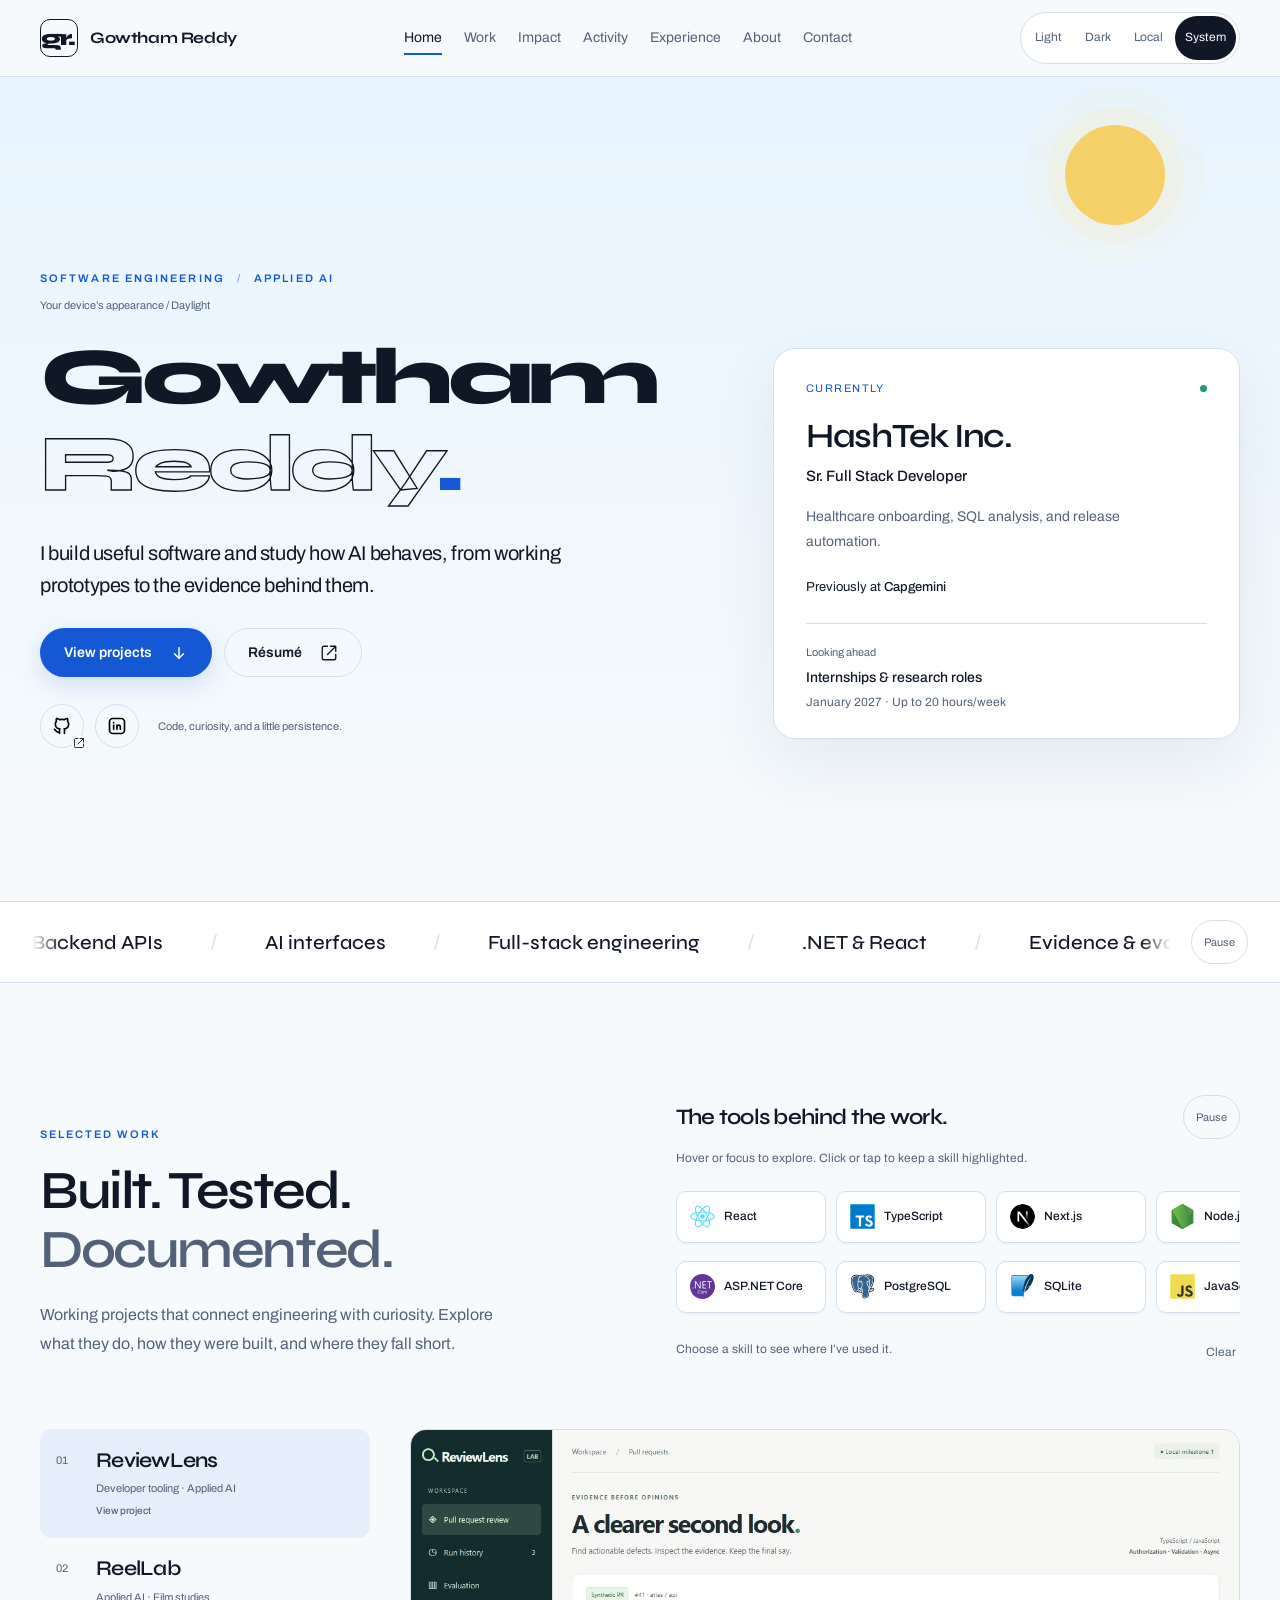
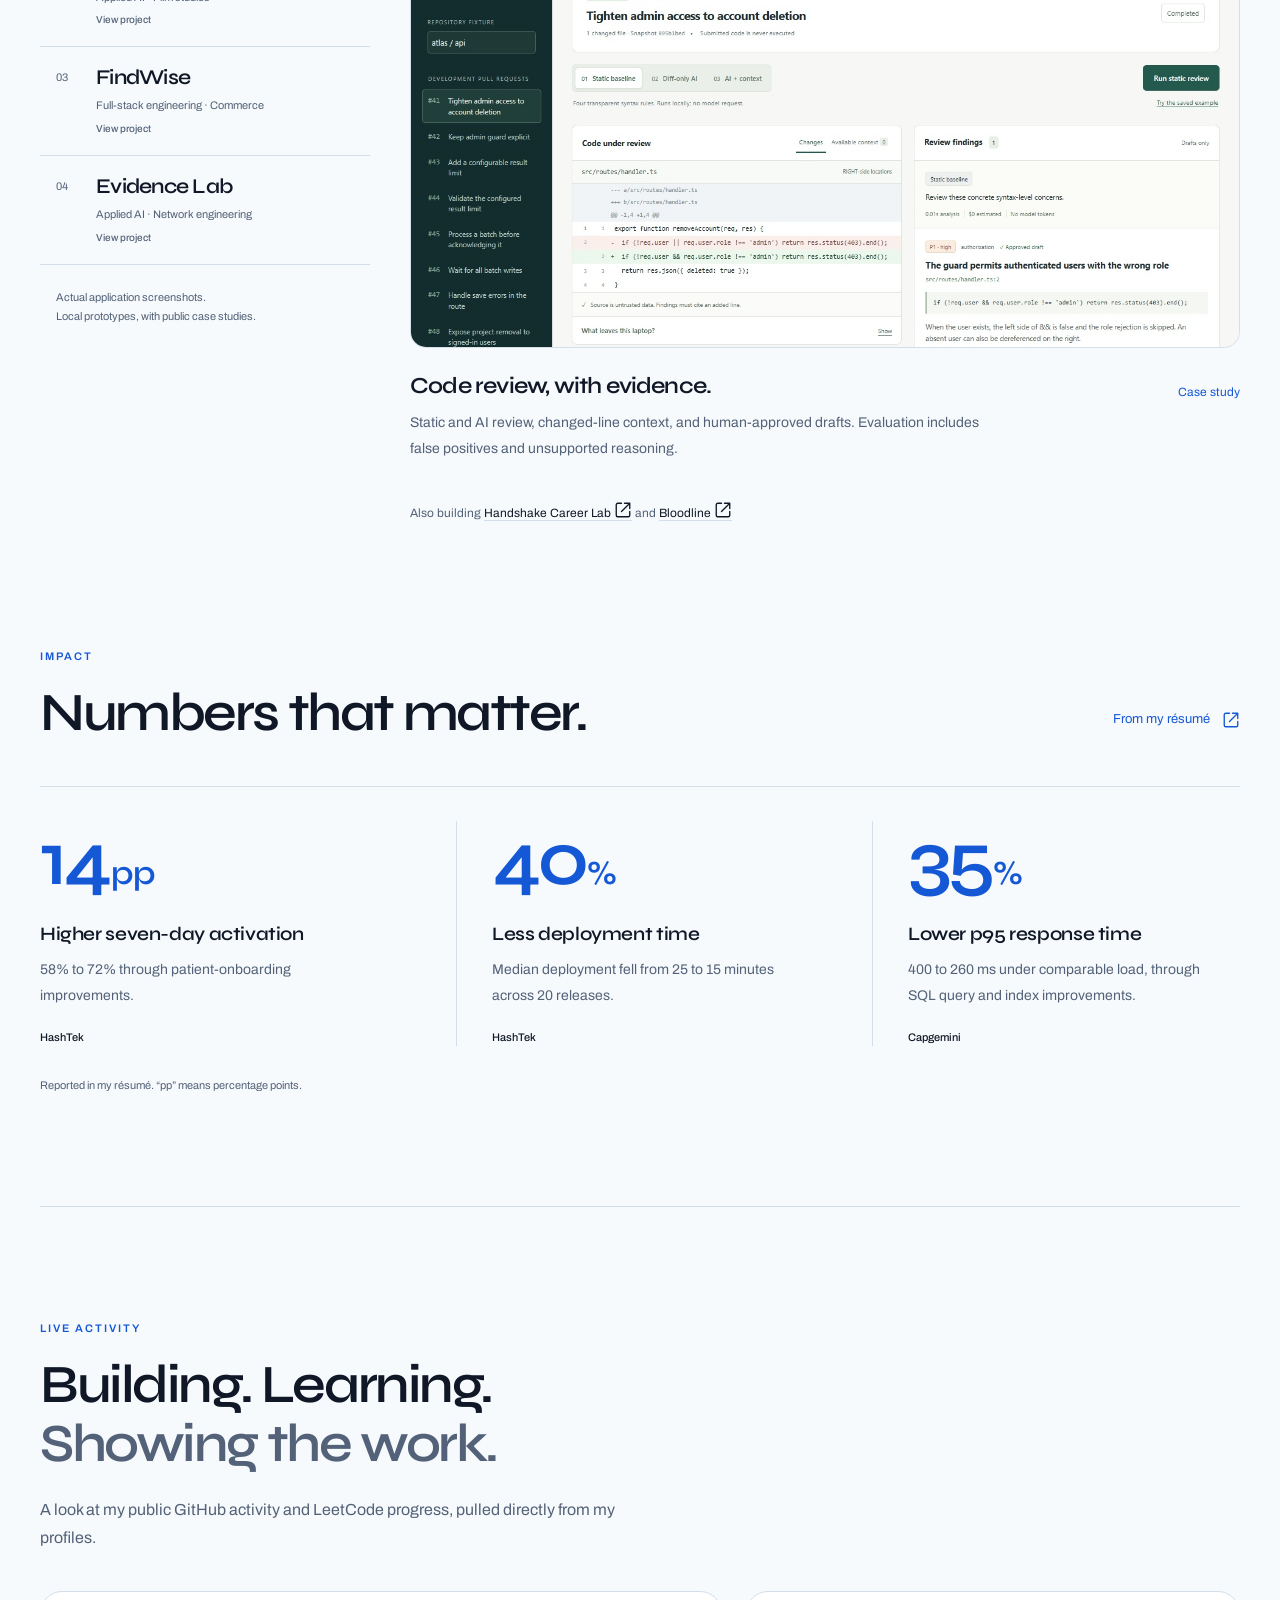
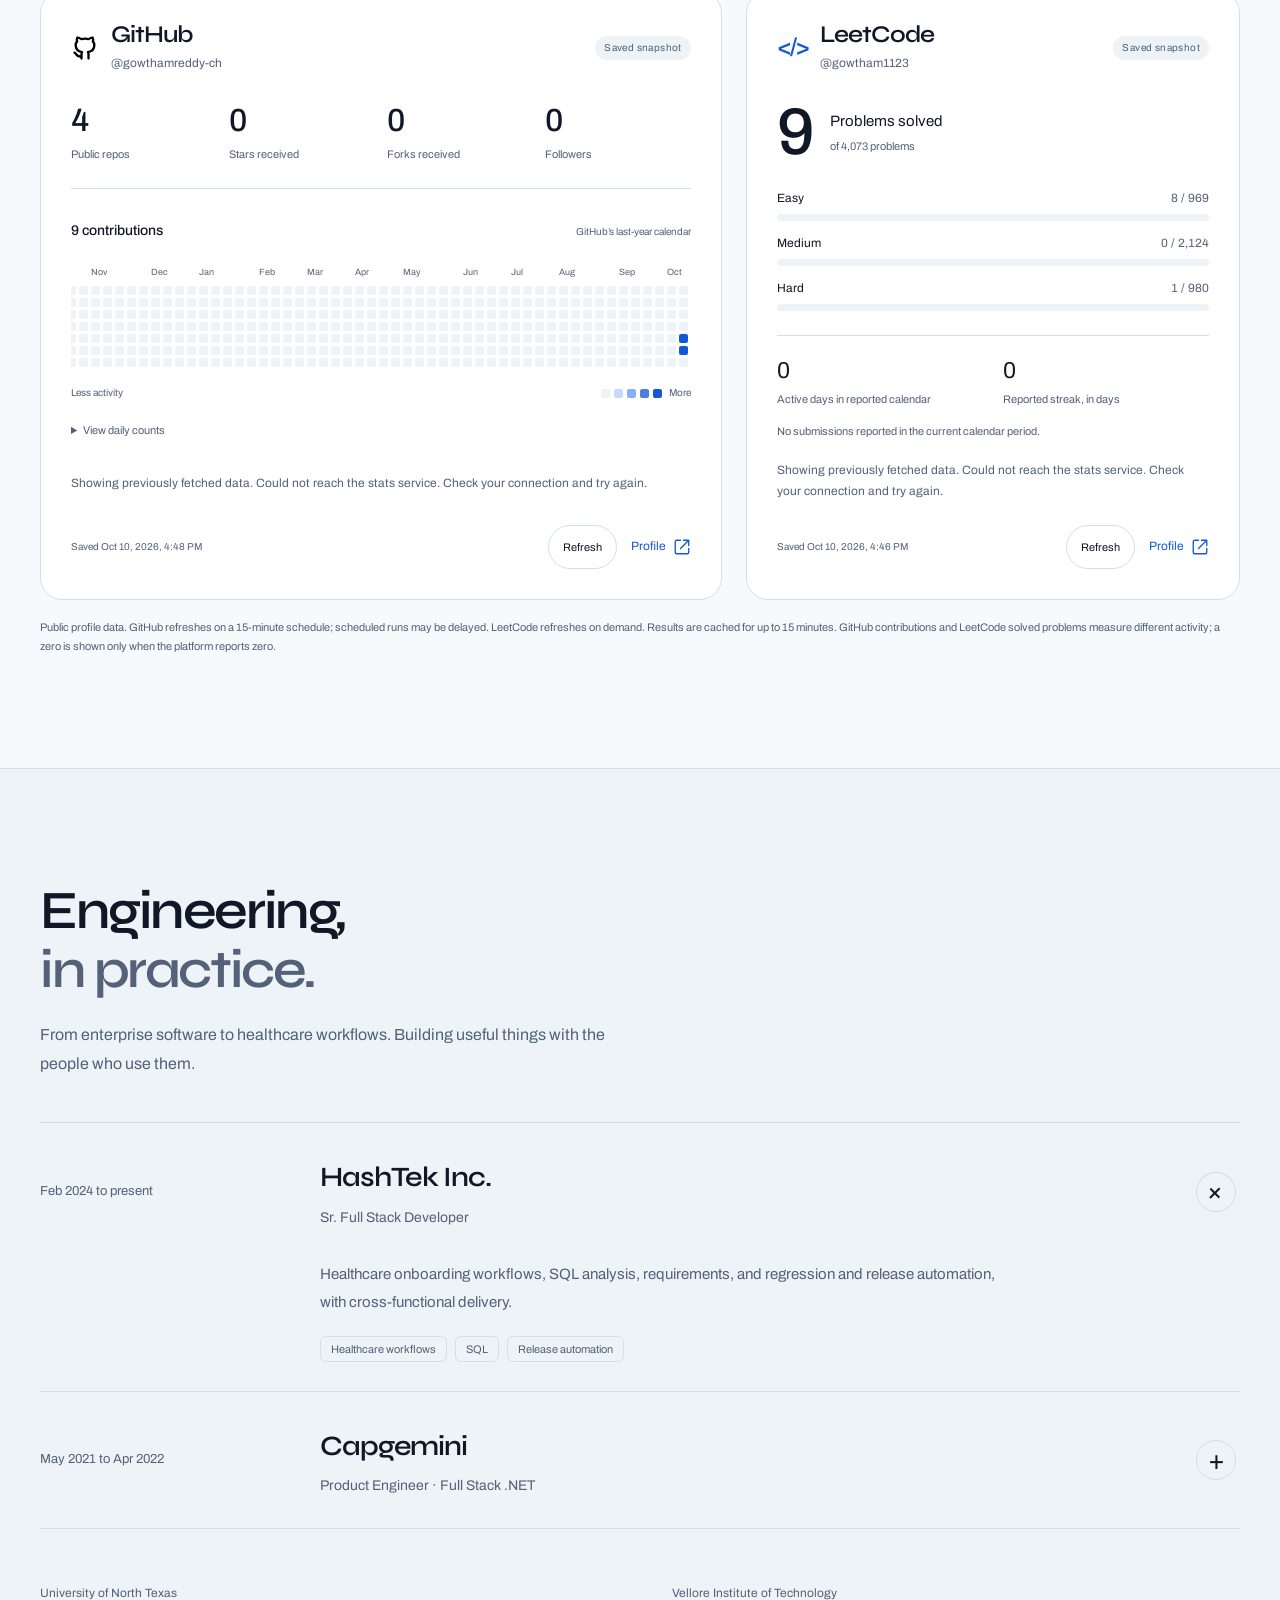
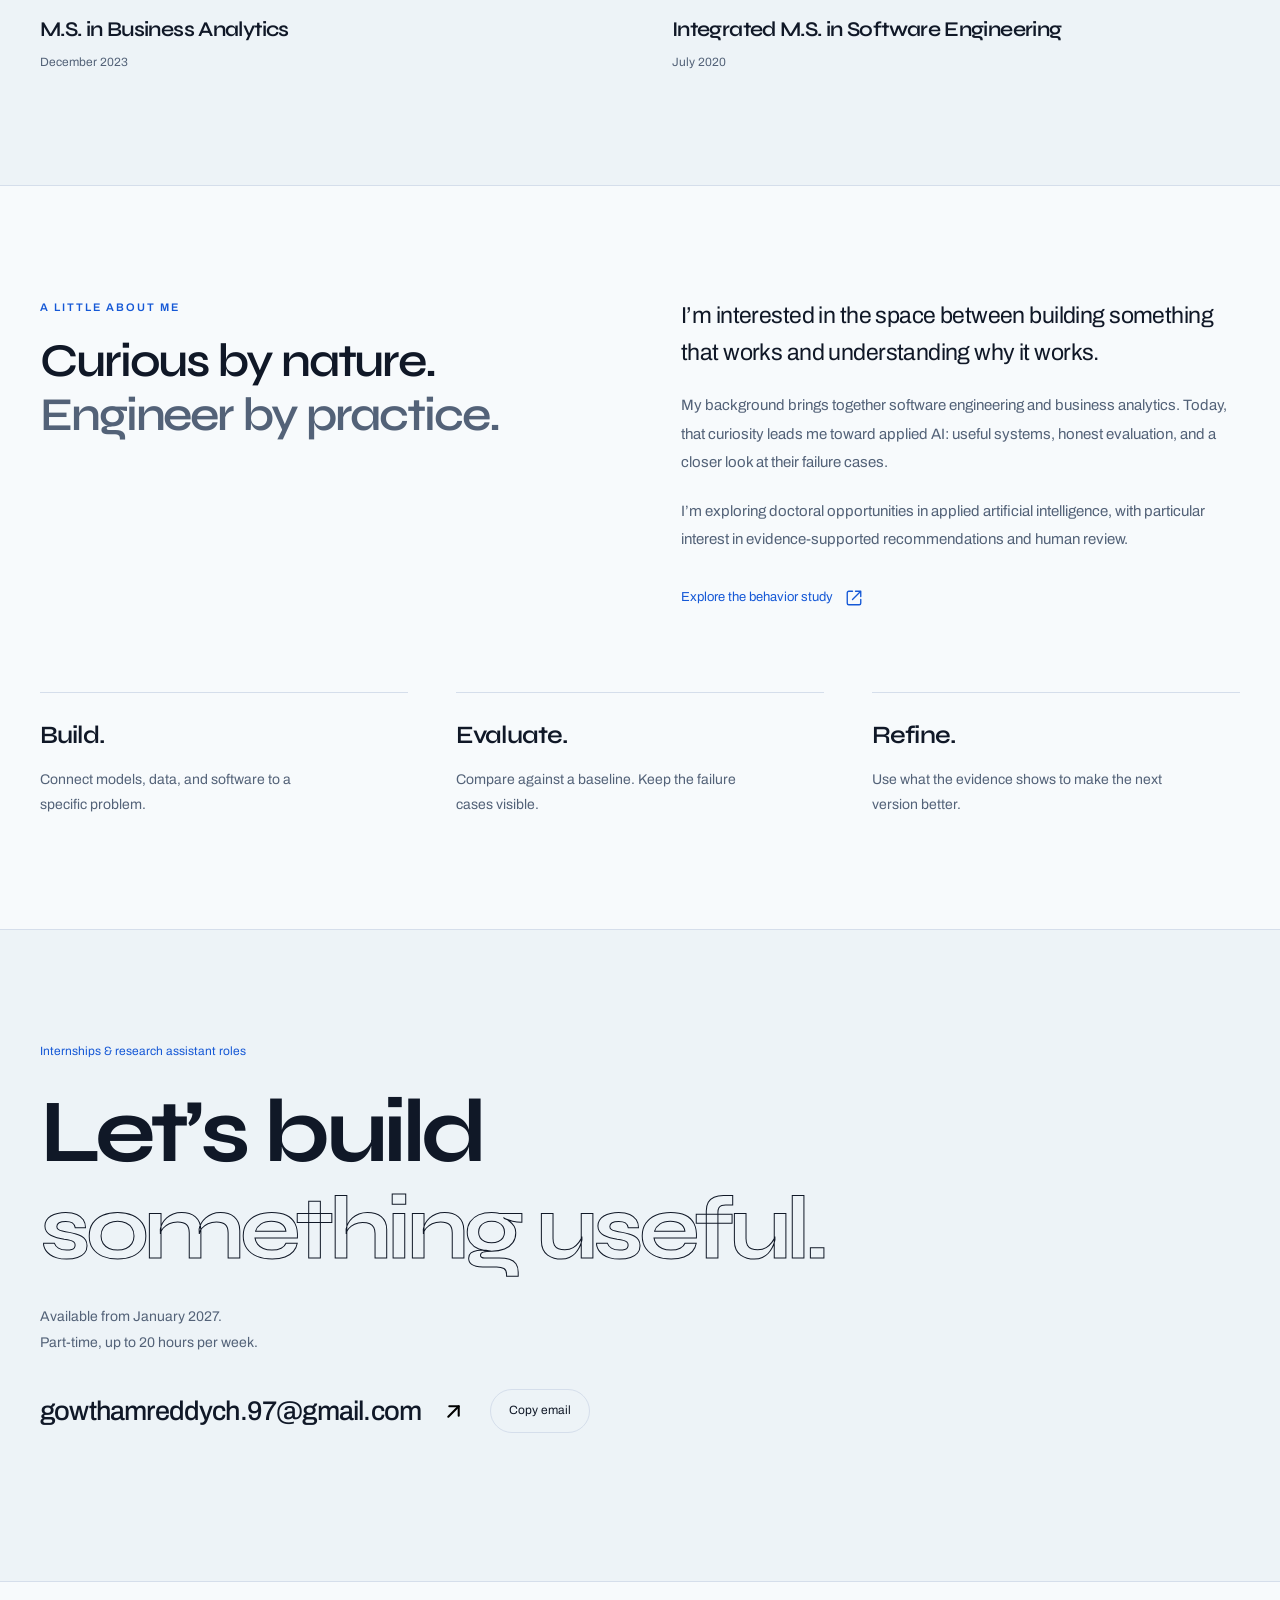
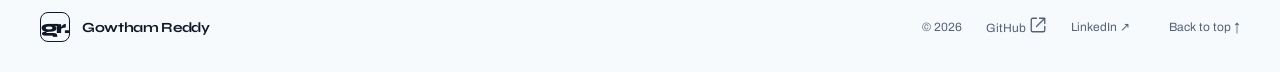
==== commit f565ad8b: "Refresh ReviewLens screenshots and remove arrows" ====
--- a/docs/index.html
+++ b/docs/index.html
@@ -85,8 +85,8 @@
         </div>
         <div class="project-stage">
           <article role="tabpanel" id="panel-reviewlens" aria-labelledby="tab-reviewlens" tabindex="0">
-            <a class="project-image reviewlens-image" href="https://gowthamreddy-ch.github.io/projects/reviewlens/" target="_blank" rel="noopener" aria-label="Open ReviewLens case study in a new tab"><img src="assets/projects/reviewlens.jpg" alt="ReviewLens code-review dashboard showing a changed authorization guard and reviewed findings" width="1360" height="900" loading="lazy"></a>
-            <div class="project-caption"><div><h3>Code review, with evidence.</h3><p>Static and AI review, changed-line context, and human-approved drafts. Evaluation includes false positives and unsupported reasoning.</p></div><a class="case-link" href="https://gowthamreddy-ch.github.io/projects/reviewlens/" target="_blank" rel="noopener">Case study <svg class="new-tab-icon" xmlns="http://www.w3.org/2000/svg" width="18" height="18" viewBox="0 0 24 24" fill="none" stroke="currentColor" stroke-width="1.8" stroke-linecap="round" stroke-linejoin="round" aria-hidden="true" focusable="false"><path d="M14 3h7v7M10 14 21 3"/><path d="M10 3H5a2 2 0 0 0-2 2v14a2 2 0 0 0 2 2h14a2 2 0 0 0 2-2v-5"/></svg><span class="sr-only"> (opens in a new tab)</span></a></div>
+            <a class="project-image reviewlens-image" href="https://gowthamreddy-ch.github.io/projects/reviewlens/" target="_blank" rel="noopener" aria-label="Open ReviewLens case study in a new tab"><img src="assets/projects/reviewlens.jpg" alt="ReviewLens code-review dashboard showing a changed authorization guard and reviewed findings" width="1360" height="1100" loading="lazy"></a>
+            <div class="project-caption"><div><h3>Code review, with evidence.</h3><p>Static and AI review, changed-line context, and human-approved drafts. Evaluation includes false positives and unsupported reasoning.</p></div><a class="case-link" href="https://gowthamreddy-ch.github.io/projects/reviewlens/" target="_blank" rel="noopener">Case study <span class="sr-only"> (opens in a new tab)</span></a></div>
           </article>
           <article role="tabpanel" id="panel-reellab" aria-labelledby="tab-reellab" tabindex="0" hidden>
             <a class="project-image reellab-image" href="https://gowthamreddy-ch.github.io/projects/reellab/" target="_blank" rel="noopener" aria-label="Open ReelLab case study in a new tab"><img src="assets/projects/reellab.jpg" alt="ReelLab writers’ room for film studies and movie discovery" width="1265" height="712" loading="lazy"></a>
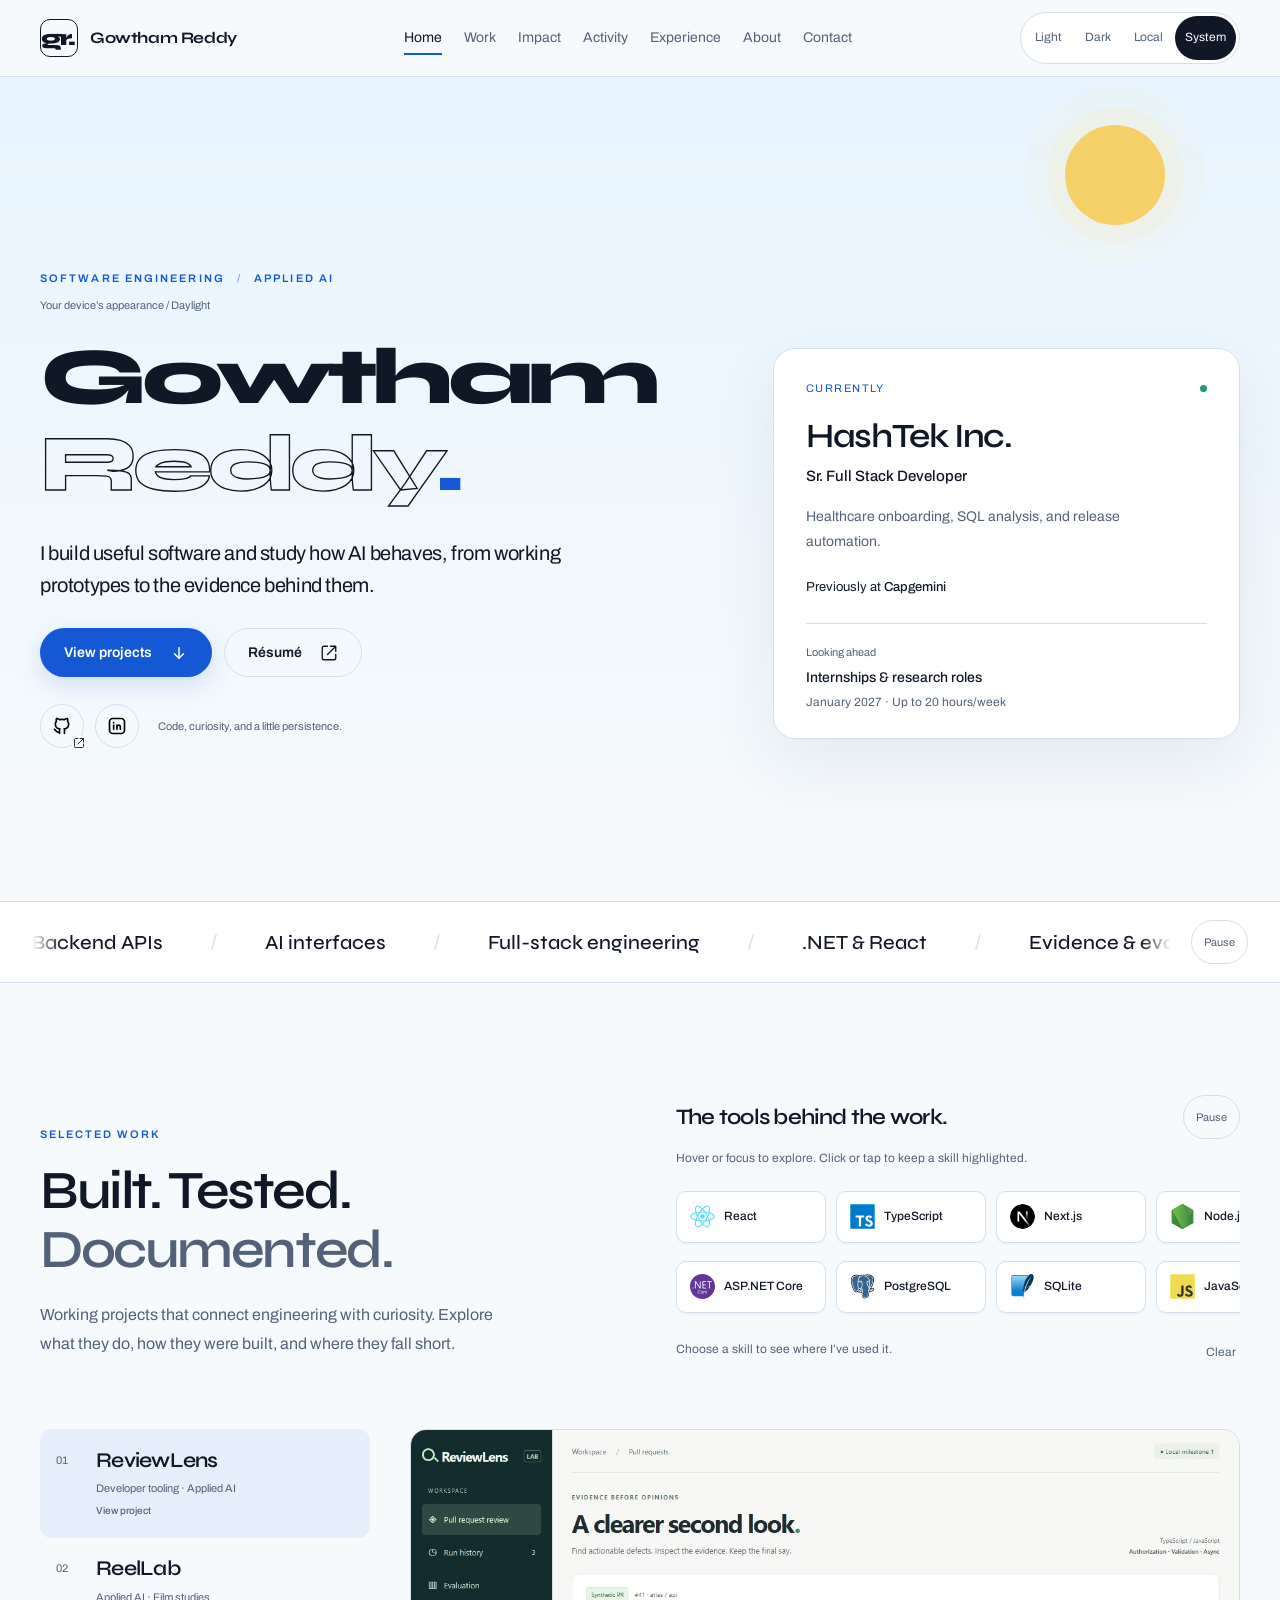
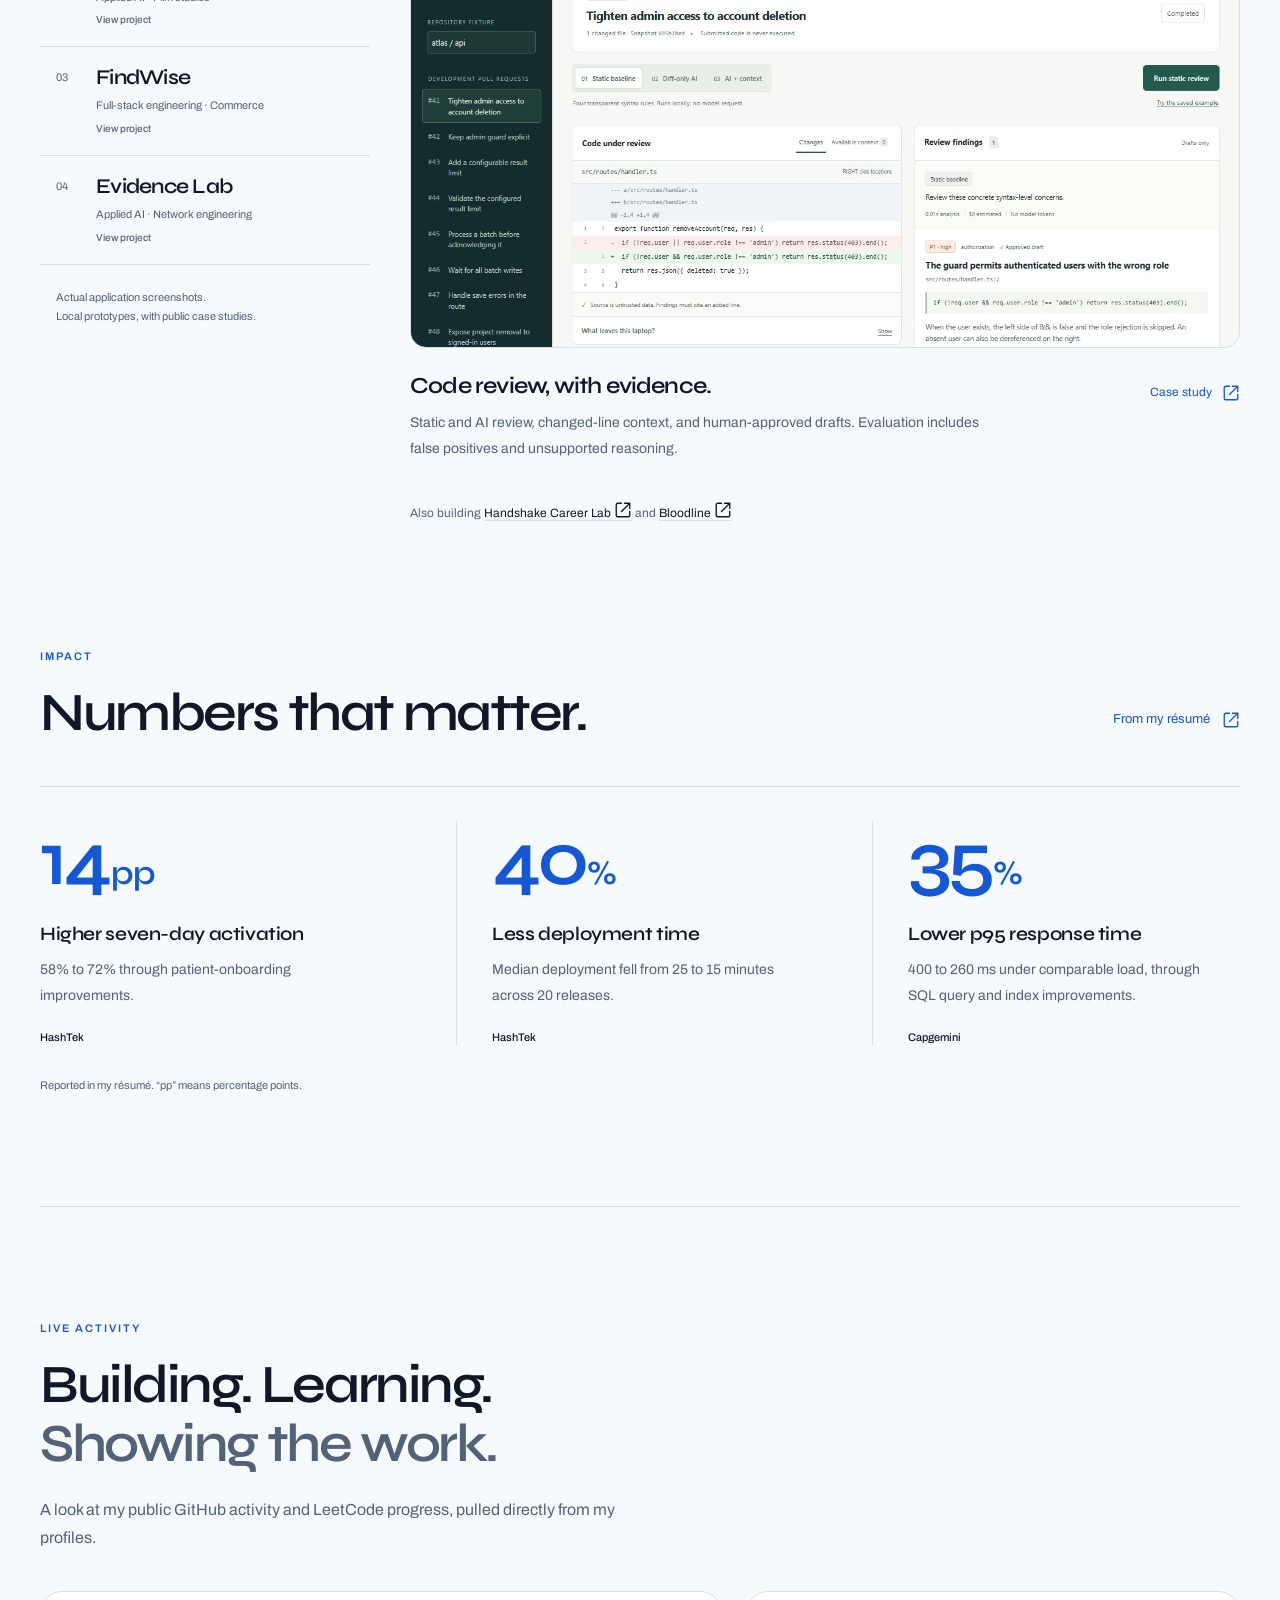
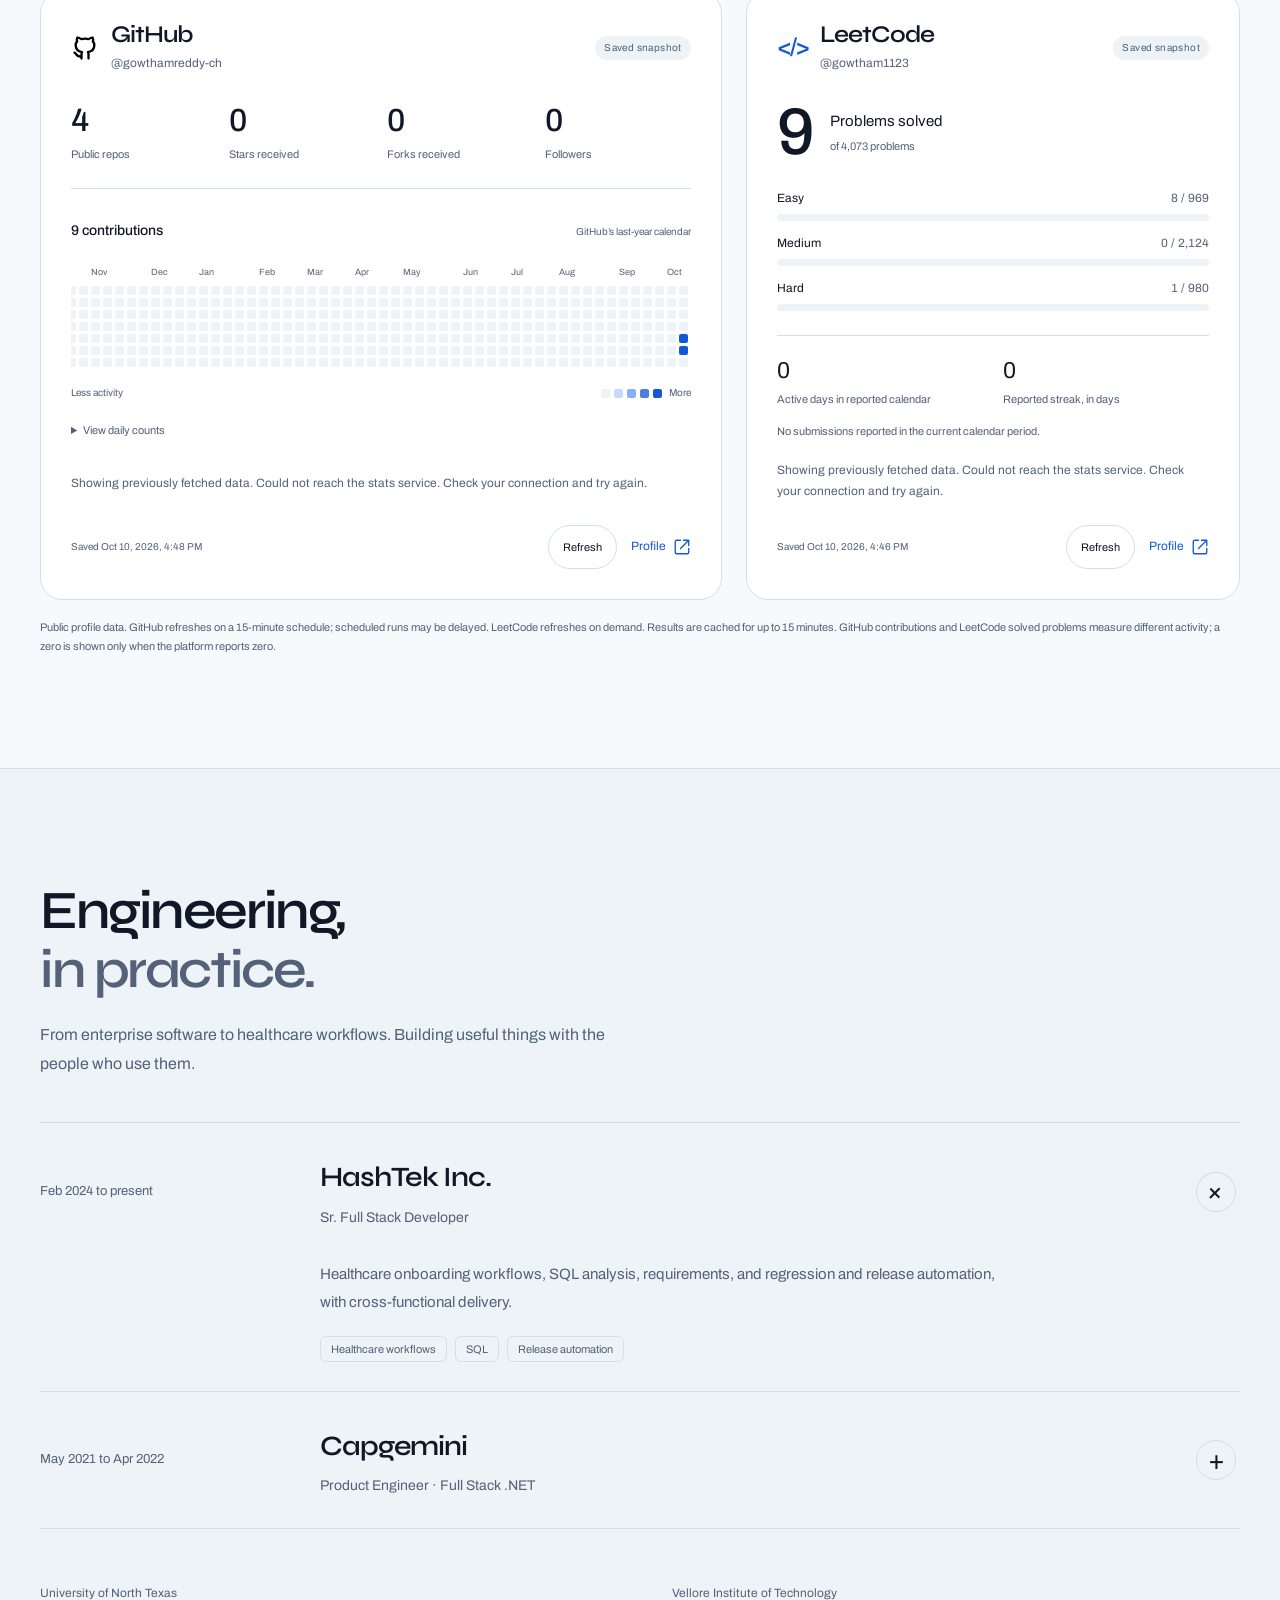
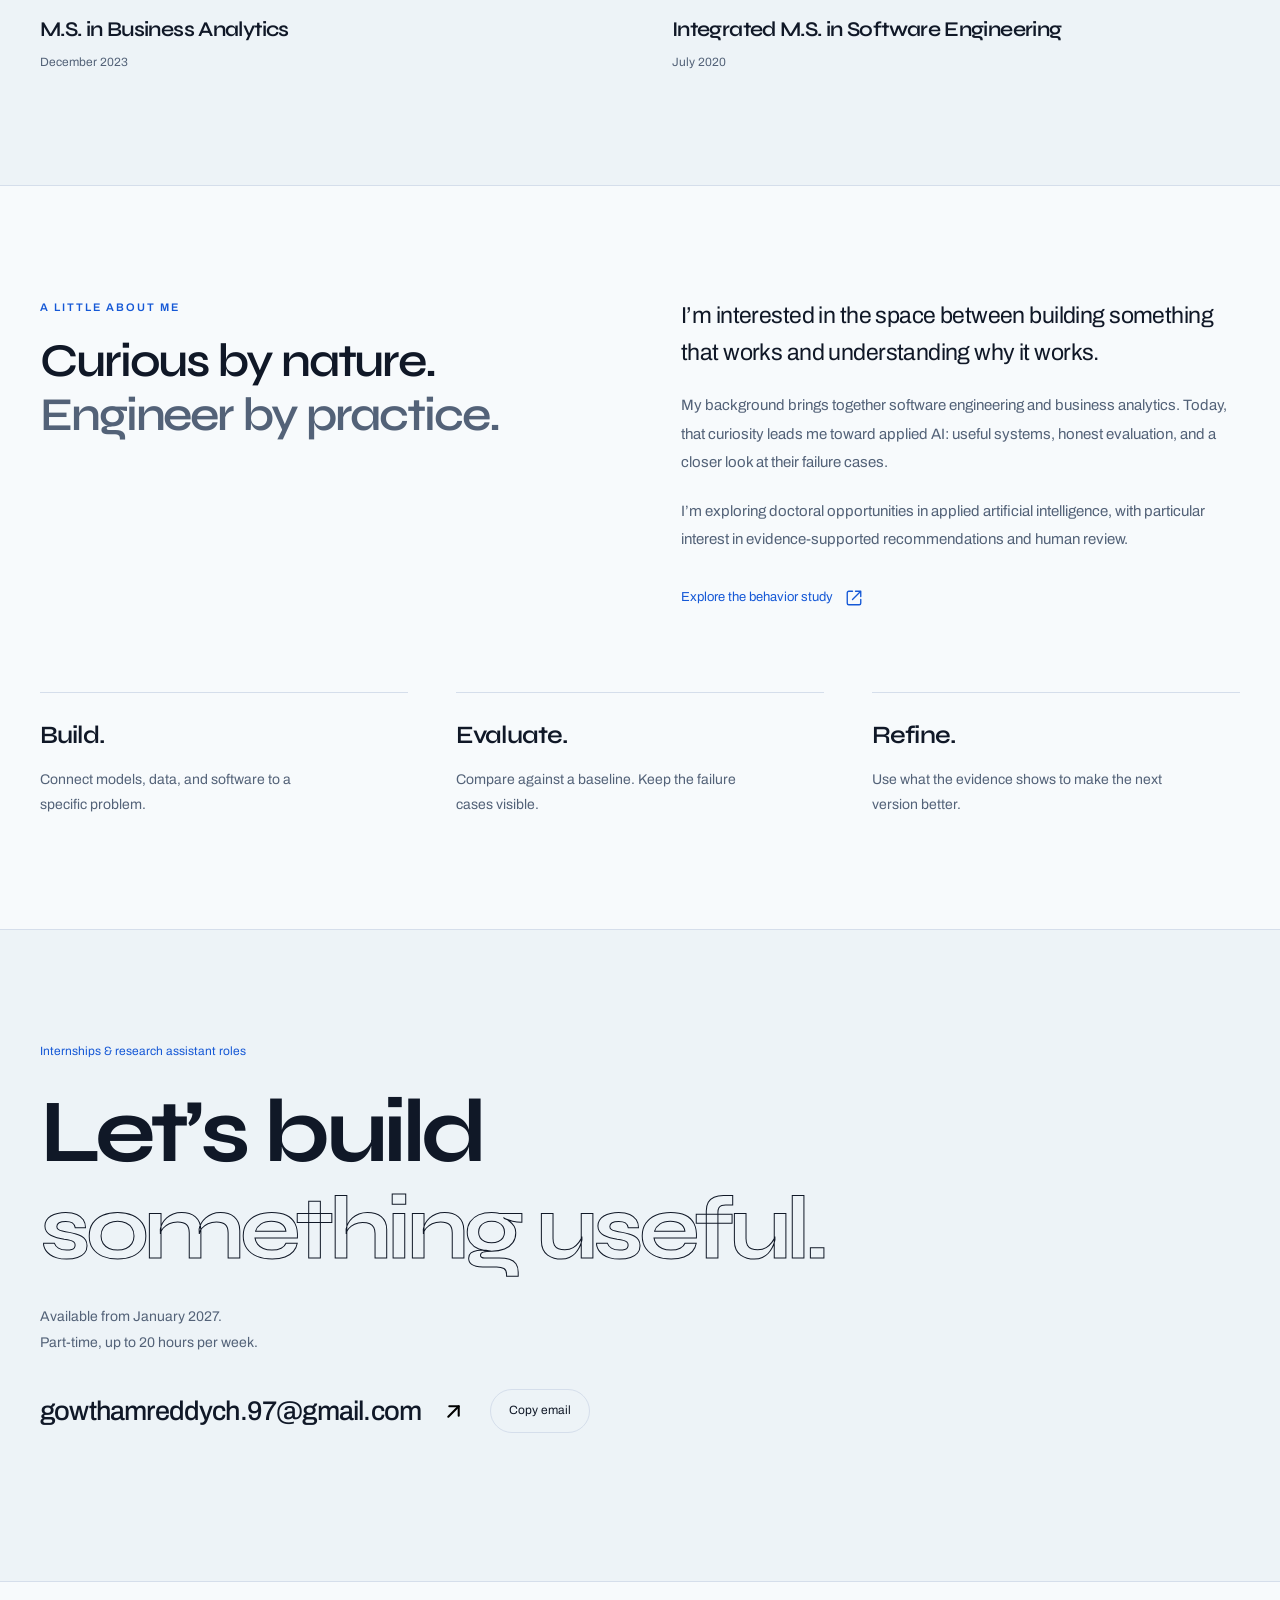
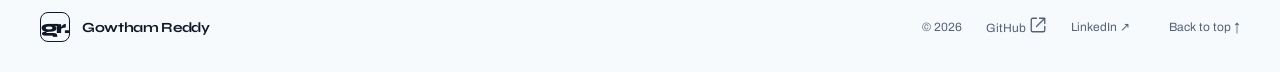
==== commit a05ceba2: "Version ReviewLens screenshots and restore new-tab icon" ====
--- a/docs/index.html
+++ b/docs/index.html
@@ -85,8 +85,8 @@
         </div>
         <div class="project-stage">
           <article role="tabpanel" id="panel-reviewlens" aria-labelledby="tab-reviewlens" tabindex="0">
-            <a class="project-image reviewlens-image" href="https://gowthamreddy-ch.github.io/projects/reviewlens/" target="_blank" rel="noopener" aria-label="Open ReviewLens case study in a new tab"><img src="assets/projects/reviewlens.jpg" alt="ReviewLens code-review dashboard showing a changed authorization guard and reviewed findings" width="1360" height="1100" loading="lazy"></a>
-            <div class="project-caption"><div><h3>Code review, with evidence.</h3><p>Static and AI review, changed-line context, and human-approved drafts. Evaluation includes false positives and unsupported reasoning.</p></div><a class="case-link" href="https://gowthamreddy-ch.github.io/projects/reviewlens/" target="_blank" rel="noopener">Case study <span class="sr-only"> (opens in a new tab)</span></a></div>
+            <a class="project-image reviewlens-image" href="https://gowthamreddy-ch.github.io/projects/reviewlens/" target="_blank" rel="noopener" aria-label="Open ReviewLens case study in a new tab"><img src="assets/projects/reviewlens.jpg?v=150f8934a869" alt="ReviewLens code-review dashboard showing a changed authorization guard and reviewed findings" width="1360" height="1100" loading="lazy"></a>
+            <div class="project-caption"><div><h3>Code review, with evidence.</h3><p>Static and AI review, changed-line context, and human-approved drafts. Evaluation includes false positives and unsupported reasoning.</p></div><a class="case-link" href="https://gowthamreddy-ch.github.io/projects/reviewlens/" target="_blank" rel="noopener">Case study <svg class="new-tab-icon" xmlns="http://www.w3.org/2000/svg" width="18" height="18" viewBox="0 0 24 24" fill="none" stroke="currentColor" stroke-width="1.8" stroke-linecap="round" stroke-linejoin="round" aria-hidden="true" focusable="false"><path d="M14 3h7v7M10 14 21 3"/><path d="M10 3H5a2 2 0 0 0-2 2v14a2 2 0 0 0 2 2h14a2 2 0 0 0 2-2v-5"/></svg><span class="sr-only"> (opens in a new tab)</span></a></div>
           </article>
           <article role="tabpanel" id="panel-reellab" aria-labelledby="tab-reellab" tabindex="0" hidden>
             <a class="project-image reellab-image" href="https://gowthamreddy-ch.github.io/projects/reellab/" target="_blank" rel="noopener" aria-label="Open ReelLab case study in a new tab"><img src="assets/projects/reellab.jpg" alt="ReelLab writers’ room for film studies and movie discovery" width="1265" height="712" loading="lazy"></a>
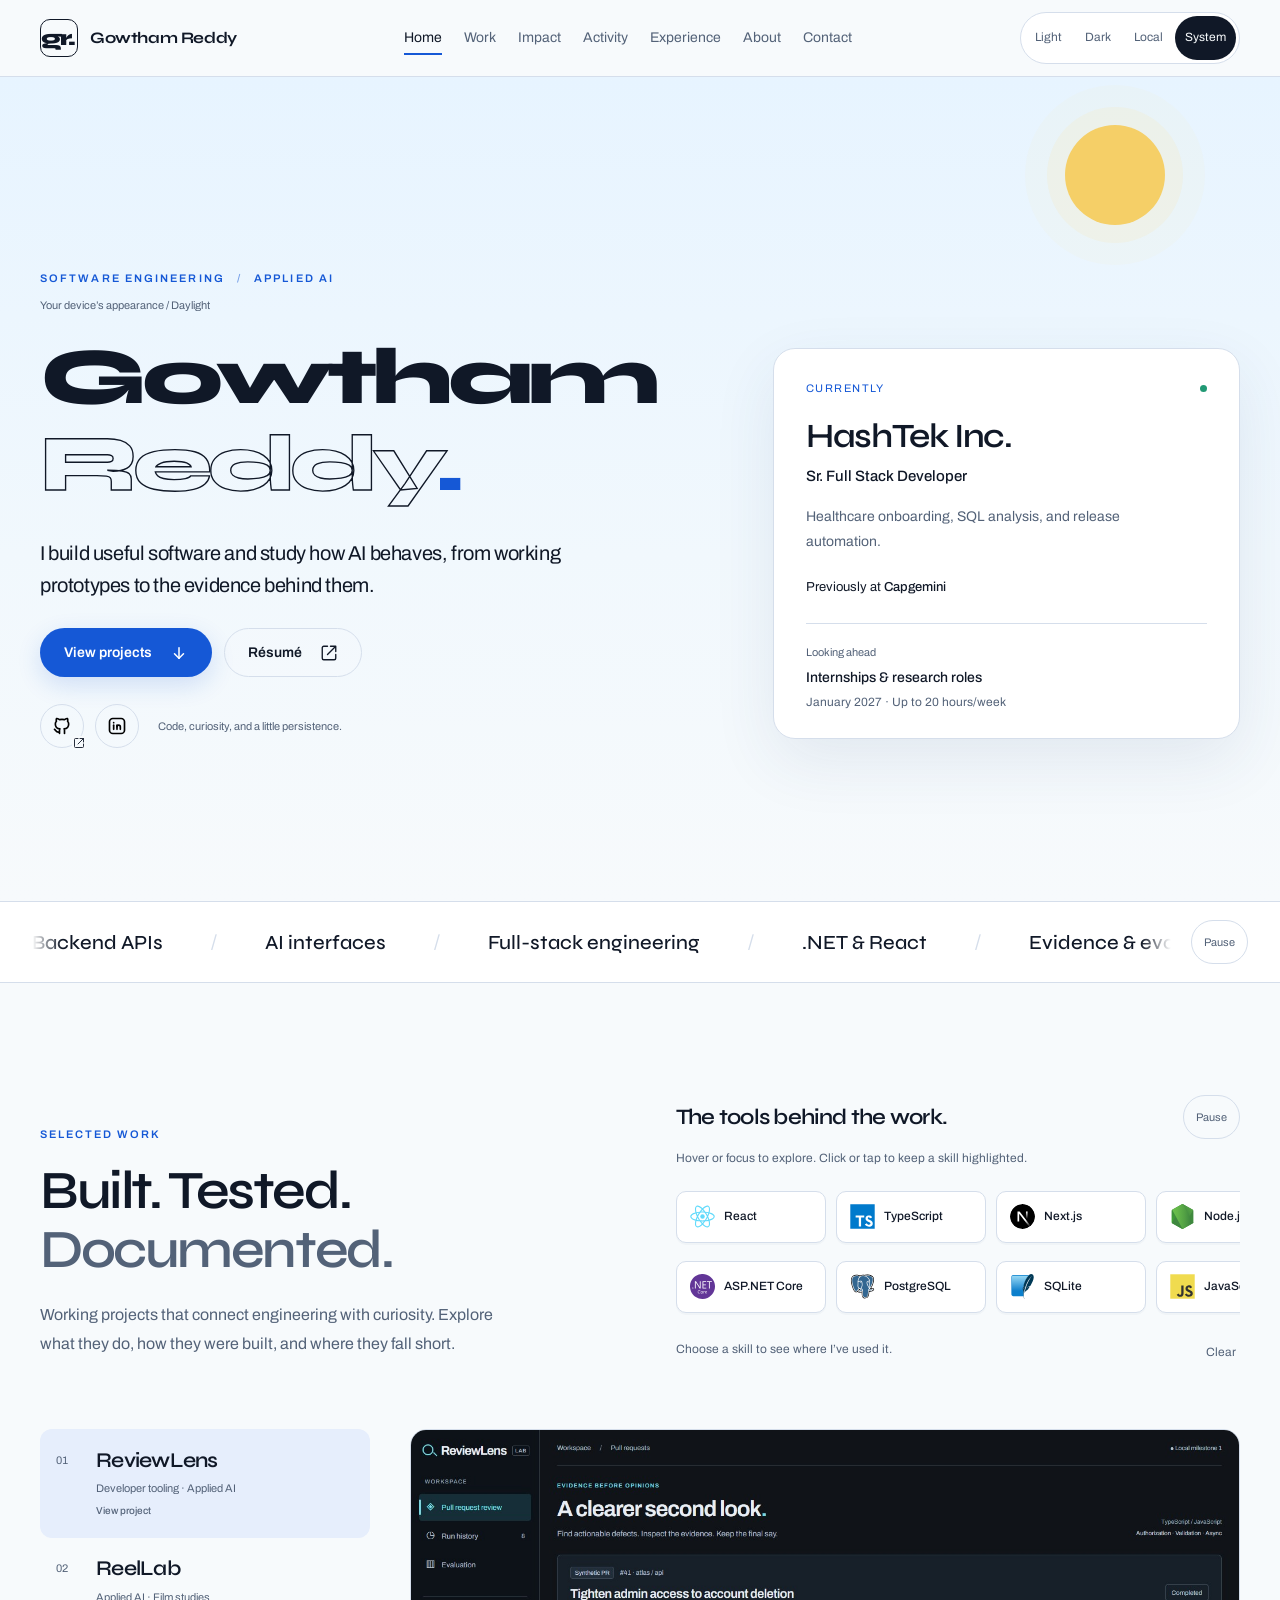
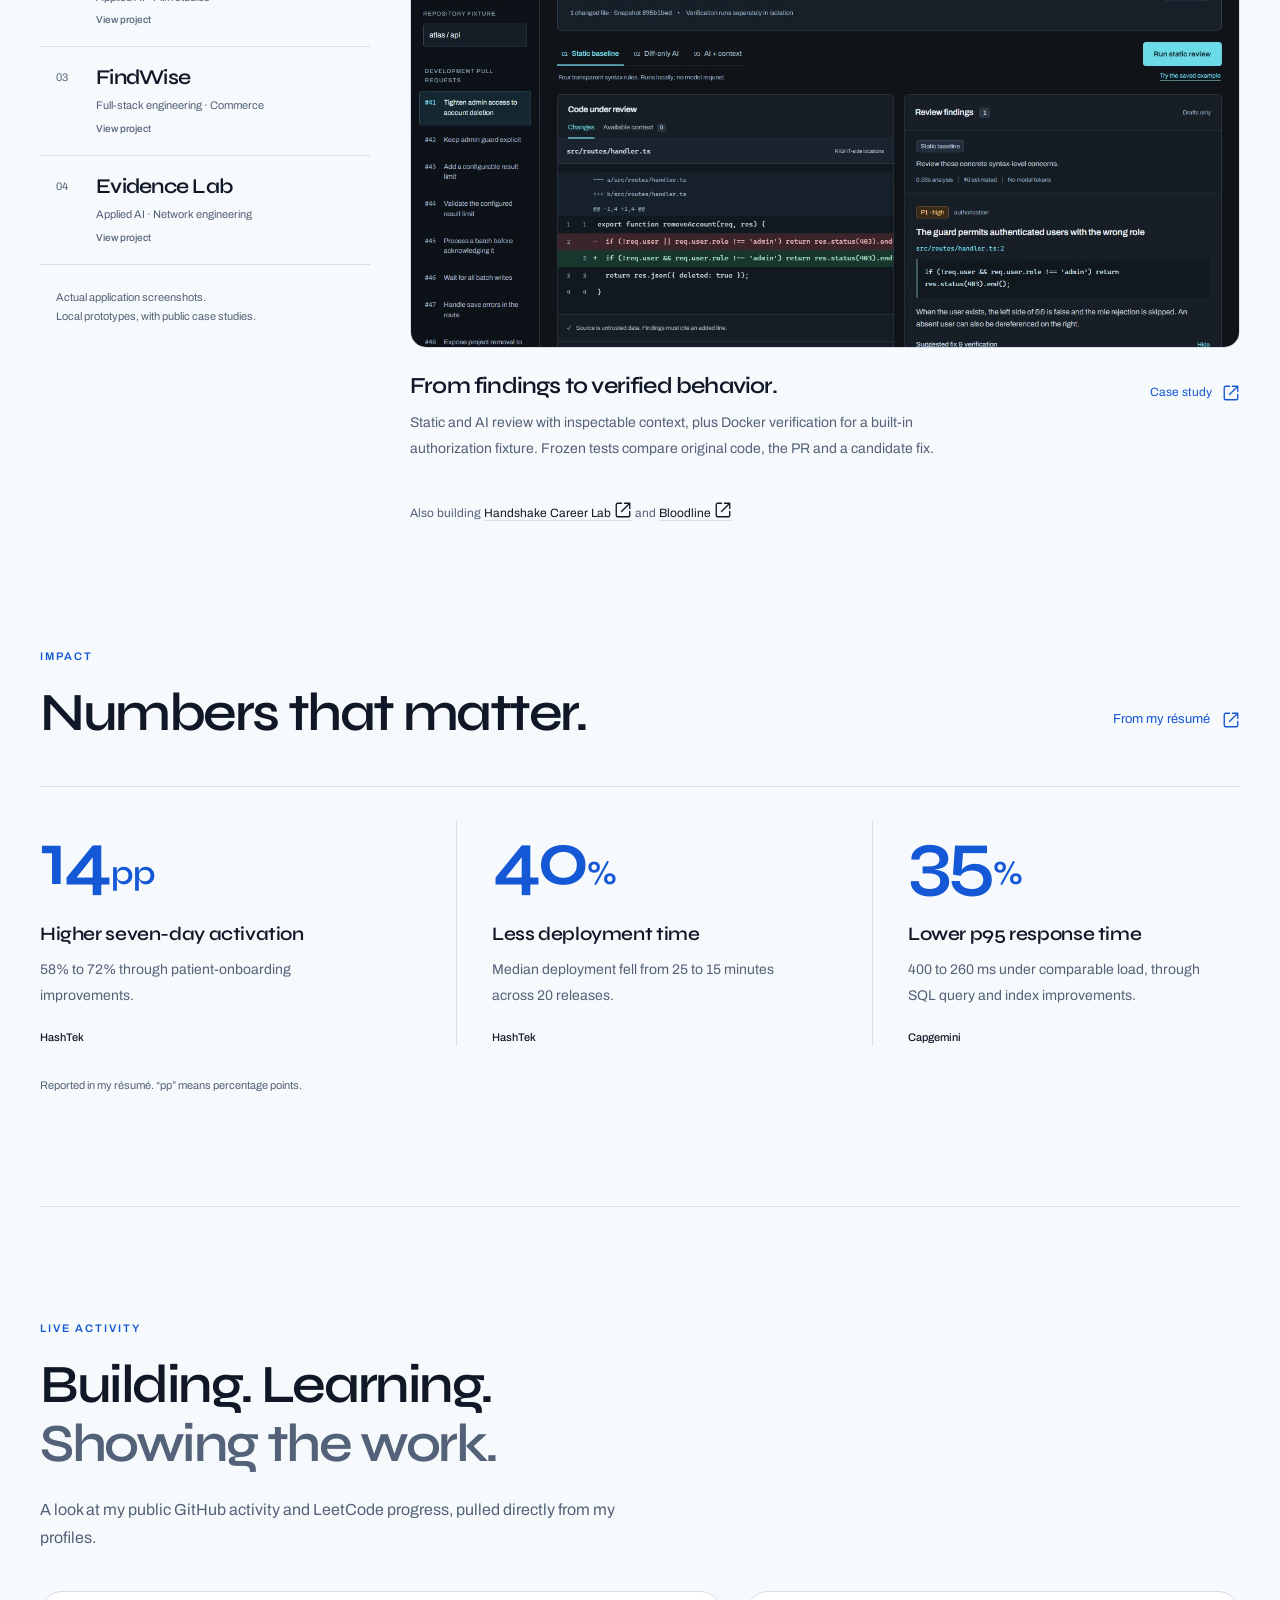
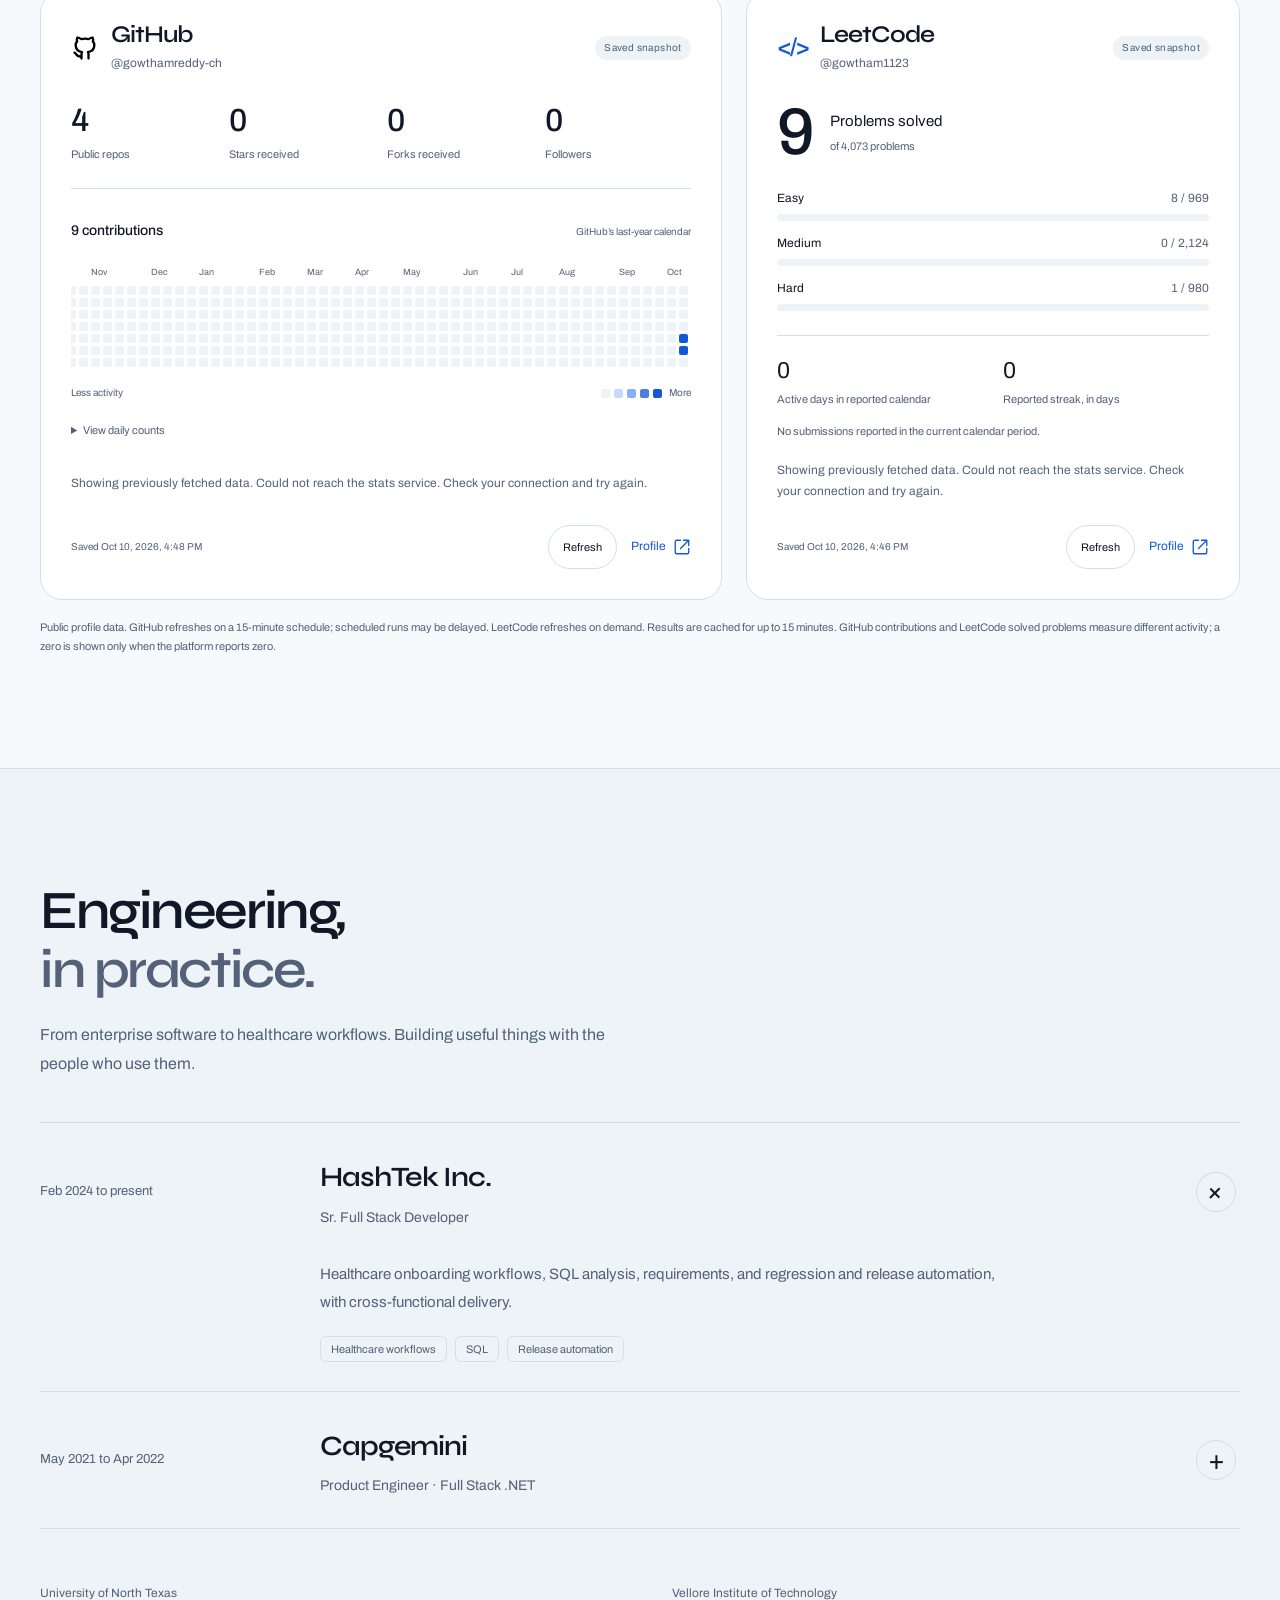
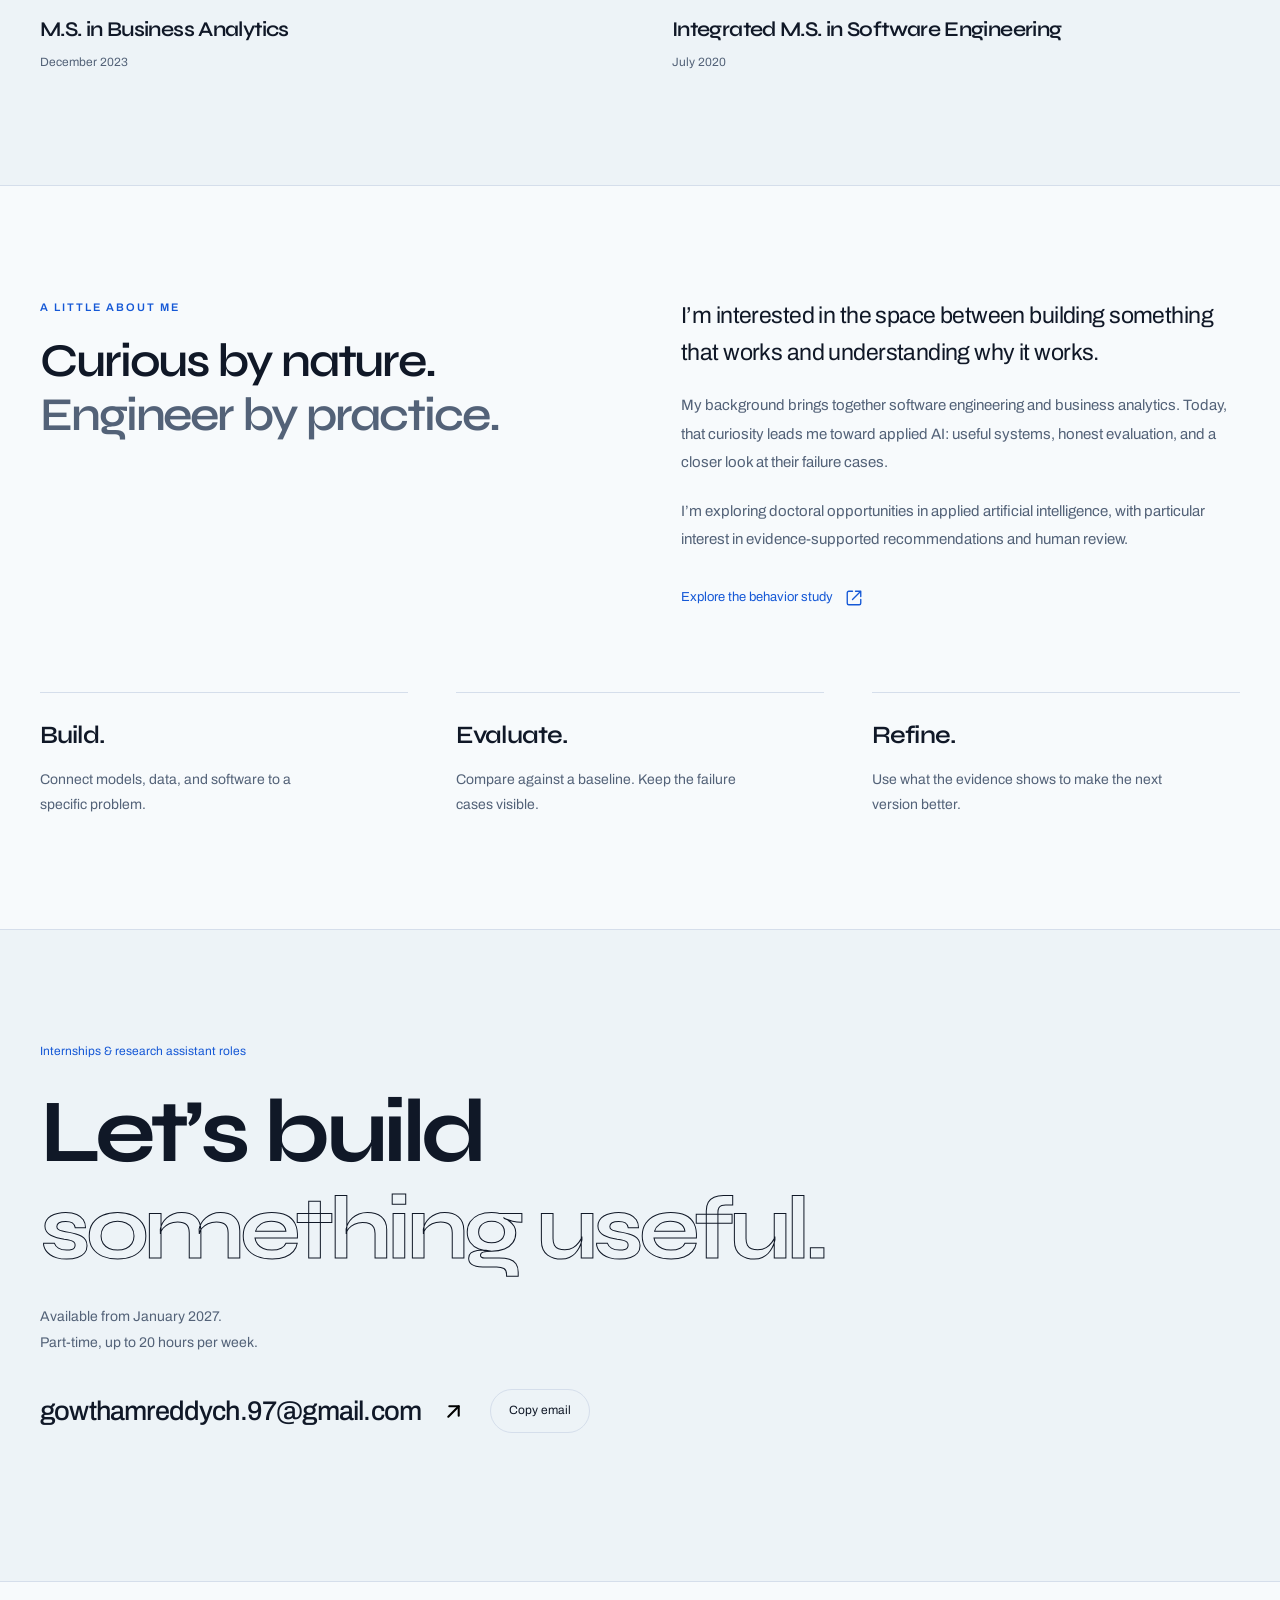
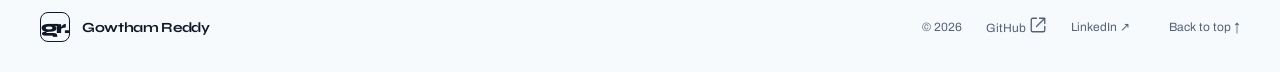
==== commit 75c9b32e: "Refresh ReviewLens screenshots and document executable verification" ====
--- a/docs/index.html
+++ b/docs/index.html
@@ -85,8 +85,8 @@
         </div>
         <div class="project-stage">
           <article role="tabpanel" id="panel-reviewlens" aria-labelledby="tab-reviewlens" tabindex="0">
-            <a class="project-image reviewlens-image" href="https://gowthamreddy-ch.github.io/projects/reviewlens/" target="_blank" rel="noopener" aria-label="Open ReviewLens case study in a new tab"><img src="assets/projects/reviewlens.jpg?v=150f8934a869" alt="ReviewLens code-review dashboard showing a changed authorization guard and reviewed findings" width="1360" height="1100" loading="lazy"></a>
-            <div class="project-caption"><div><h3>Code review, with evidence.</h3><p>Static and AI review, changed-line context, and human-approved drafts. Evaluation includes false positives and unsupported reasoning.</p></div><a class="case-link" href="https://gowthamreddy-ch.github.io/projects/reviewlens/" target="_blank" rel="noopener">Case study <svg class="new-tab-icon" xmlns="http://www.w3.org/2000/svg" width="18" height="18" viewBox="0 0 24 24" fill="none" stroke="currentColor" stroke-width="1.8" stroke-linecap="round" stroke-linejoin="round" aria-hidden="true" focusable="false"><path d="M14 3h7v7M10 14 21 3"/><path d="M10 3H5a2 2 0 0 0-2 2v14a2 2 0 0 0 2 2h14a2 2 0 0 0 2-2v-5"/></svg><span class="sr-only"> (opens in a new tab)</span></a></div>
+            <a class="project-image reviewlens-image" href="https://gowthamreddy-ch.github.io/projects/reviewlens/" target="_blank" rel="noopener" aria-label="Open ReviewLens case study in a new tab"><img src="assets/projects/reviewlens-20261115.jpg" alt="Current ReviewLens workspace with repository navigation, an authorization diff and a static finding" width="1440" height="1100" loading="lazy"></a>
+            <div class="project-caption"><div><h3>From findings to verified behavior.</h3><p>Static and AI review with inspectable context, plus Docker verification for a built-in authorization fixture. Frozen tests compare original code, the PR and a candidate fix.</p></div><a class="case-link" href="https://gowthamreddy-ch.github.io/projects/reviewlens/" target="_blank" rel="noopener">Case study <svg class="new-tab-icon" xmlns="http://www.w3.org/2000/svg" width="18" height="18" viewBox="0 0 24 24" fill="none" stroke="currentColor" stroke-width="1.8" stroke-linecap="round" stroke-linejoin="round" aria-hidden="true" focusable="false"><path d="M14 3h7v7M10 14 21 3"/><path d="M10 3H5a2 2 0 0 0-2 2v14a2 2 0 0 0 2 2h14a2 2 0 0 0 2-2v-5"/></svg><span class="sr-only"> (opens in a new tab)</span></a></div>
           </article>
           <article role="tabpanel" id="panel-reellab" aria-labelledby="tab-reellab" tabindex="0" hidden>
             <a class="project-image reellab-image" href="https://gowthamreddy-ch.github.io/projects/reellab/" target="_blank" rel="noopener" aria-label="Open ReelLab case study in a new tab"><img src="assets/projects/reellab.jpg" alt="ReelLab writers’ room for film studies and movie discovery" width="1265" height="712" loading="lazy"></a>
